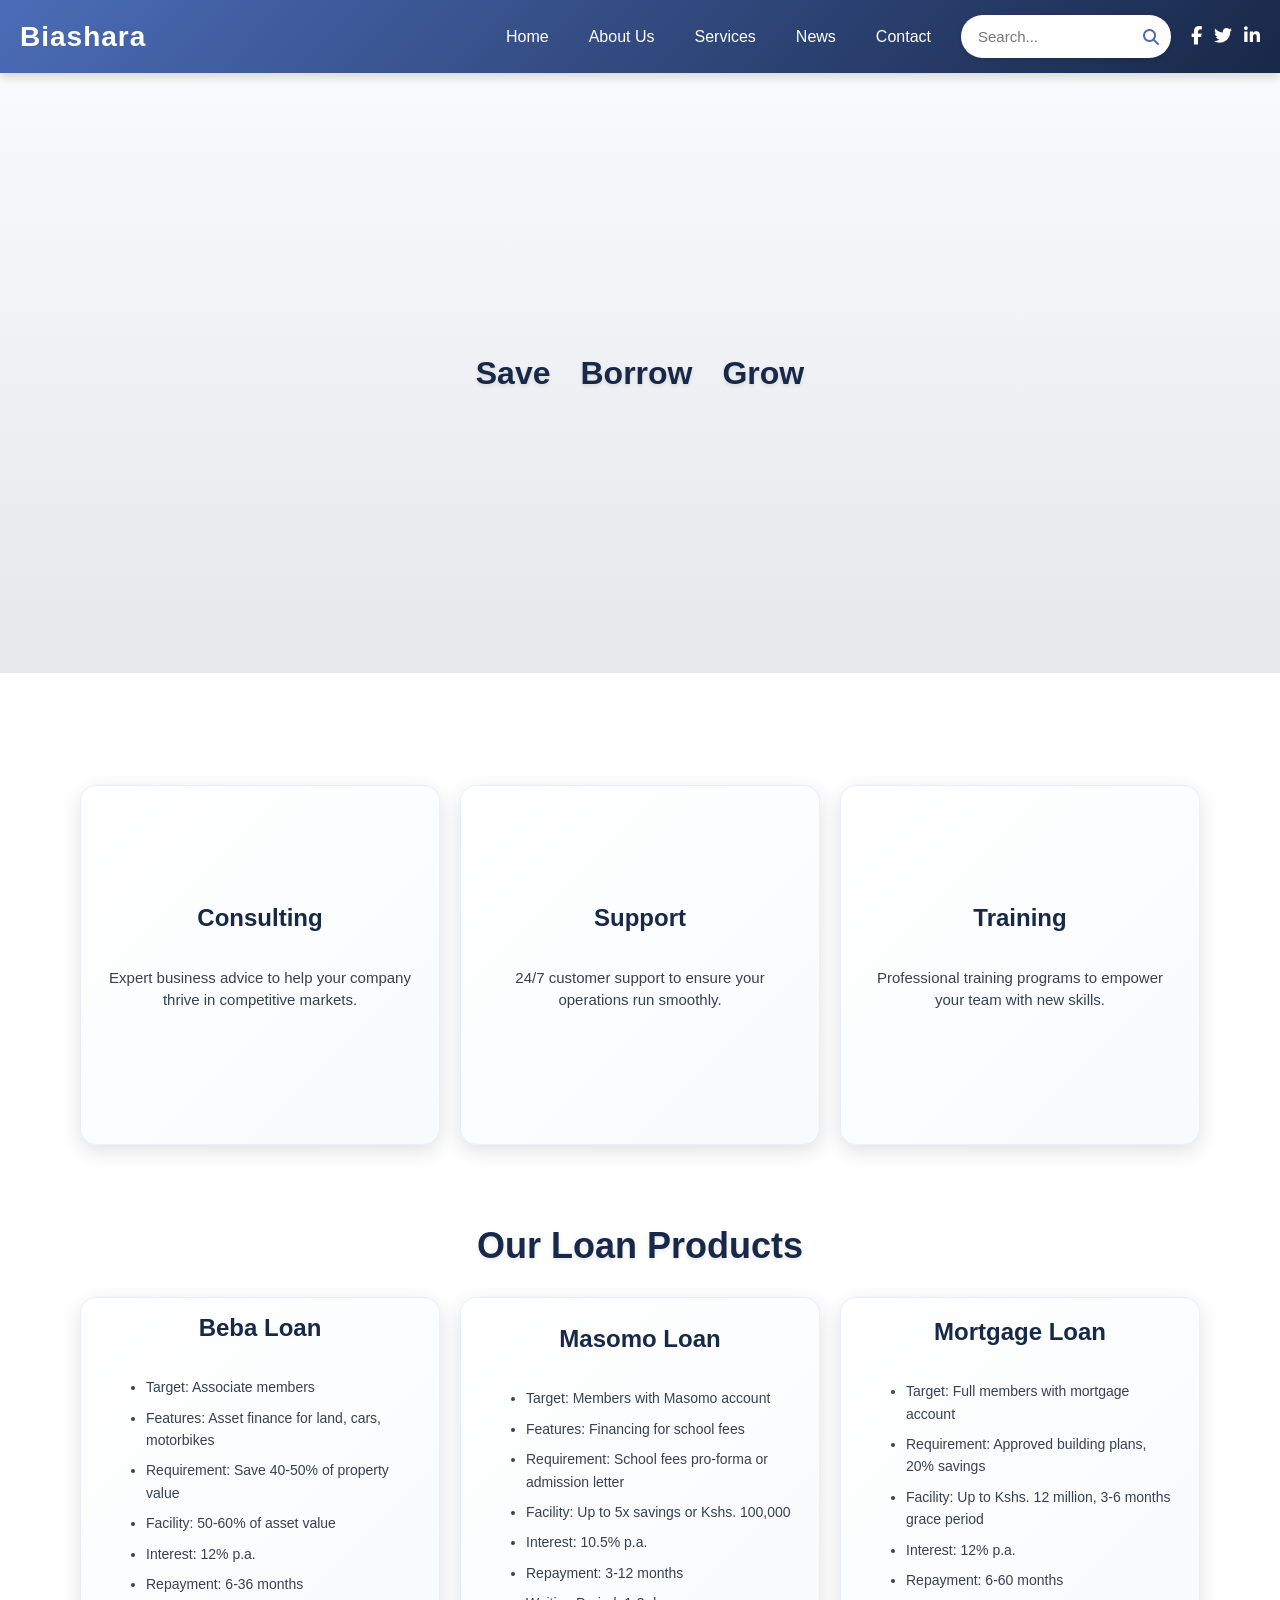
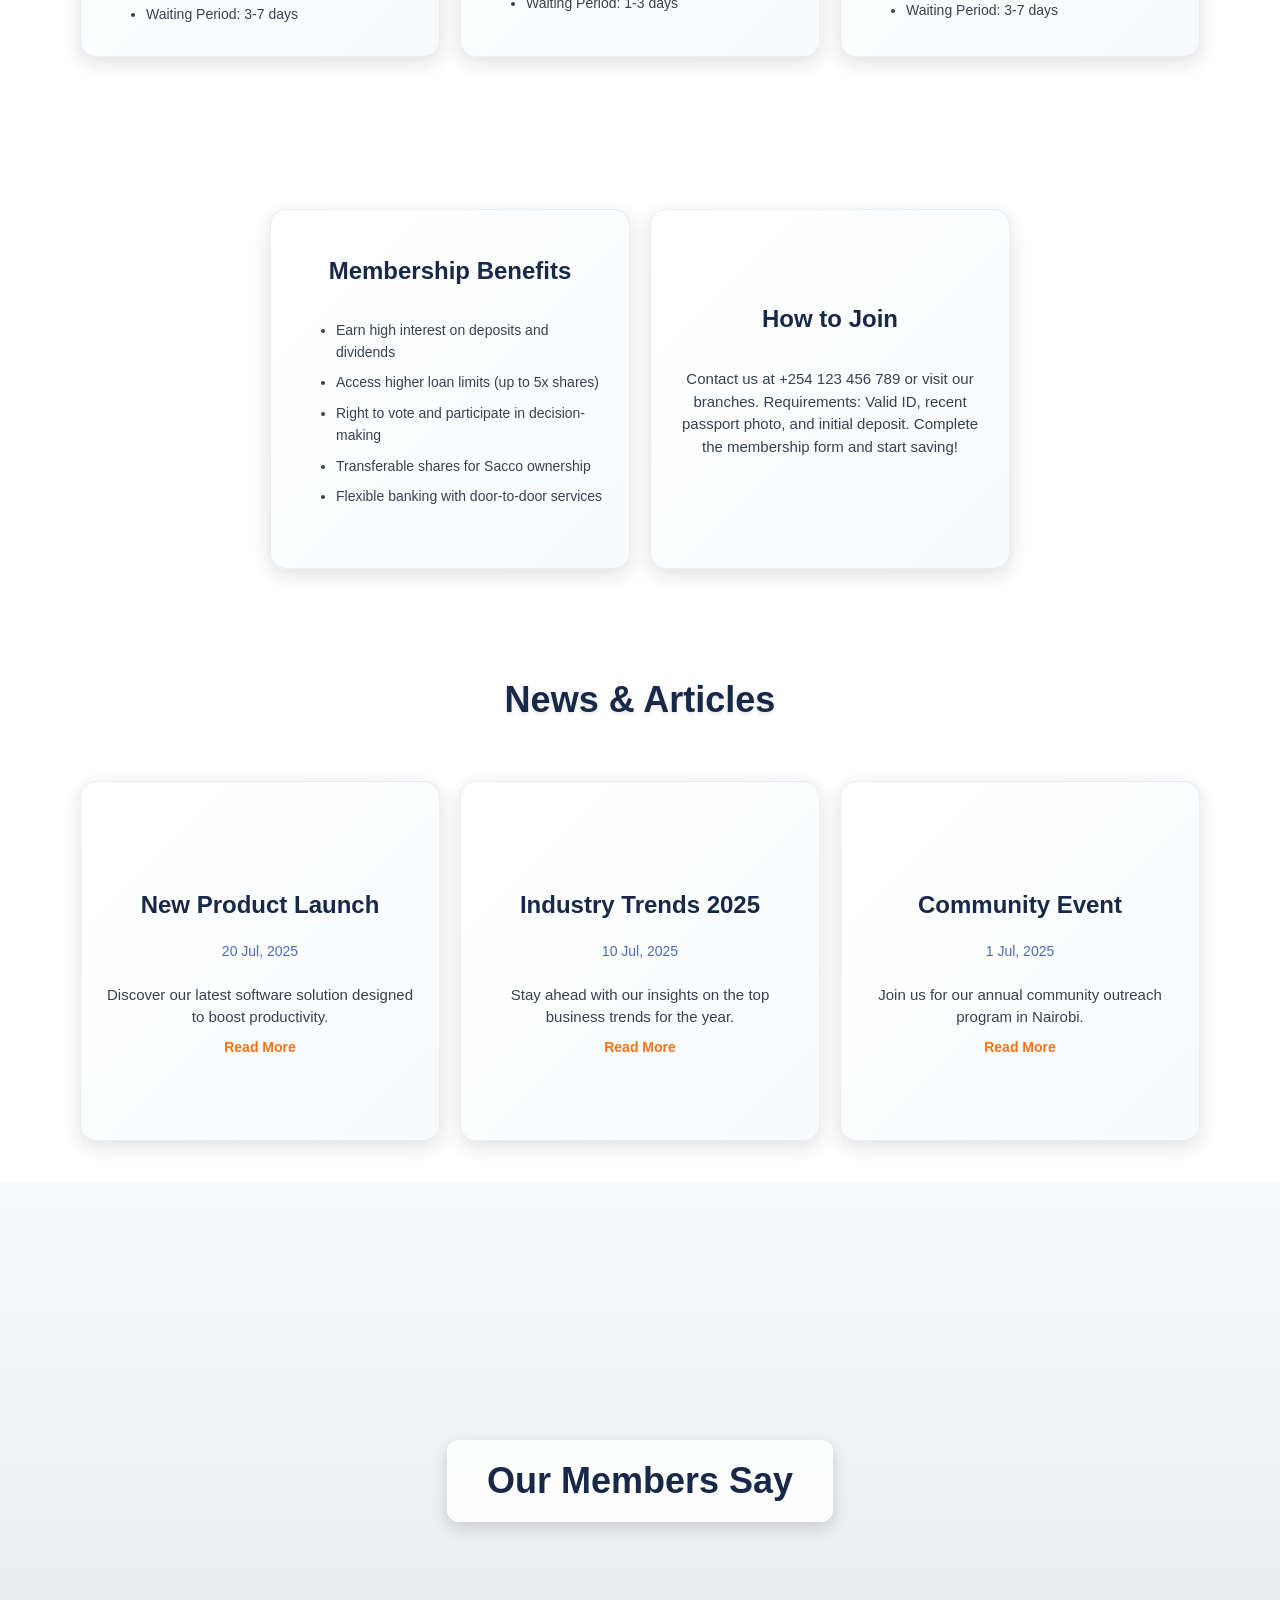
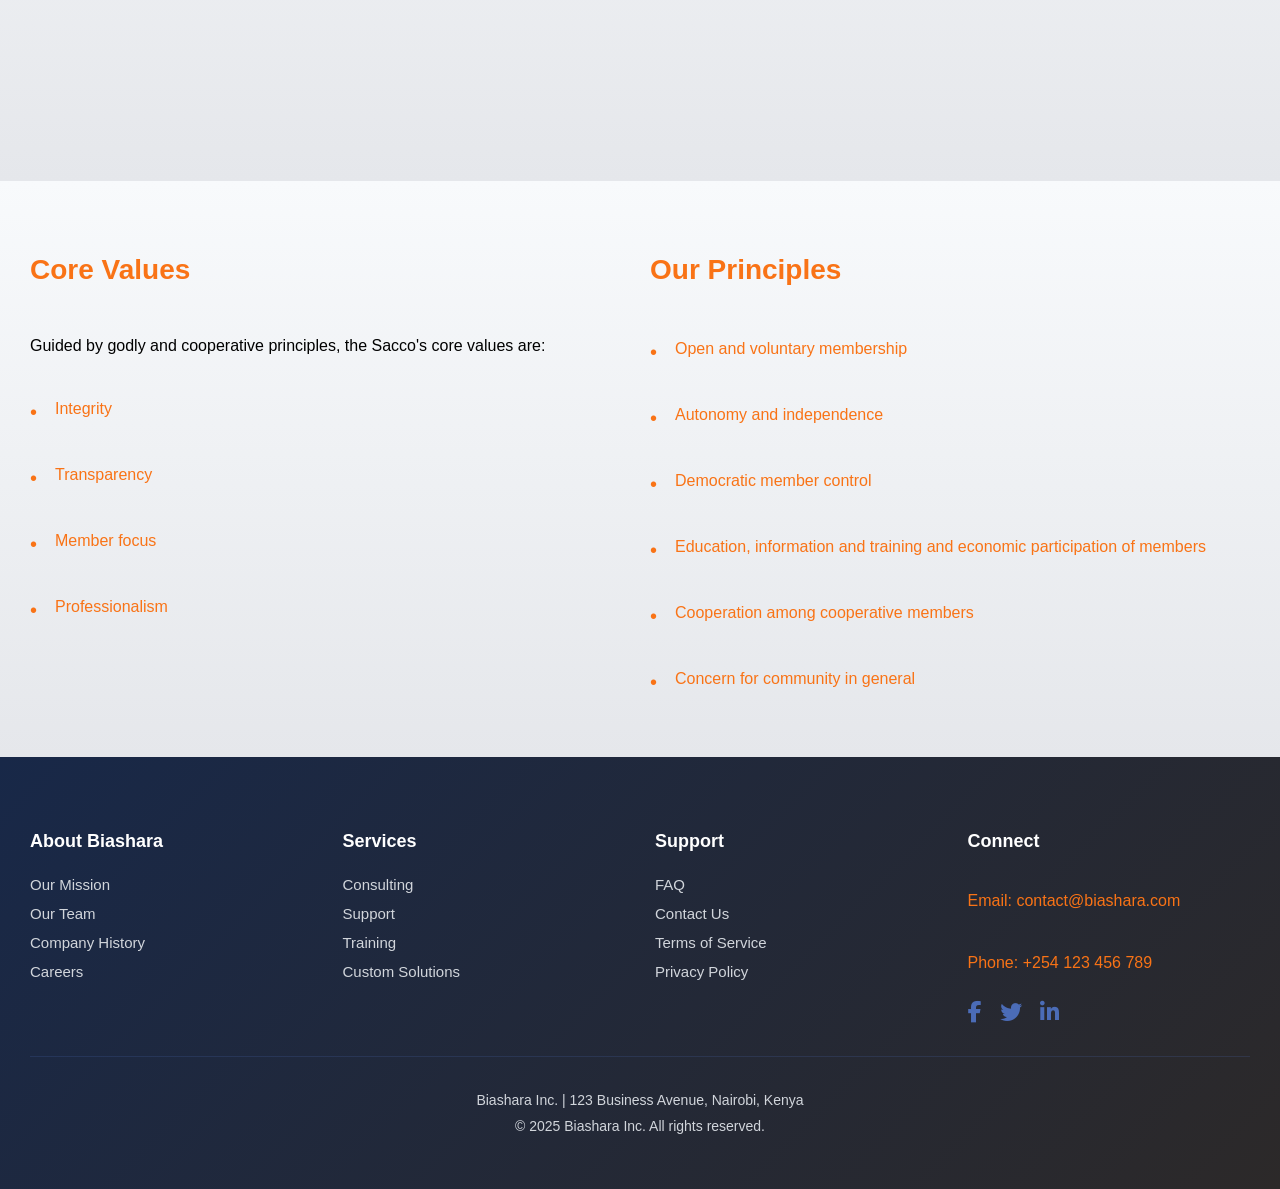
==== index.html @ d5c8452a "Update index.html" ====
<!DOCTYPE html>
<html lang="en">
<head>
    <meta charset="UTF-8">
    <meta name="viewport" content="width=device-width, initial-scale=1.0">
    <title>Biashara</title>
    <link rel="stylesheet" href="https://cdnjs.cloudflare.com/ajax/libs/font-awesome/6.4.0/css/all.min.css">
    <style>
        body {
            margin: 0;
            min-height: 100vh;
            background-color: #f9fafb;
            font-family: -apple-system, BlinkMacSystemFont, 'Segoe UI', Roboto, sans-serif;
            overflow-x: hidden;
        }

        .biashara {
            width: 100%;
            max-width: 100%;
            display: grid;
            grid-template-rows: min-content 600px min-content min-content min-content min-content 600px min-content min-content;
            box-sizing: border-box;
            overflow-x: hidden;
        }

        .biashara-nav {
            background: linear-gradient(135deg, #4b6cb7 0%, #182848 100%);
            display: flex;
            align-items: center;
            padding: 15px 20px;
            box-shadow: 0 4px 10px rgba(0, 0, 0, 0.15);
            position: sticky;
            top: 0;
            z-index: 1000;
            transition: transform 0.3s ease;
            width: 100%;
            box-sizing: border-box;
        }

        .biashara-nav.hidden {
            transform: translateY(-100%);
        }

        .head {
            font-size: 28px;
            font-weight: 800;
            color: #ffffff;
            margin-right: auto;
            letter-spacing: 1px;
        }

        .nav-content {
            display: flex;
            align-items: center;
            gap: 20px;
        }

        .links {
            display: flex;
            gap: 20px;
            align-items: center;
        }

        .links-child {
            color: #ffffff;
            font-size: 16px;
            text-decoration: none;
            padding: 10px;
            position: relative;
            transition: color 0.3s ease, transform 0.2s ease;
        }

        .links-child:hover {
            color: #f97316;
            transform: translateY(-2px);
        }

        .links-child:hover::after {
            content: '';
            position: absolute;
            width: 100%;
            height: 2px;
            background: #f97316;
            bottom: 0;
            left: 0;
        }

        .dropdown {
            position: relative;
        }

        .dropdown-toggle {
            cursor: pointer;
        }

        .dropdown-menu {
            display: none;
            position: absolute;
            top: 100%;
            left: 0;
            background: rgba(24, 40, 72, 0.95);
            min-width: 200px;
            box-shadow: 0 6px 15px rgba(0, 0, 0, 0.2);
            border-radius: 8px;
            z-index: 1000;
            padding: 10px 0;
            transform: scale(0.9);
            opacity: 0;
            transform-origin: top center;
            animation: jelly 0.4s ease forwards;
        }

        @keyframes jelly {
            0% { transform: scale(0.9, 0.9); opacity: 0; }
            50% { transform: scale(1.1, 0.9); opacity: 0.8; }
            100% { transform: scale(1, 1); opacity: 1; }
        }

        .dropdown-menu a {
            display: block;
            padding: 12px 20px;
            color: #ffffff;
            text-decoration: none;
            font-size: 15px;
            transition: background 0.2s ease, color 0.2s ease;
        }

        .dropdown-menu a:hover {
            background: #f97316;
            color: #ffffff;
        }

        .dropdown:hover .dropdown-menu {
            display: block;
        }

        .nav-toggle, .hamburger {
            display: none;
        }

        .search-bar {
            display: flex;
            align-items: center;
            background: #ffffff;
            border-radius: 25px;
            padding: 8px 12px;
            box-shadow: 0 2px 5px rgba(0, 0, 0, 0.1);
        }

        .search-bar input {
            border: none;
            outline: none;
            font-size: 15px;
            color: #182848;
            width: 160px;
            padding: 5px;
        }

        .search-bar i {
            color: #4b6cb7;
            cursor: pointer;
            transition: color 0.3s ease;
        }

        .search-bar i:hover {
            color: #f97316;
        }

        .search-results {
            display: none;
            position: absolute;
            top: 100%;
            right: 20px;
            background: #ffffff;
            min-width: 220px;
            box-shadow: 0 6px 15px rgba(0, 0, 0, 0.15);
            border-radius: 8px;
            z-index: 1000;
            padding: 12px;
            max-height: 320px;
            overflow-y: auto;
        }

        .search-results a {
            display: block;
            padding: 10px;
            color: #182848;
            text-decoration: none;
            font-size: 14px;
            transition: background 0.2s ease;
        }

        .search-results a:hover {
            background: #f97316;
            color: #ffffff;
            border-radius: 4px;
        }

        .social-nav-links {
            display: flex;
            gap: 12px;
        }

        .social-nav-links a {
            color: #ffffff;
            font-size: 18px;
            transition: color 0.3s ease, transform 0.2s ease;
        }

        .social-nav-links a:hover {
            color: #f97316;
            transform: translateY(-2px);
        }

        .biashara-intro {
            background: linear-gradient(180deg, #f8fafc 0%, #e5e7eb 100%);
            display: flex;
            justify-content: center;
            align-items: center;
            width: 100%;
            box-sizing: border-box;
        }

        .pop-words {
            display: flex;
            gap: 30px;
        }

        .word {
            font-size: 32px;
            font-weight: 800;
            color: #182848;
            opacity: 0;
            transform: scale(0.8);
            transition: opacity 0.6s ease, transform 0.6s ease;
            text-shadow: 0 2px 4px rgba(0, 0, 0, 0.1);
        }

        .word:nth-child(2) { transition-delay: 0.2s; }
        .word:nth-child(3) { transition-delay: 0.4s; }

        .biashara-intro.visible .word {
            opacity: 1;
            transform: scale(1);
        }

        .biashara-services, .biashara-loans, .biashara-membership {
            background-color: #ffffff;
            display: flex;
            flex-direction: column;
            gap: 30px;
            padding: 40px 20px;
            align-items: center;
            width: 100%;
            box-sizing: border-box;
        }

        .services-title, .loans-title, .membership-title {
            font-size: 36px;
            font-weight: 800;
            color: #182848;
            text-align: center;
            opacity: 0;
            transform: translateY(20px);
            transition: opacity 0.6s ease, transform 0.6s ease;
            text-shadow: 0 2px 4px rgba(0, 0, 0, 0.1);
            position: static;
            z-index: 10;
        }

        .biashara-services.visible .services-title,
        .biashara-loans.visible .loans-title,
        .biashara-membership.visible .membership-title {
            opacity: 1;
            transform: translateY(0);
            transition-delay: 0s;
        }

        .services-container, .loans-container, .membership-container {
            display: flex;
            flex-direction: row;
            flex-wrap: wrap;
            gap: 20px;
            justify-content: center;
            align-items: center;
            width: 100%;
            max-width: 1280px;
        }

        .services, .loan-item, .membership-item {
            width: 360px;
            height: 360px;
            background: linear-gradient(135deg, #ffffff 0%, #f8fafc 100%);
            border-radius: 16px;
            box-shadow: 0 6px 20px rgba(0, 0, 0, 0.12);
            opacity: 0;
            transform: scale(0.9);
            display: flex;
            flex-direction: column;
            align-items: center;
            justify-content: center;
            text-align: center;
            padding: 25px;
            transition: opacity 0.6s ease, transform 0.6s ease, box-shadow 0.3s ease;
            box-sizing: border-box;
            border: 1px solid rgba(75, 108, 183, 0.1);
        }

        .services:hover, .loan-item:hover, .membership-item:hover {
            transform: scale(1.02);
            box-shadow: 0 8px 25px rgba(0, 0, 0, 0.15);
        }

        .services.visible, .loan-item.visible, .membership-item.visible {
            opacity: 1;
            transform: scale(1);
        }

        .services:nth-child(1), .loan-item:nth-child(1), .membership-item:nth-child(1) { transition-delay: 0.3s; }
        .services:nth-child(2), .loan-item:nth-child(2), .membership-item:nth-child(2) { transition-delay: 0.5s; }
        .services:nth-child(3), .loan-item:nth-child(3), .membership-item:nth-child(3) { transition-delay: 0.7s; }

        .service-title, .loan-title, .membership-benefit-title {
            font-size: 24px;
            font-weight: 700;
            color: #182848;
            margin-bottom: 20px;
            opacity: 0;
            transform: translateY(20px);
            transition: opacity 0.6s ease, transform 0.6s ease;
        }

        .services.visible .service-title,
        .loan-item.visible .loan-title,
        .membership-item.visible .membership-benefit-title {
            opacity: 1;
            transform: translateY(0);
            transition-delay: 0.4s;
        }

        .service-description, .loan-description, .membership-description {
            font-size: 15px;
            color: #374151;
            opacity: 0;
            transform: translateY(20px);
            transition: opacity 0.6s ease, transform 0.6s ease;
            line-height: 1.5;
        }

        .services.visible .service-description,
        .loan-item.visible .loan-description,
        .membership-item.visible .membership-description {
            opacity: 1;
            transform: translateY(0);
            transition-delay: 0.5s;
        }

        .biashara-news {
            background-color: #ffffff;
            display: flex;
            flex-direction: column;
            gap: 30px;
            padding: 40px 20px;
            align-items: center;
            width: 100%;
            box-sizing: border-box;
        }

        .news-title {
            font-size: 36px;
            font-weight: 800;
            color: #182848;
            text-align: center;
            opacity: 0;
            transform: translateY(20px);
            transition: opacity 0.6s ease, transform 0.6s ease;
            text-shadow: 0 2px 4px rgba(0, 0, 0, 0.1);
            position: static;
            z-index: 10;
        }

        .biashara-news.visible .news-title {
            opacity: 1;
            transform: translateY(0);
            transition-delay: 0s;
        }

        .news-container {
            display: flex;
            flex-wrap: wrap;
            gap: 20px;
            justify-content: center;
            width: 100%;
            max-width: 1280px;
        }

        .news-item {
            width: 360px;
            height: 360px;
            background: linear-gradient(135deg, #ffffff 0%, #f8fafc 100%);
            border-radius: 16px;
            box-shadow: 0 6px 20px rgba(0, 0, 0, 0.12);
            opacity: 0;
            transform: scale(0.9);
            display: flex;
            flex-direction: column;
            align-items: center;
            justify-content: center;
            text-align: center;
            padding: 25px;
            transition: opacity 0.6s ease, transform 0.6s ease, box-shadow 0.3s ease;
            box-sizing: border-box;
            border: 1px solid rgba(75, 108, 183, 0.1);
        }

        .news-item:hover {
            transform: scale(1.02);
            box-shadow: 0 8px 25px rgba(0, 0, 0, 0.15);
        }

        .news-item.visible {
            opacity: 1;
            transform: scale(1);
        }

        .news-item:nth-child(1) { transition-delay: 0.3s; }
        .news-item:nth-child(2) { transition-delay: 0.5s; }
        .news-item:nth-child(3) { transition-delay: 0.7s; }

        .news-item-title {
            font-size: 24px;
            font-weight: 700;
            color: #182848;
            margin-bottom: 10px;
            opacity: 0;
            transform: translateY(20px);
            transition: opacity 0.6s ease, transform 0.6s ease;
        }

        .news-item.visible .news-item-title {
            opacity: 1;
            transform: translateY(0);
            transition-delay: 0.4s;
        }

        .news-date {
            font-size: 14px;
            color: #4b6cb7;
            margin-bottom: 10px;
            opacity: 0;
            transform: translateY(20px);
            transition: opacity 0.6s ease, transform 0.6s ease;
        }

        .news-item.visible .news-date {
            opacity: 1;
            transform: translateY(0);
            transition-delay: 0.5s;
        }

        .news-description {
            font-size: 15px;
            color: #374151;
            opacity: 0;
            transform: translateY(20px);
            transition: opacity 0.6s ease, transform 0.6s ease;
            line-height: 1.5;
            margin-bottom: 10px;
        }

        .news-item.visible .news-description {
            opacity: 1;
            transform: translateY(0);
            transition-delay: 0.6s;
        }

        .news-item a {
            color: #f97316;
            text-decoration: none;
            font-weight: 600;
            font-size: 14px;
            opacity: 0;
            transform: translateY(20px);
            transition: opacity 0.6s ease, transform 0.6s ease, color 0.3s ease;
        }

        .news-item.visible a {
            opacity: 1;
            transform: translateY(0);
            transition-delay: 0.7s;
        }

        .news-item a:hover {
            color: #e55e0d;
        }

        .biashara-comments {
            background: linear-gradient(180deg, #f8fafc 0%, #e5e7eb 100%);
            position: relative;
            padding: 40px;
            width: 100%;
            box-sizing: border-box;
            overflow: hidden;
            min-height: 600px;
            display: flex;
            justify-content: center;
            align-items: center;
        }

        .comments-title {
            font-size: 36px;
            font-weight: 800;
            color: #182848;
            text-align: center;
            background: rgba(255, 255, 255, 0.9);
            padding: 20px 40px;
            border-radius: 12px;
            box-shadow: 0 6px 15px rgba(0, 0, 0, 0.15);
            z-index: 10;
            opacity: 0;
            transform: scale(0.8);
            transition: opacity 0.6s ease, transform 0.6s ease;
            position: static;
        }

        .biashara-comments.visible .comments-title {
            opacity: 1;
            transform: scale(1);
            transition-delay: 0s;
        }

        .comment {
            position: absolute;
            background: #ffffff;
            padding: 15px;
            width: 260px;
            height: 90px;
            border-radius: 12px;
            box-shadow: 0 6px 15px rgba(0, 0, 0, 0.12);
            display: flex;
            align-items: flex-start;
            gap: 10px;
            opacity: 0;
            transition: opacity 0.6s ease, transform 0.3s ease, filter 0.3s ease;
            box-sizing: border-box;
            border: 1px solid rgba(75, 108, 183, 0.1);
        }

        .comment.under-title {
            filter: blur(2px);
        }

        .comment:hover {
            transform: translateY(-5px);
            filter: none;
        }

        .comment.visible {
            opacity: 1;
        }

        .comment:nth-child(2) { transition-delay: 0.3s; }
        .comment:nth-child(3) { transition-delay: 0.4s; }
        .comment:nth-child(4) { transition-delay: 0.5s; }
        .comment:nth-child(5) { transition-delay: 0.6s; }
        .comment:nth-child(6) { transition-delay: 0.7s; }
        .comment:nth-child(7) { transition-delay: 0.8s; }
        .comment:nth-child(8) { transition-delay: 0.9s; }
        .comment:nth-child(9) { transition-delay: 1.0s; }
        .comment:nth-child(10) { transition-delay: 1.1s; }
        .comment:nth-child(11) { transition-delay: 1.2s; }

        .comment-profile-pic {
            width: 40px;
            height: 40px;
            border-radius: 50%;
            background: linear-gradient(135deg, #4b6cb7 0%, #182848 100%);
            display: flex;
            align-items: center;
            justify-content: center;
            color: #ffffff;
            font-weight: bold;
            font-size: 16px;
        }

        .comment-content {
            flex: 1;
        }

        .comment-name {
            font-weight: 600;
            color: #182848;
            margin-bottom: 6px;
            font-size: 14px;
        }

        .comment-text {
            font-size: 12px;
            color: #374151;
            line-height: 1.3;
        }

        .biashara-career {
            background: linear-gradient(180deg, #f8fafc 0%, #e5e7eb 100%);
            width: 100%;
            box-sizing: border-box;
        }

        .biashara-principles {
            background: linear-gradient(180deg, #f8fafc 0%, #e5e7eb 100%);
            padding: 50px 30px;
            width: 100%;
            box-sizing: border-box;
            text-align: left;
            max-width: 1280px;
            margin: 0 auto;
        }

        .principles-content {
            display: flex;
            flex-direction: row;
            gap: 20px;
            width: 100%;
        }

        .principles-column {
            flex: 1;
            display: flex;
            flex-direction: column;
            gap: 15px;
            min-width: 0;
        }

        .principles-title {
            font-size: 28px;
            font-weight: 700;
            color: #f97316;
            margin-bottom: 20px;
        }

        .principles-list {
            display: flex;
            flex-direction: column;
            gap: 10px;
        }

        .principle-item {
            font-size: 16px;
            color: #f97316;
            line-height: 1.5;
            position: relative;
            padding-left: 25px;
        }

        .principle-item::before {
            content: '•';
            position: absolute;
            left: 0;
            color: #f97316;
            font-size: 20px;
            line-height: 1.5;
        }

        .biashara-footer {
            background: linear-gradient(135deg, #182848 0%, #2c2929 100%);
            padding: 50px 30px;
            color: #f97316;
            width: 100%;
            box-sizing: border-box;
        }

        .footer-content {
            max-width: 1280px;
            margin: 0 auto;
            display: grid;
            grid-template-columns: repeat(4, 1fr);
            gap: 30px;
            padding-bottom: 30px;
            box-sizing: border-box;
        }

        .footer-column {
            display: flex;
            flex-direction: column;
            gap: 12px;
        }

        .footer-column h4 {
            font-size: 18px;
            font-weight: 700;
            margin-bottom: 12px;
            color: #ffffff;
        }

        .footer-column a {
            color: #d1d5db;
            text-decoration: none;
            font-size: 15px;
            transition: color 0.3s ease;
        }

        .footer-column a:hover {
            color: #f97316;
        }

        .social-links {
            display: flex;
            gap: 18px;
        }

        .social-links a {
            font-size: 22px;
            color: #4b6cb7;
            transition: color 0.3s ease, transform 0.2s ease;
        }

        .social-links a:hover {
            color: #f97316;
            transform: translateY(-2px);
        }

        .footer-bottom {
            text-align: center;
            padding-top: 30px;
            border-top: 1px solid rgba(75, 108, 183, 0.2);
            display: flex;
            flex-direction: column;
            align-items: center;
            justify-content: center;
        }

        .footer-bottom p {
            font-size: 14px;
            color: #d1d5db;
            margin: 5px 0;
            width: 100%;
            text-align: center;
        }

        .loan-details, .membership-details {
            font-size: 14px;
            color: #374151;
            line-height: 1.6;
            text-align: left;
        }

        .loan-details li, .membership-details li {
            margin-bottom: 8px;
        }

        @media (max-width: 1024px) {
            .biashara {
                grid-template-rows: min-content 600px min-content min-content min-content min-content 600px min-content min-content;
            }

            .biashara-nav {
                padding: 12px 15px;
            }

            .head {
                font-size: 24px;
            }

            .nav-content {
                gap: 15px;
            }

            .links {
                gap: 15px;
            }

            .links-child {
                font-size: 15px;
                padding: 8px;
            }

            .search-bar input {
                width: 120px;
                font-size: 14px;
            }

            .biashara-services, .biashara-loans, .biashara-membership, .biashara-news {
                padding: 60px 15px 30px;
                min-height: 100px;
            }

            .services, .loan-item, .membership-item, .news-item {
                width: 320px;
                height: 320px;
            }

            .service-title, .loan-title, .membership-benefit-title, .news-item-title {
                font-size: 22px;
            }

            .service-description, .loan-description, .membership-description, .news-description {
                font-size: 14px;
            }

            .comment {
                width: 260px;
                height: 90px;
            }

            .comment-text {
                font-size: 12px;
            }

            .principles-content {
                flex-direction: column;
                gap: 20px;
            }

            .footer-content {
                grid-template-columns: repeat(2, 1fr);
            }
        }

        @media (max-width: 768px) {
            .hamburger {
                display: flex;
                flex-direction: column;
                justify-content: space-between;
                width: 28px;
                height: 20px;
                cursor: pointer;
                margin-left: 10px;
            }

            .hamburger span {
                background: #ffffff;
                height: 3px;
                border-radius: 2px;
                transition: all 0.3s ease;
            }

            .nav-toggle:checked + .hamburger span:nth-child(1) {
                transform: rotate(45deg) translate(5px, 5px);
            }

            .nav-toggle:checked + .hamburger span:nth-child(2) {
                opacity: 0;
            }

            .nav-toggle:checked + .hamburger span:nth-child(3) {
                transform: rotate(-45deg) translate(7px, -7px);
            }

            .nav-content {
                display: none;
                flex-direction: column;
                position: absolute;
                top: 80px;
                left: 0;
                width: 100%;
                background: #182848;
                padding: 15px;
                box-shadow: 0 4px 12px rgba(0, 0, 0, 0.15);
                align-items: flex-start;
                box-sizing: border-box;
            }

            .nav-toggle:checked ~ .nav-content {
                display: flex;
            }

            .links {
                flex-direction: column;
                width: 100%;
                align-items: flex-start;
                gap: 10px;
            }

            .links-child {
                padding: 12px;
                font-size: 15px;
                color: #ffffff;
            }

            .dropdown-menu {
                position: static;
                background: rgba(24, 40, 72, 0.95);
                box-shadow: none;
                transform: none;
                opacity: 1;
                display: none;
                border-radius: 0;
                animation: none;
            }

            .dropdown.active .dropdown-menu {
                display: block;
            }

            .search-bar {
                margin-left: 10px;
                padding: 6px 10px;
            }

            .search-bar input {
                width: 100px;
                font-size: 14px;
            }

            .social-nav-links {
                margin-top: 10px;
                gap: 10px;
            }

            .social-nav-links a {
                font-size: 16px;
            }

            .biashara-services, .biashara-loans, .biashara-membership, .biashara-news {
                padding: 60px 10px 20px;
                min-height: 100px;
            }

            .services, .loan-item, .membership-item, .news-item {
                width: 300px;
                height: 300px;
                margin: 0 auto;
            }

            .news-container, .loans-container, .membership-container {
                display: grid;
                grid-template-columns: 1fr;
                gap: 20px;
                justify-items: center;
            }

            .comment {
                width: 260px;
                height: 90px;
            }

            .comment-text {
                font-size: 12px;
            }

            .footer-content {
                grid-template-columns: repeat(2, 1fr);
                gap: 20px;
            }
        }

        @media (max-width: 500px) {
            .biashara {
                grid-template-rows: min-content 600px min-content min-content min-content min-content 600px min-content min-content;
            }

            .biashara-nav {
                padding: 10px 12px;
            }

            .head {
                font-size: 20px;
            }

            .hamburger {
                width: 24px;
                height: 18px;
            }

            .hamburger span {
                height: 2px;
            }

            .nav-content {
                top: 70px;
                padding: 12px;
            }

            .links-child {
                font-size: 14px;
                padding: 10px;
            }

            .search-bar {
                padding: 5px 8px;
            }

            .search-bar input {
                width: 80px;
                font-size: 13px;
            }

            .social-nav-links a {
                font-size: 14px;
            }

            .biashara-services, .biashara-loans, .biashara-membership, .biashara-news {
                padding: 60px 10px 20px;
                min-height: 100px;
            }

            .services, .loan-item, .membership-item, .news-item {
                width: 280px;
                height: 280px;
                margin: 0 auto;
            }

            .services-title, .loans-title, .membership-title, .news-title {
                font-size: 28px;
            }

            .service-title, .loan-title, .membership-benefit-title, .news-item-title {
                font-size: 20px;
            }

            .service-description, .loan-description, .membership-description, .news-description {
                font-size: 13px;
            }

            .comment {
                width: 220px;
                height: 80px;
            }

            .comment-profile-pic {
                width: 32px;
                height: 32px;
                font-size: 14px;
            }

            .comment-name {
                font-size: 13px;
            }

            .comment-text {
                font-size: 11px;
            }

            .footer-content {
                grid-template-columns: repeat(2, 1fr);
                gap: 15px;
            }

            .news-container, .loans-container, .membership-container {
                display: grid;
                grid-template-columns: 1fr;
                gap: 15px;
                justify-items: center;
            }
        }
    </style>
</head>
<body>
    <div class="biashara">
        <div class="biashara-nav">
            <div class="head">Biashara</div>
            <input type="checkbox" id="nav-toggle" class="nav-toggle">
            <label for="nav-toggle" class="hamburger">
                <span></span>
                <span></span>
                <span></span>
            </label>
            <div class="nav-content">
                <div class="links">
                    <a class="links-child" href="index.html" data-search="Home">Home</a>
                    <a class="links-child" href="about.html" data-search="Home">About Us</a>
                    <a class="links-child" href="services.html" data-search="Home">Services</a>
                    <a class="links-child" href="news.html" data-search="Contact">News</a>
                    <a class="links-child" href="#contact" data-search="Contact">Contact</a>
                </div>
                <div class="search-bar">
                    <input type="text" placeholder="Search..." id="search-input">
                    <i class="fas fa-search"></i>
                </div>
                <div class="search-results" id="search-results"></div>
                <div class="social-nav-links">
                    <a href="https://facebook.com/biashara" target="_blank"><i class="fab fa-facebook-f"></i></a>
                    <a href="https://twitter.com/biashara" target="_blank"><i class="fab fa-twitter"></i></a>
                    <a href="https://linkedin.com/company/biashara" target="_blank"><i class="fab fa-linkedin-in"></i></a>
                </div>
            </div>
        </div>
        <div class="biashara-intro">
            <div class="pop-words">
                <span class="word">Save</span>
                <span class="word">Borrow</span>
                <span class="word">Grow</span>
            </div>
        </div>
        <div class="biashara-services">
            <div class="services-title">Services We Offer</div>
            <div class="services-container">
                <div class="services" data-search="Consulting">
                    <div class="service-title">Consulting</div>
                    <p class="service-description">Expert business advice to help your company thrive in competitive markets.</p>
                </div>
                <div class="services" data-search="Support">
                    <div class="service-title">Support</div>
                    <p class="service-description">24/7 customer support to ensure your operations run smoothly.</p>
                </div>
                <div class="services" data-search="Training">
                    <div class="service-title">Training</div>
                    <p class="service-description">Professional training programs to empower your team with new skills.</p>
                </div>
            </div>
        </div>
        <div class="biashara-loans">
            <div class="loans-title">Our Loan Products</div>
            <div class="loans-container">
                <div class="loan-item">
                    <div class="loan-title">Beba Loan</div>
                    <div class="loan-description">
                        <ul class="loan-details">
                            <li>Target: Associate members</li>
                            <li>Features: Asset finance for land, cars, motorbikes</li>
                            <li>Requirement: Save 40-50% of property value</li>
                            <li>Facility: 50-60% of asset value</li>
                            <li>Interest: 12% p.a.</li>
                            <li>Repayment: 6-36 months</li>
                            <li>Waiting Period: 3-7 days</li>
                        </ul>
                    </div>
                </div>
                <div class="loan-item">
                    <div class="loan-title">Masomo Loan</div>
                    <div class="loan-description">
                        <ul class="loan-details">
                            <li>Target: Members with Masomo account</li>
                            <li>Features: Financing for school fees</li>
                            <li>Requirement: School fees pro-forma or admission letter</li>
                            <li>Facility: Up to 5x savings or Kshs. 100,000</li>
                            <li>Interest: 10.5% p.a.</li>
                            <li>Repayment: 3-12 months</li>
                            <li>Waiting Period: 1-3 days</li>
                        </ul>
                    </div>
                </div>
                <div class="loan-item">
                    <div class="loan-title">Mortgage Loan</div>
                    <div class="loan-description">
                        <ul class="loan-details">
                            <li>Target: Full members with mortgage account</li>
                            <li>Requirement: Approved building plans, 20% savings</li>
                            <li>Facility: Up to Kshs. 12 million, 3-6 months grace period</li>
                            <li>Interest: 12% p.a.</li>
                            <li>Repayment: 6-60 months</li>
                            <li>Waiting Period: 3-7 days</li>
                        </ul>
                    </div>
                </div>
            </div>
        </div>
        <div class="biashara-membership">
            <div class="membership-title">Become a Member</div>
            <div class="membership-container">
                <div class="membership-item">
                    <div class="membership-benefit-title">Membership Benefits</div>
                    <div class="membership-description">
                        <ul class="membership-details">
                            <li>Earn high interest on deposits and dividends</li>
                            <li>Access higher loan limits (up to 5x shares)</li>
                            <li>Right to vote and participate in decision-making</li>
                            <li>Transferable shares for Sacco ownership</li>
                            <li>Flexible banking with door-to-door services</li>
                        </ul>
                    </div>
                </div>
                <div class="membership-item">
                    <div class="membership-benefit-title">How to Join</div>
                    <div class="membership-description">
                        <p>Contact us at +254 123 456 789 or visit our branches. Requirements: Valid ID, recent passport photo, and initial deposit. Complete the membership form and start saving!</p>
                    </div>
                </div>
            </div>
        </div>
        <div class="biashara-news">
            <h2 class="news-title">News & Articles</h2>
            <div class="news-container">
                <div class="news-item">
                    <h3 class="news-item-title">New Product Launch</h3>
                    <p class="news-date">20 Jul, 2025</p>
                    <p class="news-description">Discover our latest software solution designed to boost productivity.</p>
                    <a href="#news-product">Read More</a>
                </div>
                <div class="news-item">
                    <h3 class="news-item-title">Industry Trends 2025</h3>
                    <p class="news-date">10 Jul, 2025</p>
                    <p class="news-description">Stay ahead with our insights on the top business trends for the year.</p>
                    <a href="#news-trends">Read More</a>
                </div>
                <div class="news-item">
                    <h3 class="news-item-title">Community Event</h3>
                    <p class="news-date">1 Jul, 2025</p>
                    <p class="news-description">Join us for our annual community outreach program in Nairobi.</p>
                    <a href="#news-event">Read More</a>
                </div>
            </div>
        </div>
        <div class="biashara-comments">
            <div class="comments-title">Our Members Say</div>
            <div class="comment">
                <div class="comment-profile-pic">JM</div>
                <div class="comment-content">
                    <div class="comment-name">Jane M.</div>
                    <div class="comment-text">Great service! Boosted my sales.</div>
                </div>
            </div>
            <div class="comment">
                <div class="comment-profile-pic">PK</div>
                <div class="comment-content">
                    <div class="comment-name">Peter K.</div>
                    <div class="comment-text">Amazing support team!</div>
                </div>
            </div>
            <div class="comment">
                <div class="comment-profile-pic">AN</div>
                <div class="comment-content">
                    <div class="comment-name">Aisha N.</div>
                    <div class="comment-text">Loved the training program.</div>
                </div>
            </div>
            <div class="comment">
                <div class="comment-profile-pic">DO</div>
                <div class="comment-content">
                    <div class="comment-name">David O.</div>
                    <div class="comment-text">Top-notch products!</div>
                </div>
            </div>
            <div class="comment">
                <div class="comment-profile-pic">MW</div>
                <div class="comment-content">
                    <div class="comment-name">Mary W.</div>
                    <div class="comment-text">Highly recommend!</div>
                </div>
            </div>
            <div class="comment">
                <div class="comment-profile-pic">JT</div>
                <div class="comment-content">
                    <div class="comment-name">John T.</div>
                    <div class="comment-text">Transformed my business.</div>
                </div>
            </div>
            <div class="comment">
                <div class="comment-profile-pic">SL</div>
                <div class="comment-content">
                    <div class="comment-name">Sarah L.</div>
                    <div class="comment-text">Excellent consulting!</div>
                </div>
            </div>
            <div class="comment">
                <div class="comment-profile-pic">MR</div>
                <div class="comment-content">
                    <div class="comment-name">Michael R.</div>
                    <div class="comment-text">Reliable solutions.</div>
                </div>
            </div>
            <div class="comment">
                <div class="comment-profile-pic">FS</div>
                <div class="comment-content">
                    <div class="comment-name">Fatima S.</div>
                    <div class="comment-text">Great experience!</div>
                </div>
            </div>
            <div class="comment">
                <div class="comment-profile-pic">JP</div>
                <div class="comment-content">
                    <div class="comment-name">James P.</div>
                    <div class="comment-text">Superb customer care!</div>
                </div>
            </div>
        </div>
        <div class="biashara-career"></div>
        <div class="biashara-principles">
            <div class="principles-content">
                <div class="principles-column">
                    <h2 class="principles-title">Core Values</h2>
                    <div class="principles-list">
                        <p>Guided by godly and cooperative principles, the Sacco's core values are:</p>
                        <p class="principle-item">Integrity</p>
                        <p class="principle-item">Transparency</p>
                        <p class="principle-item">Member focus</p>
                        <p class="principle-item">Professionalism</p>
                    </div>
                </div>
                <div class="principles-column">
                    <h2 class="principles-title">Our Principles</h2>
                    <div class="principles-list">
                        <p class="principle-item">Open and voluntary membership</p>
                        <p class="principle-item">Autonomy and independence</p>
                        <p class="principle-item">Democratic member control</p>
                        <p class="principle-item">Education, information and training and economic participation of members</p>
                        <p class="principle-item">Cooperation among cooperative members</p>
                        <p class="principle-item">Concern for community in general</p>
                    </div>
                </div>
            </div>
        </div>
        <div class="biashara-footer">
            <div class="footer-content">
                <div class="footer-column">
                    <h4>About Biashara</h4>
                    <a href="#about-mission" data-search="Mission">Our Mission</a>
                    <a href="#about-team" data-search="Our Team">Our Team</a>
                    <a href="#about-history" data-search="History">Company History</a>
                    <a href="#careers" data-search="Careers">Careers</a>
                </div>
                <div class="footer-column">
                    <h4>Services</h4>
                    <a href="#services-consulting" data-search="Consulting">Consulting</a>
                    <a href="#services-support" data-search="Support">Support</a>
                    <a href="#services-training" data-search="Training">Training</a>
                    <a href="#services-custom" data-search="Custom Solutions">Custom Solutions</a>
                </div>
                <div class="footer-column">
                    <h4>Support</h4>
                    <a href="#faq" data-search="FAQ">FAQ</a>
                    <a href="#contact" data-search="Contact">Contact Us</a>
                    <a href="#terms" data-search="Terms of Service">Terms of Service</a>
                    <a href="#privacy" data-search="Privacy Policy">Privacy Policy</a>
                </div>
                <div class="footer-column">
                    <h4>Connect</h4>
                    <p>Email: contact@biashara.com</p>
                    <p>Phone: +254 123 456 789</p>
                    <div class="social-links">
                        <a href="https://facebook.com/biashara" target="_blank"><i class="fab fa-facebook-f"></i></a>
                        <a href="https://twitter.com/biashara" target="_blank"><i class="fab fa-twitter"></i></a>
                        <a href="https://linkedin.com/company/biashara" target="_blank"><i class="fab fa-linkedin-in"></i></a>
                    </div>
                </div>
            </div>
            <div class="footer-bottom">
                <p>Biashara Inc. | 123 Business Avenue, Nairobi, Kenya</p>
                <p>© 2025 Biashara Inc. All rights reserved.</p>
            </div>
        </div>
    </div>
    <script>
        document.addEventListener('DOMContentLoaded', () => {
            const dropdownToggles = document.querySelectorAll('.dropdown-toggle');
            const nav = document.querySelector('.biashara-nav');
            const navToggle = document.getElementById('nav-toggle');
            const services = document.querySelectorAll('.services');
            const loans = document.querySelectorAll('.loan-item');
            const membershipItems = document.querySelectorAll('.membership-item');
            const comments = document.querySelectorAll('.comment');
            const newsItems = document.querySelectorAll('.news-item');
            const intro = document.querySelector('.biashara-intro');
            const servicesSection = document.querySelector('.biashara-services');
            const loansSection = document.querySelector('.biashara-loans');
            const membershipSection = document.querySelector('.biashara-membership');
            const newsSection = document.querySelector('.biashara-news');
            const commentsSection = document.querySelector('.biashara-comments');
            const servicesTitle = document.querySelector('.services-title');
            const loansTitle = document.querySelector('.loans-title');
            const membershipTitle = document.querySelector('.membership-title');
            const newsTitle = document.querySelector('.news-title');
            const commentsTitle = document.querySelector('.comments-title');
            const searchInput = document.getElementById('search-input');
            const searchResults = document.getElementById('search-results');
            let lastScroll = 0;

            const searchableItems = [
                { name: 'Home', href: '#home' },
                { name: 'Our Team', href: '#about-team' },
                { name: 'Mission', href: '#about-mission' },
                { name: 'History', href: '#about-history' },
                { name: 'Consulting', href: '#services-consulting' },
                { name: 'Support', href: '#services-support' },
                { name: 'Training', href: '#services-training' },
                { name: 'Software', href: '#products-software' },
                { name: 'Hardware', href: '#products-hardware' },
                { name: 'Solutions', href: '#products-solutions' },
                { name: 'Contact', href: '#contact' },
                { name: 'Careers', href: '#careers' },
                { name: 'Custom Solutions', href: '#services-custom' },
                { name: 'FAQ', href: '#faq' },
                { name: 'Terms of Service', href: '#terms' },
                { name: 'Privacy Policy', href: '#privacy' }
            ];

            dropdownToggles.forEach(toggle => {
                toggle.addEventListener('click', (e) => {
                    if (window.innerWidth <= 768) {
                        e.preventDefault();
                        const dropdown = toggle.closest('.dropdown');
                        dropdown.classList.toggle('active');
                    }
                });
            });

            window.addEventListener('scroll', () => {
                const currentScroll = window.pageYOffset;
                if (currentScroll > lastScroll) {
                    nav.classList.add('hidden');
                } else {
                    nav.classList.remove('hidden');
                }
                lastScroll = currentScroll <= 0 ? 0 : currentScroll;
            });

            document.addEventListener('click', (e) => {
                if (window.innerWidth <= 768 && navToggle.checked && !nav.contains(e.target)) {
                    navToggle.checked = false;
                }
                if (!searchInput.contains(e.target) && !searchResults.contains(e.target)) {
                    searchResults.style.display = 'none';
                }
            });

            const titleObserver = new IntersectionObserver((entries) => {
                entries.forEach(entry => {
                    if (entry.isIntersecting) {
                        entry.target.classList.add('visible');
                    } else {
                        entry.target.classList.remove('visible');
                    }
                });
            }, { threshold: 0.3 });

            const contentObserver = new IntersectionObserver((entries) => {
                entries.forEach(entry => {
                    if (entry.isIntersecting) {
                        entry.target.classList.add('visible');
                    } else {
                        entry.target.classList.remove('visible');
                    }
                });
            }, { threshold: 0.5 });

            titleObserver.observe(servicesTitle);
            titleObserver.observe(loansTitle);
            titleObserver.observe(membershipTitle);
            titleObserver.observe(newsTitle);
            titleObserver.observe(commentsTitle);
            contentObserver.observe(intro);
            contentObserver.observe(servicesSection);
            contentObserver.observe(loansSection);
            contentObserver.observe(membershipSection);
            contentObserver.observe(newsSection);
            contentObserver.observe(commentsSection);
            services.forEach(service => contentObserver.observe(service));
            loans.forEach(loan => contentObserver.observe(loan));
            membershipItems.forEach(item => contentObserver.observe(item));
            newsItems.forEach(item => contentObserver.observe(item));
            comments.forEach(comment => contentObserver.observe(comment));

            function shuffleArray(array) {
                for (let i = array.length - 1; i > 0; i--) {
                    const j = Math.floor(Math.random() * (i + 1));
                    [array[i], array[j]] = [array[j], array[i]];
                }
                return array;
            }

            function positionComments() {
                const commentsContainer = document.querySelector('.biashara-comments');
                const commentsTitle = document.querySelector('.comments-title');
                const containerWidth = commentsContainer.offsetWidth;
                const containerHeight = commentsContainer.offsetHeight;
                const commentWidth = window.innerWidth <= 500 ? 220 : 260;
                const commentHeight = window.innerWidth <= 500 ? 80 : 90;
                const titleWidth = commentsTitle.offsetWidth;
                const titleHeight = commentsTitle.offsetHeight;
                const padding = 20;
                const maxComments = window.innerWidth <= 500 ? 5 : window.innerWidth <= 768 ? 6 : 10;
                const positions = [];
                const commentArray = shuffleArray([...comments]);

                commentArray.forEach((comment, index) => {
                    if (index >= maxComments) {
                        comment.style.display = 'none';
                        return;
                    }
                    comment.style.display = 'flex';
                    comment.classList.remove('under-title');

                    let attempts = 0;
                    const maxAttempts = 100;
                    let validPosition = false;
                    let left, top;

                    while (!validPosition && attempts < maxAttempts) {
                        left = Math.random() * (containerWidth - commentWidth - padding * 2);
                        top = Math.random() * (containerHeight - commentHeight - padding * 2);

                        left = Math.max(padding, Math.min(left, containerWidth - commentWidth - padding));
                        top = Math.max(padding, Math.min(top, containerHeight - commentHeight - padding));

                        const commentRect = {
                            left: left,
                            top: top,
                            right: left + commentWidth,
                            bottom: top + commentHeight
                        };

                        const titleCenterX = containerWidth / 2 - titleWidth / 2;
                        const titleCenterY = containerHeight / 2 - titleHeight / 2;

                        const overlapsTitle = (
                            commentRect.right > titleCenterX &&
                            commentRect.left < titleCenterX + titleWidth &&
                            commentRect.bottom > titleCenterY &&
                            commentRect.top < titleCenterY + titleHeight
                        );

                        validPosition = !overlapsTitle && positions.every(pos => {
                            const leftOverlap = commentRect.right + padding > pos.left && commentRect.left < pos.right + padding;
                            const topOverlap = commentRect.bottom + padding > pos.top && commentRect.top < pos.bottom + padding;
                            return !(leftOverlap && topOverlap);
                        });

                        attempts++;
                    }

                    if (validPosition) {
                        comment.style.left = `${left}px`;
                        comment.style.top = `${top}px`;
                        positions.push({ left, top, right: left + commentWidth, bottom: top + commentHeight });

                        const commentCenterY = top + commentHeight / 2;
                        const titleCenterY = containerHeight / 2;
                        if (Math.abs(commentCenterY - titleCenterY) < titleHeight / 2 + commentHeight / 2) {
                            comment.classList.add('under-title');
                        }
                    } else {
                        comment.style.display = 'none';
                    }
                });
            }

            function handleSearch() {
                const query = searchInput.value.toLowerCase().trim();
                searchResults.innerHTML = '';
                if (query) {
                    const results = searchableItems.filter(item => item.name.toLowerCase().includes(query));
                    if (results.length) {
                        results.forEach(result => {
                            const link = document.createElement('a');
                            link.href = result.href;
                            link.textContent = result.name;
                            searchResults.appendChild(link);
                        });
                        searchResults.style.display = 'block';
                    } else {
                        searchResults.style.display = 'none';
                    }
                } else {
                    searchResults.style.display = 'none';
                }
            }

            searchInput.addEventListener('input', handleSearch);
            searchInput.addEventListener('focus', handleSearch);
            positionComments();
            window.addEventListener('resize', positionComments);
        });
    </script>
</body>
</html>
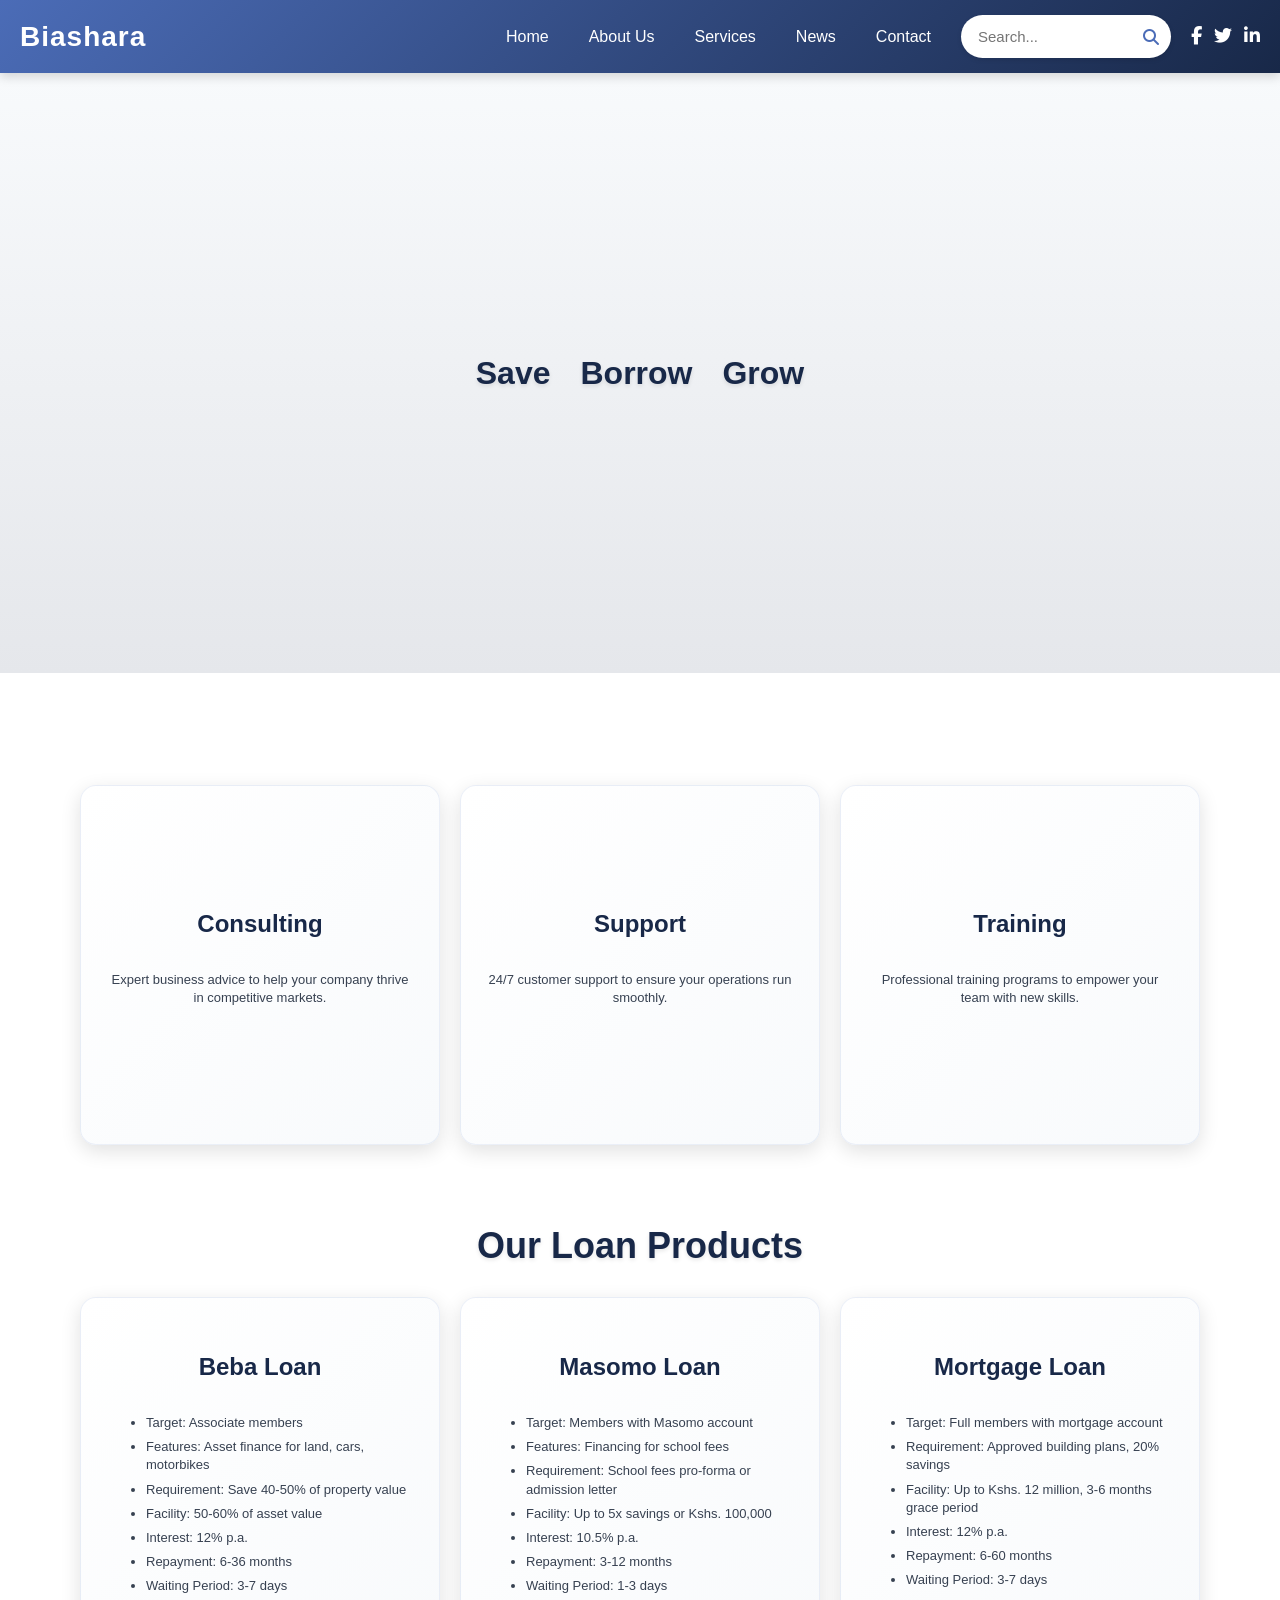
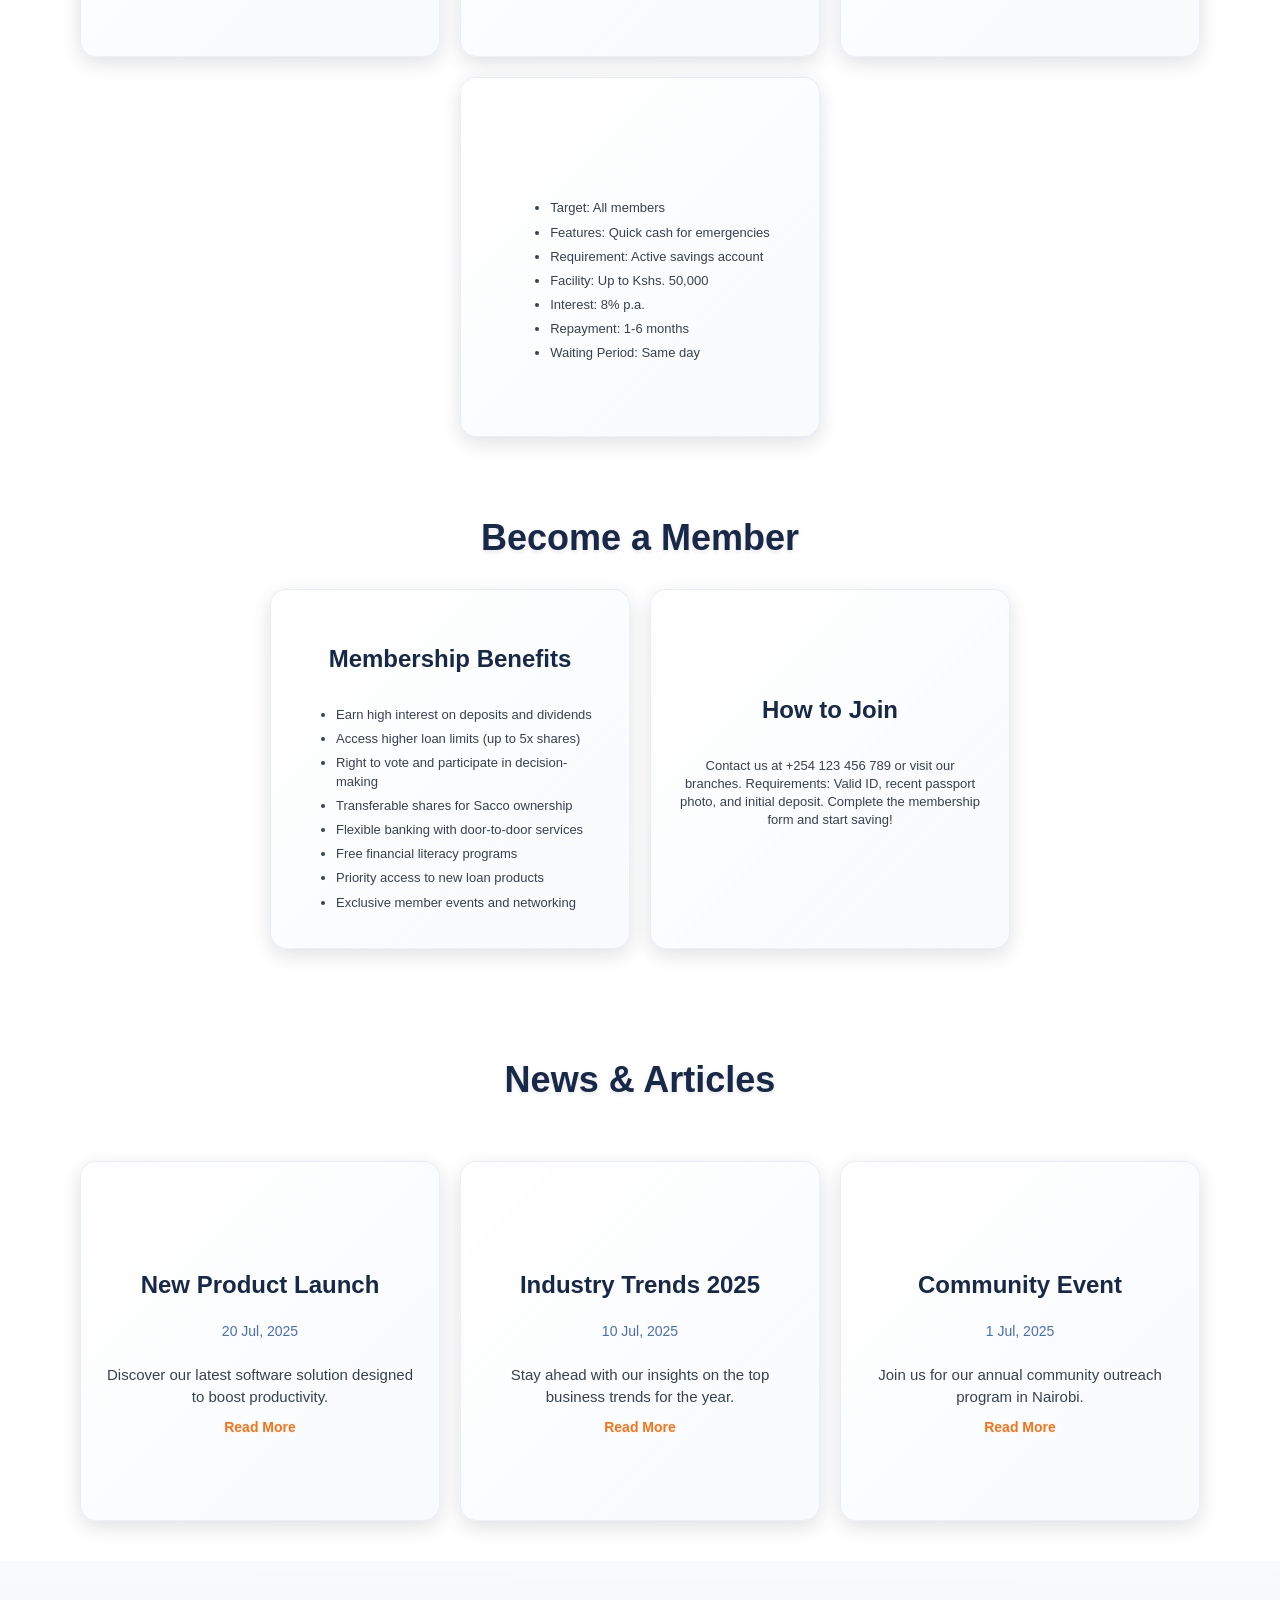
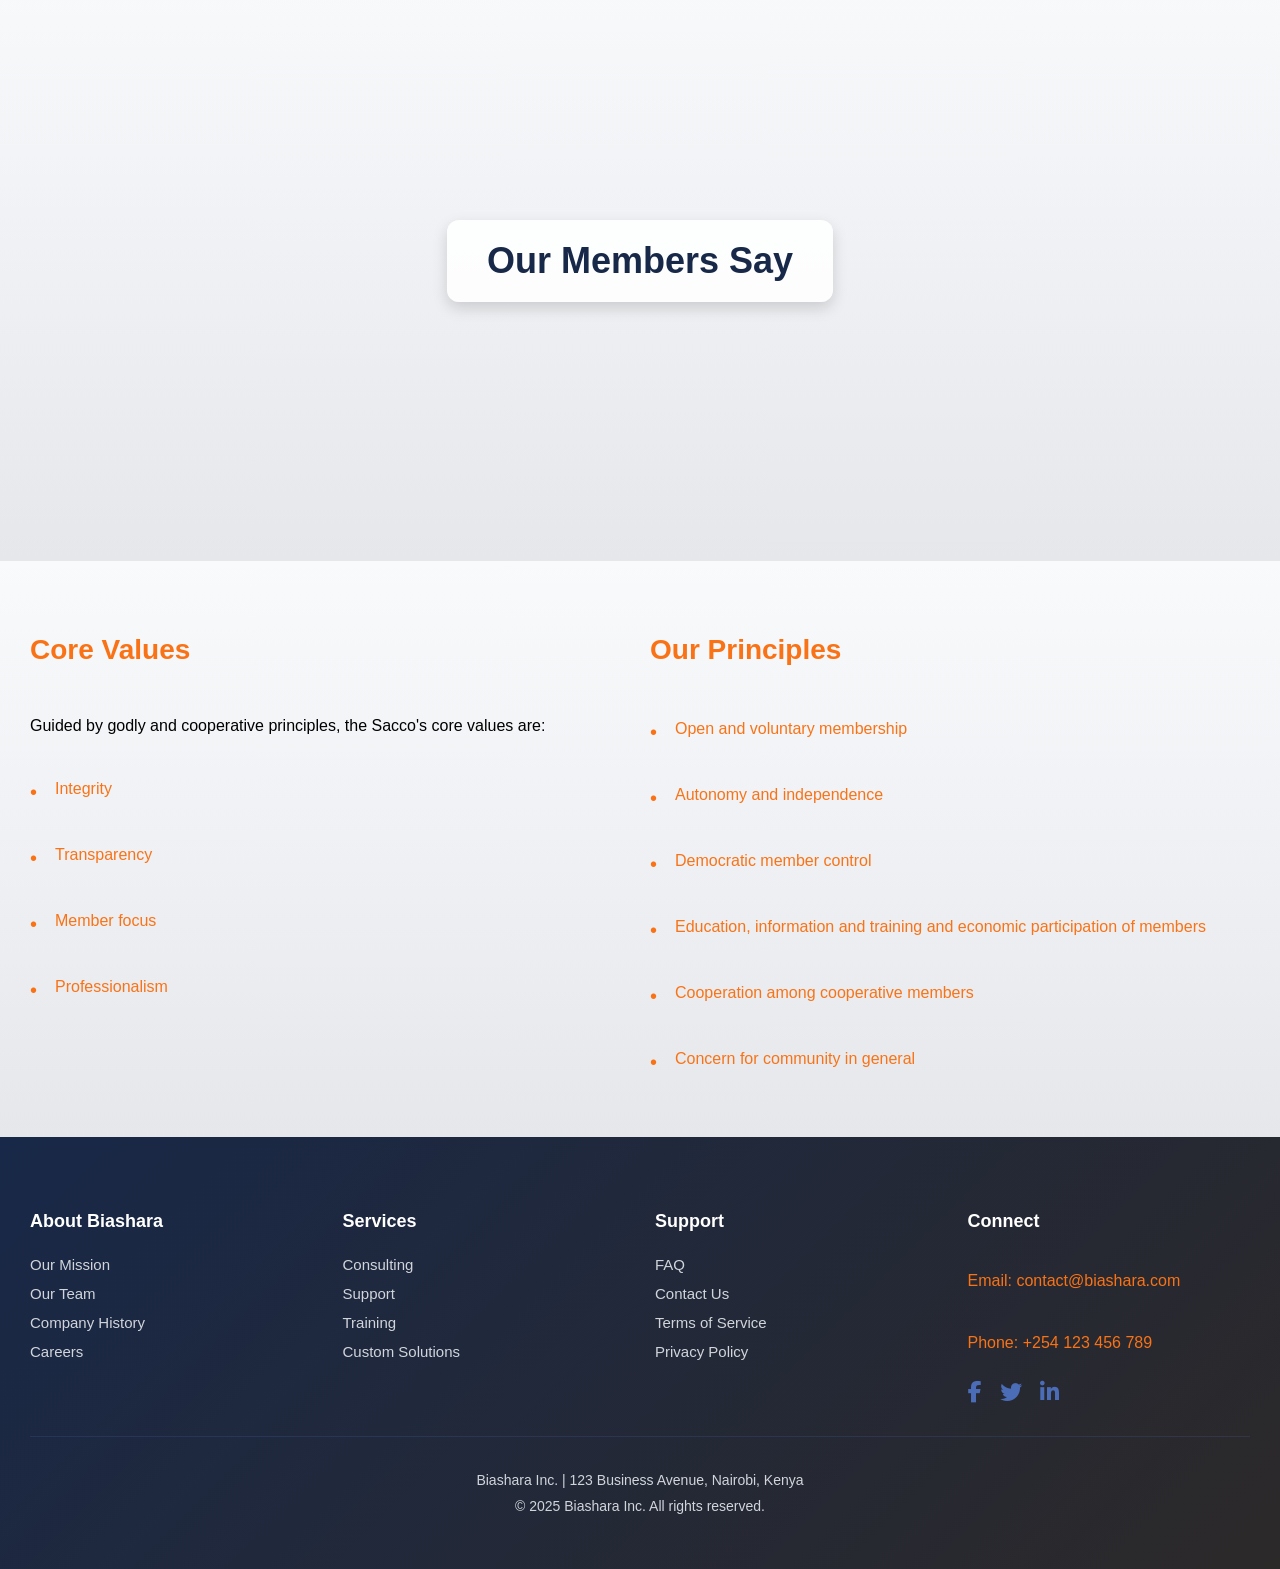
==== commit 5ca5c794: "Update index.html" ====
--- a/index.html
+++ b/index.html
@@ -306,6 +306,28 @@
             border: 1px solid rgba(75, 108, 183, 0.1);
         }
 
+        .membership-item {
+            overflow-y: auto;
+        }
+
+        .membership-item::-webkit-scrollbar {
+            width: 6px;
+        }
+
+        .membership-item::-webkit-scrollbar-track {
+            background: #f8fafc;
+            border-radius: 8px;
+        }
+
+        .membership-item::-webkit-scrollbar-thumb {
+            background: #4b6cb7;
+            border-radius: 8px;
+        }
+
+        .membership-item::-webkit-scrollbar-thumb:hover {
+            background: #f97316;
+        }
+
         .services:hover, .loan-item:hover, .membership-item:hover {
             transform: scale(1.02);
             box-shadow: 0 8px 25px rgba(0, 0, 0, 0.15);
@@ -318,7 +340,8 @@
 
         .services:nth-child(1), .loan-item:nth-child(1), .membership-item:nth-child(1) { transition-delay: 0.3s; }
         .services:nth-child(2), .loan-item:nth-child(2), .membership-item:nth-child(2) { transition-delay: 0.5s; }
-        .services:nth-child(3), .loan-item:nth-child(3), .membership-item:nth-child(3) { transition-delay: 0.7s; }
+        .services:nth-child(3), .loan-item:nth-child(3) { transition-delay: 0.7s; }
+        .loan-item:nth-child(4) { transition-delay: 0.9s; }
 
         .service-title, .loan-title, .membership-benefit-title {
             font-size: 24px;
@@ -339,12 +362,13 @@
         }
 
         .service-description, .loan-description, .membership-description {
-            font-size: 15px;
+            font-size: 13px;
             color: #374151;
             opacity: 0;
             transform: translateY(20px);
             transition: opacity 0.6s ease, transform 0.6s ease;
-            line-height: 1.5;
+            line-height: 1.4;
+            max-height: 200px;
         }
 
         .services.visible .service-description,
@@ -738,14 +762,14 @@
         }
 
         .loan-details, .membership-details {
-            font-size: 14px;
+            font-size: 13px;
             color: #374151;
-            line-height: 1.6;
+            line-height: 1.4;
             text-align: left;
         }
 
         .loan-details li, .membership-details li {
-            margin-bottom: 8px;
+            margin-bottom: 6px;
         }
 
         @media (max-width: 1024px) {
@@ -794,7 +818,8 @@
             }
 
             .service-description, .loan-description, .membership-description, .news-description {
-                font-size: 14px;
+                font-size: 12px;
+                max-height: 180px;
             }
 
             .comment {
@@ -1009,7 +1034,8 @@
             }
 
             .service-description, .loan-description, .membership-description, .news-description {
-                font-size: 13px;
+                font-size: 11px;
+                max-height: 160px;
             }
 
             .comment {
@@ -1143,6 +1169,20 @@
                         </ul>
                     </div>
                 </div>
+                <div class="loan-item">
+                    <div class="loan-title">InstantPesa Loan</div>
+                    <div class="loan-description">
+                        <ul class="loan-details">
+                            <li>Target: All members</li>
+                            <li>Features: Quick cash for emergencies</li>
+                            <li>Requirement: Active savings account</li>
+                            <li>Facility: Up to Kshs. 50,000</li>
+                            <li>Interest: 8% p.a.</li>
+                            <li>Repayment: 1-6 months</li>
+                            <li>Waiting Period: Same day</li>
+                        </ul>
+                    </div>
+                </div>
             </div>
         </div>
         <div class="biashara-membership">
@@ -1157,6 +1197,9 @@
                             <li>Right to vote and participate in decision-making</li>
                             <li>Transferable shares for Sacco ownership</li>
                             <li>Flexible banking with door-to-door services</li>
+                            <li>Free financial literacy programs</li>
+                            <li>Priority access to new loan products</li>
+                            <li>Exclusive member events and networking</li>
                         </ul>
                     </div>
                 </div>
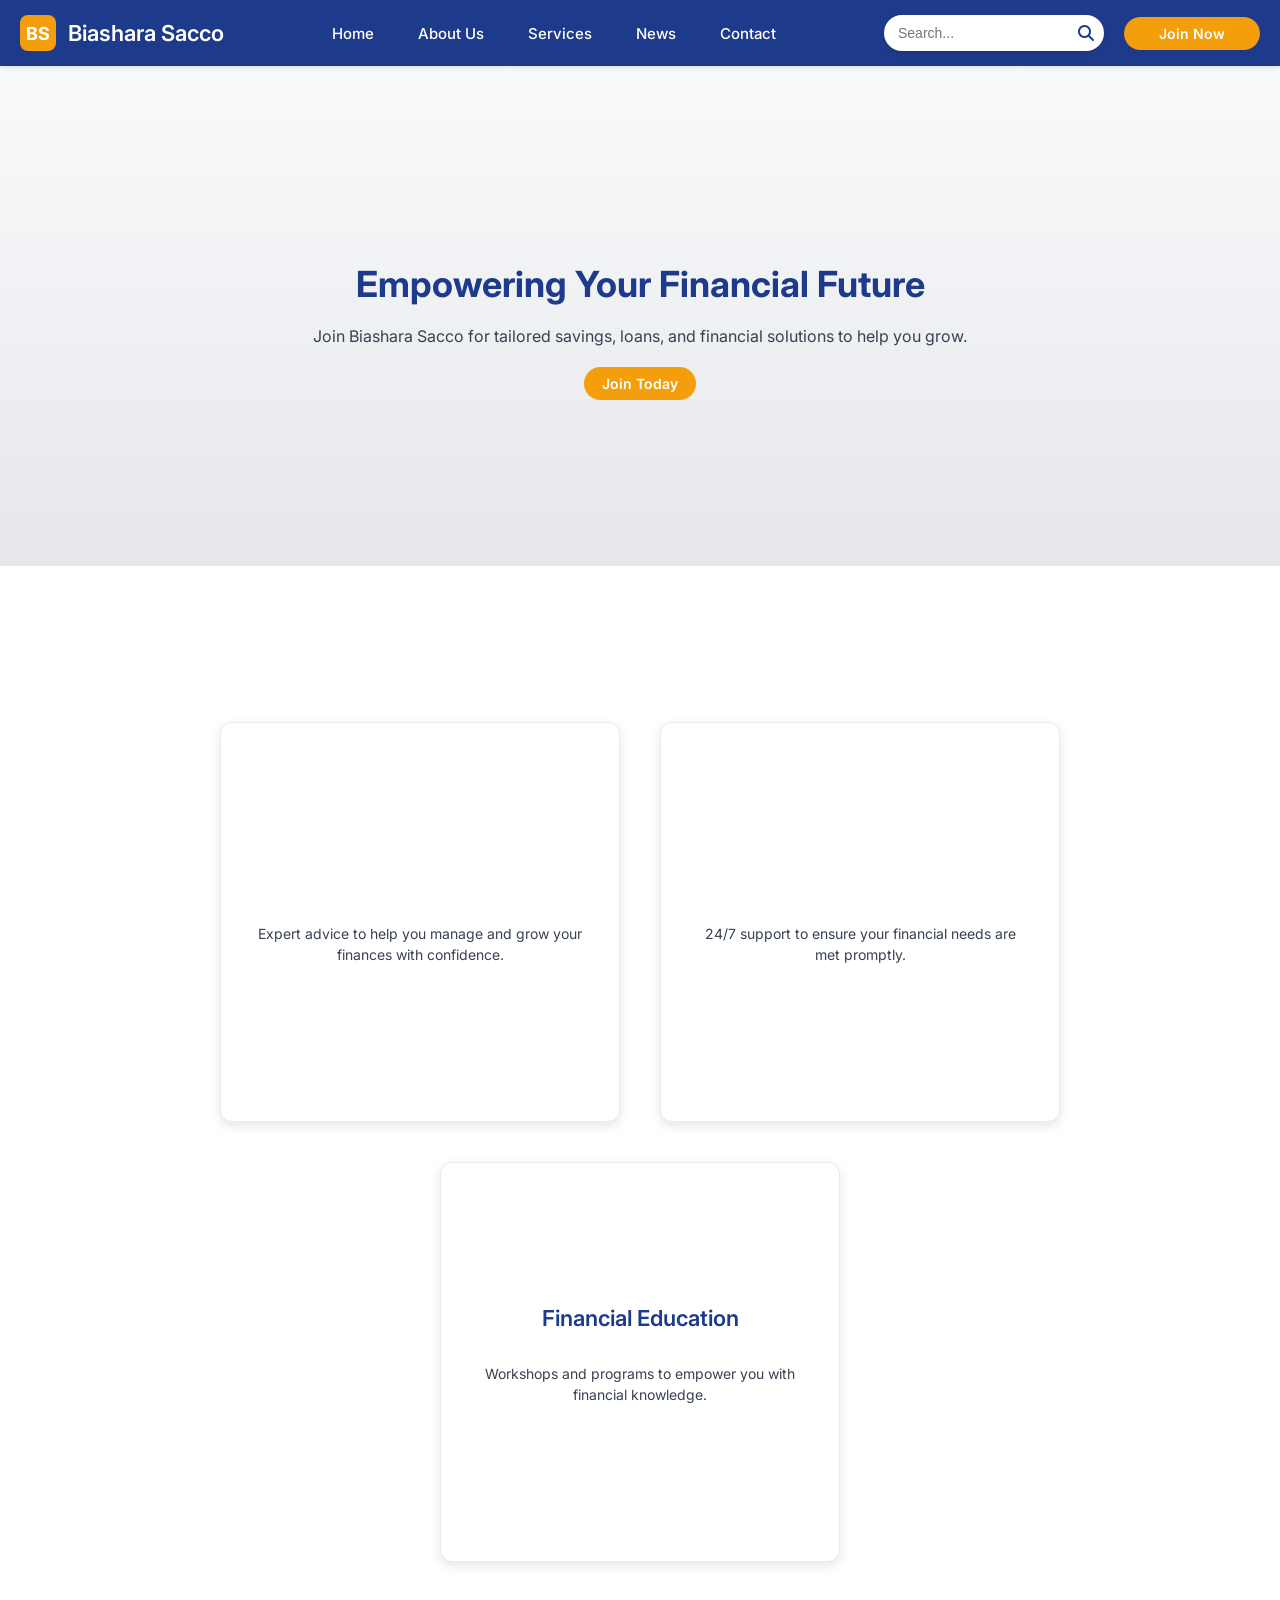
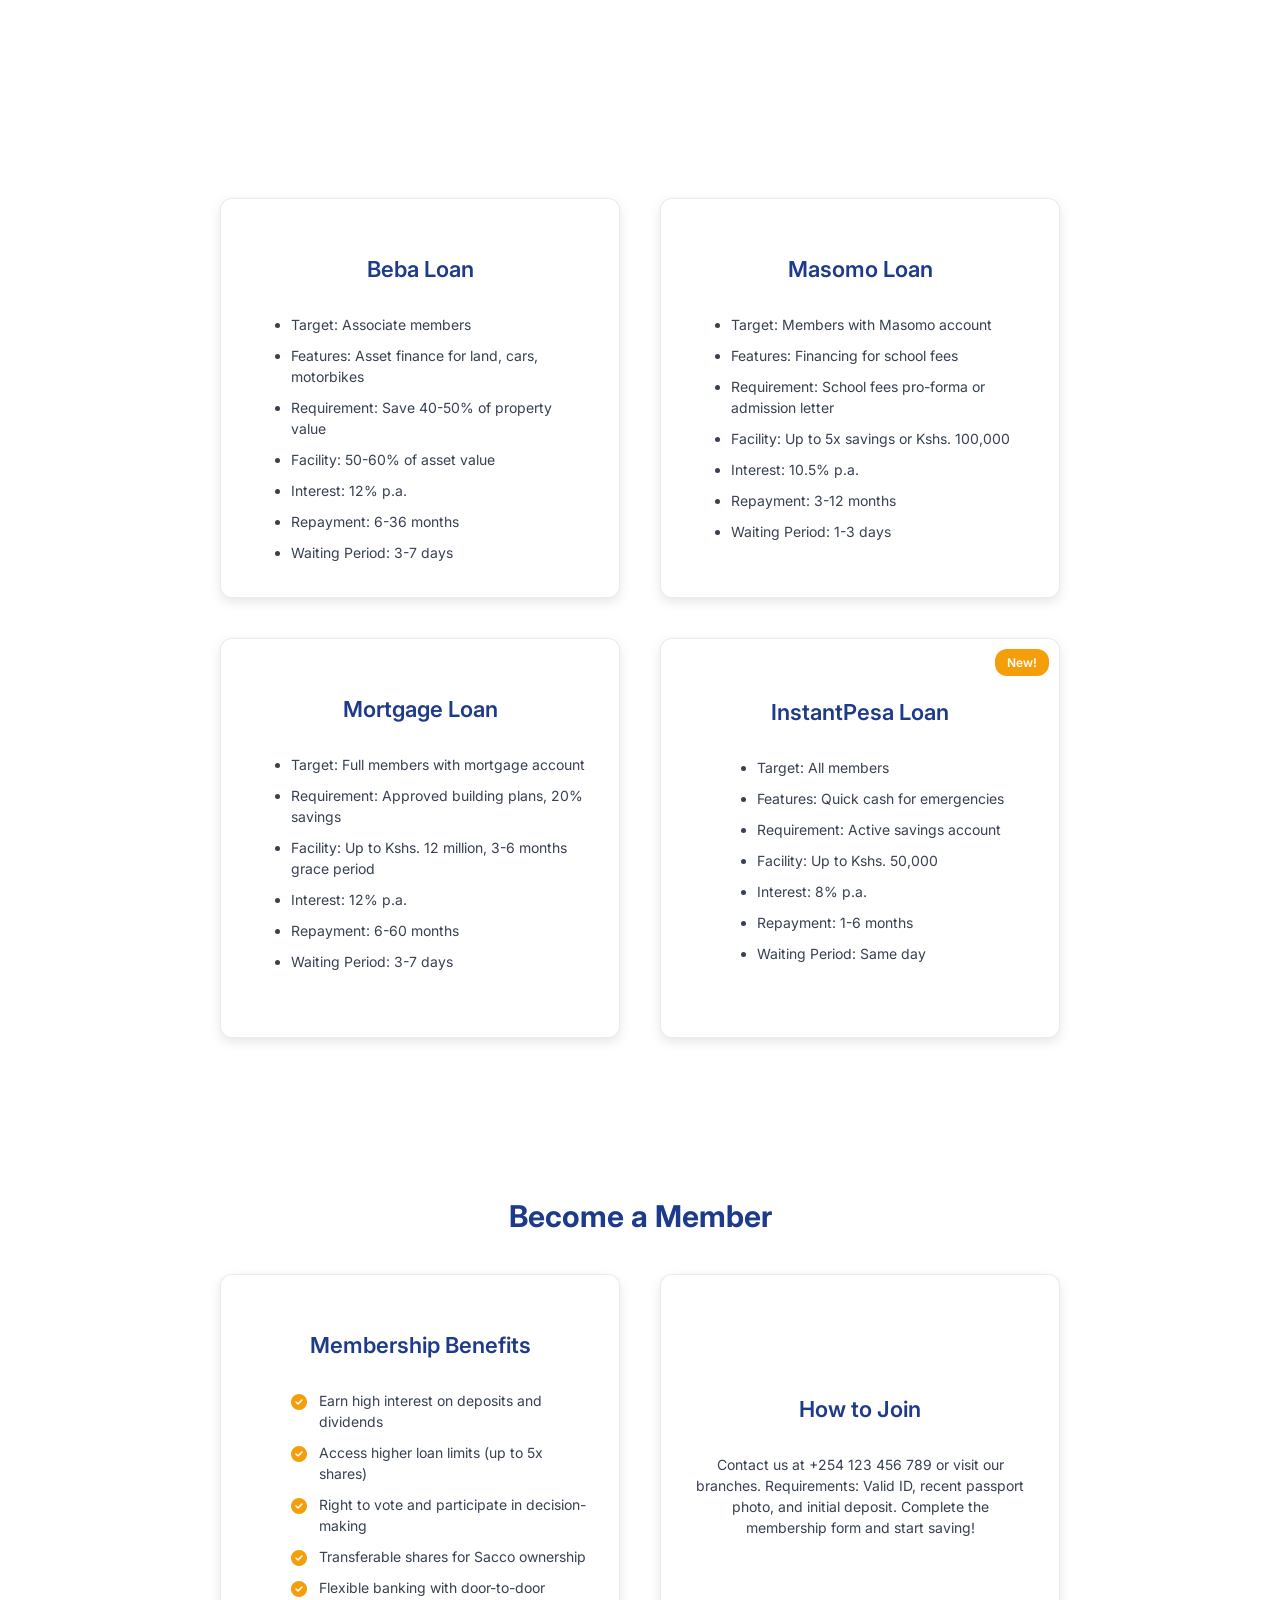
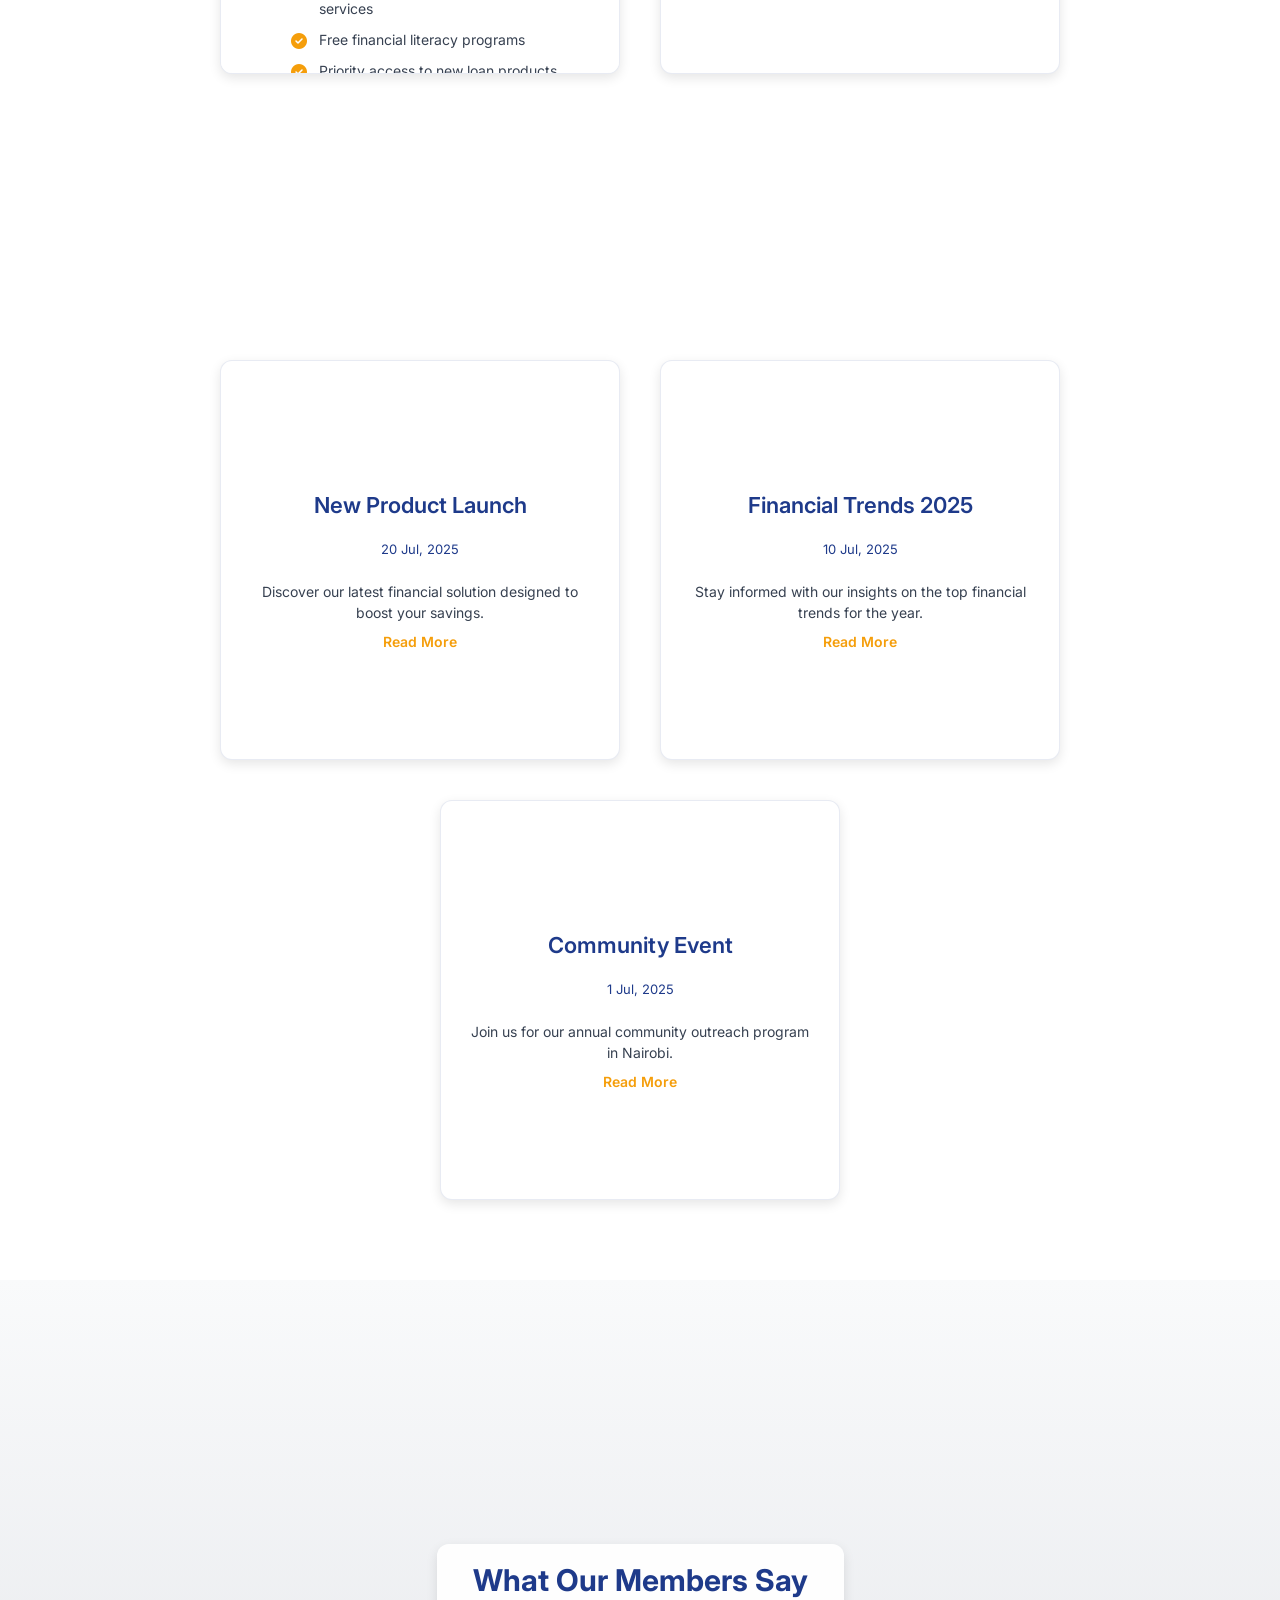
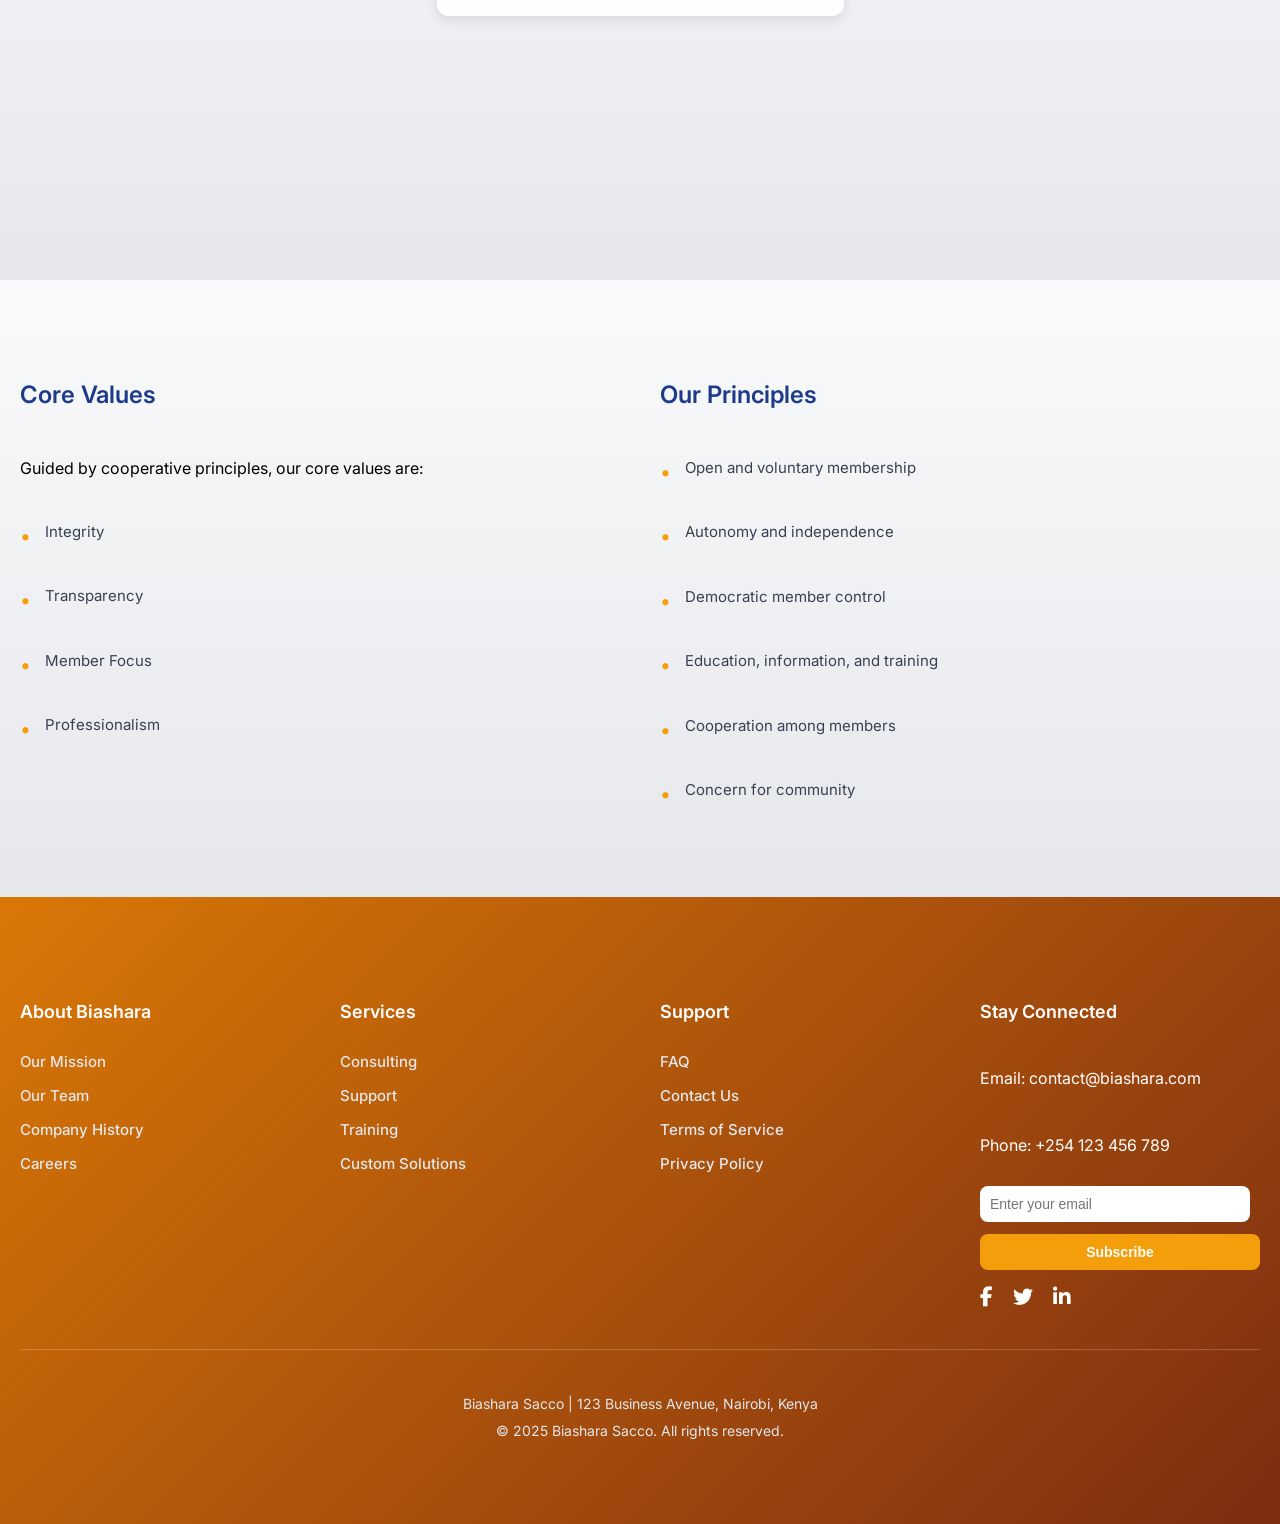
==== commit dc87d4d5: "Update index.html" ====
--- a/index.html
+++ b/index.html
@@ -3,14 +3,15 @@
 <head>
     <meta charset="UTF-8">
     <meta name="viewport" content="width=device-width, initial-scale=1.0">
-    <title>Biashara</title>
+    <title>Biashara Sacco</title>
     <link rel="stylesheet" href="https://cdnjs.cloudflare.com/ajax/libs/font-awesome/6.4.0/css/all.min.css">
+    <link href="https://fonts.googleapis.com/css2?family=Inter:wght@400;500;600;700&display=swap" rel="stylesheet">
     <style>
         body {
             margin: 0;
             min-height: 100vh;
-            background-color: #f9fafb;
-            font-family: -apple-system, BlinkMacSystemFont, 'Segoe UI', Roboto, sans-serif;
+            background-color: #F9FAFB;
+            font-family: 'Inter', -apple-system, BlinkMacSystemFont, 'Segoe UI', Roboto, sans-serif;
             overflow-x: hidden;
         }
 
@@ -18,17 +19,18 @@
             width: 100%;
             max-width: 100%;
             display: grid;
-            grid-template-rows: min-content 600px min-content min-content min-content min-content 600px min-content min-content;
+            grid-template-rows: min-content 500px min-content min-content min-content min-content 600px min-content min-content;
             box-sizing: border-box;
             overflow-x: hidden;
         }
 
         .biashara-nav {
-            background: linear-gradient(135deg, #4b6cb7 0%, #182848 100%);
+            background: #1E3A8A;
             display: flex;
             align-items: center;
+            justify-content: center;
             padding: 15px 20px;
-            box-shadow: 0 4px 10px rgba(0, 0, 0, 0.15);
+            box-shadow: 0 2px 6px rgba(0, 0, 0, 0.1);
             position: sticky;
             top: 0;
             z-index: 1000;
@@ -41,38 +43,70 @@
             transform: translateY(-100%);
         }
 
+        .nav-container {
+            display: flex;
+            align-items: center;
+            justify-content: space-between;
+            width: 100%;
+            max-width: 1280px;
+            gap: 20px;
+        }
+
         .head {
-            font-size: 28px;
-            font-weight: 800;
-            color: #ffffff;
-            margin-right: auto;
-            letter-spacing: 1px;
+            display: flex;
+            align-items: center;
+            gap: 12px;
+            min-width: 180px;
+        }
+
+        .logo {
+            width: 36px;
+            height: 36px;
+            background: #F59E0B;
+            border-radius: 8px;
+            display: flex;
+            align-items: center;
+            justify-content: center;
+            color: #FFFFFF;
+            font-size: 18px;
+            font-weight: 700;
+        }
+
+        .head span {
+            font-size: 22px;
+            font-weight: 600;
+            color: #FFFFFF;
         }
 
         .nav-content {
             display: flex;
             align-items: center;
             gap: 20px;
+            flex: 1;
+            justify-content: center;
+            width: 100%;
         }
 
         .links {
             display: flex;
             gap: 20px;
             align-items: center;
+            flex: 1;
+            justify-content: center;
         }
 
         .links-child {
-            color: #ffffff;
-            font-size: 16px;
+            color: #FFFFFF;
+            font-size: 15px;
+            font-weight: 500;
             text-decoration: none;
-            padding: 10px;
+            padding: 8px 12px;
             position: relative;
-            transition: color 0.3s ease, transform 0.2s ease;
+            transition: color 0.3s ease;
         }
 
         .links-child:hover {
-            color: #f97316;
-            transform: translateY(-2px);
+            color: #F59E0B;
         }
 
         .links-child:hover::after {
@@ -80,7 +114,7 @@
             position: absolute;
             width: 100%;
             height: 2px;
-            background: #f97316;
+            background: #F59E0B;
             bottom: 0;
             left: 0;
         }
@@ -98,12 +132,12 @@
             position: absolute;
             top: 100%;
             left: 0;
-            background: rgba(24, 40, 72, 0.95);
-            min-width: 200px;
+            background: #1E3A8A;
+            min-width: 180px;
             box-shadow: 0 6px 15px rgba(0, 0, 0, 0.2);
-            border-radius: 8px;
+            border-radius: 12px;
             z-index: 1000;
-            padding: 10px 0;
+            padding: 8px 0;
             transform: scale(0.9);
             opacity: 0;
             transform-origin: top center;
@@ -112,22 +146,23 @@
 
         @keyframes jelly {
             0% { transform: scale(0.9, 0.9); opacity: 0; }
-            50% { transform: scale(1.1, 0.9); opacity: 0.8; }
+            50% { transform: scale(1.05, 0.95); opacity: 0.8; }
             100% { transform: scale(1, 1); opacity: 1; }
         }
 
         .dropdown-menu a {
             display: block;
-            padding: 12px 20px;
-            color: #ffffff;
+            padding: 10px 18px;
+            color: #FFFFFF;
             text-decoration: none;
-            font-size: 15px;
+            font-size: 14px;
+            font-weight: 500;
             transition: background 0.2s ease, color 0.2s ease;
         }
 
         .dropdown-menu a:hover {
-            background: #f97316;
-            color: #ffffff;
+            background: #F59E0B;
+            color: #FFFFFF;
         }
 
         .dropdown:hover .dropdown-menu {
@@ -141,29 +176,31 @@
         .search-bar {
             display: flex;
             align-items: center;
-            background: #ffffff;
+            background: #FFFFFF;
             border-radius: 25px;
-            padding: 8px 12px;
-            box-shadow: 0 2px 5px rgba(0, 0, 0, 0.1);
+            padding: 6px 10px;
+            box-shadow: 0 2px 4px rgba(0, 0, 0, 0.1);
+            flex-grow: 1;
+            max-width: 200px;
         }
 
         .search-bar input {
             border: none;
             outline: none;
-            font-size: 15px;
-            color: #182848;
-            width: 160px;
-            padding: 5px;
+            font-size: 14px;
+            color: #1E3A8A;
+            width: 100%;
+            padding: 4px;
         }
 
         .search-bar i {
-            color: #4b6cb7;
+            color: #1E3A8A;
             cursor: pointer;
             transition: color 0.3s ease;
         }
 
         .search-bar i:hover {
-            color: #f97316;
+            color: #F59E0B;
         }
 
         .search-results {
@@ -171,101 +208,108 @@
             position: absolute;
             top: 100%;
             right: 20px;
-            background: #ffffff;
-            min-width: 220px;
+            background: #FFFFFF;
+            min-width: 200px;
             box-shadow: 0 6px 15px rgba(0, 0, 0, 0.15);
-            border-radius: 8px;
+            border-radius: 12px;
             z-index: 1000;
-            padding: 12px;
-            max-height: 320px;
+            padding: 10px;
+            max-height: 300px;
             overflow-y: auto;
         }
 
         .search-results a {
             display: block;
-            padding: 10px;
-            color: #182848;
+            padding: 8px;
+            color: #1E3A8A;
+            text-decoration: none;
+            font-size: 13px;
+            font-weight: 500;
+            transition: background 0.2s ease;
+        }
+
+        .search-results a:hover {
+            background: #F59E0B;
+            color: #FFFFFF;
+            border-radius: 8px;
+        }
+
+        .cta-button {
+            background: #F59E0B;
+            color: #FFFFFF;
+            padding: 8px 18px;
+            border-radius: 25px;
             text-decoration: none;
             font-size: 14px;
-            transition: background 0.2s ease;
-        }
-
-        .search-results a:hover {
-            background: #f97316;
-            color: #ffffff;
-            border-radius: 4px;
-        }
-
-        .social-nav-links {
-            display: flex;
-            gap: 12px;
-        }
-
-        .social-nav-links a {
-            color: #ffffff;
-            font-size: 18px;
-            transition: color 0.3s ease, transform 0.2s ease;
-        }
-
-        .social-nav-links a:hover {
-            color: #f97316;
+            font-weight: 600;
+            transition: background 0.3s ease, transform 0.2s ease;
+            min-width: 100px;
+            text-align: center;
+        }
+
+        .cta-button:hover {
+            background: #D97706;
             transform: translateY(-2px);
         }
 
-        .biashara-intro {
-            background: linear-gradient(180deg, #f8fafc 0%, #e5e7eb 100%);
-            display: flex;
+        .biashara-hero {
+            background: linear-gradient(180deg, #F9FAFB 0%, #E5E7EB 100%);
+            display: flex;
+            flex-direction: column;
             justify-content: center;
+            align-items: center;
+            text-align: center;
+            padding: 50px 20px;
+            width: 100%;
+            box-sizing: border-box;
+        }
+
+        .hero-content {
+            max-width: 700px;
+            opacity: 0;
+            transform: translateY(20px);
+            transition: opacity 0.6s ease, transform 0.6s ease;
+        }
+
+        .biashara-hero.visible .hero-content {
+            opacity: 1;
+            transform: translateY(0);
+        }
+
+        .hero-title {
+            font-size: 36px;
+            font-weight: 700;
+            color: #1E3A8A;
+            margin-bottom: 18px;
+            line-height: 1.2;
+        }
+
+        .hero-description {
+            font-size: 16px;
+            color: #374151;
+            margin-bottom: 25px;
+            line-height: 1.5;
+        }
+
+        .biashara-services, .biashara-loans, .biashara-membership {
+            background-color: #FFFFFF;
+            display: flex;
+            flex-direction: column;
+            gap: 40px;
+            padding: 80px 20px;
             align-items: center;
             width: 100%;
             box-sizing: border-box;
         }
 
-        .pop-words {
-            display: flex;
-            gap: 30px;
-        }
-
-        .word {
-            font-size: 32px;
-            font-weight: 800;
-            color: #182848;
-            opacity: 0;
-            transform: scale(0.8);
-            transition: opacity 0.6s ease, transform 0.6s ease;
-            text-shadow: 0 2px 4px rgba(0, 0, 0, 0.1);
-        }
-
-        .word:nth-child(2) { transition-delay: 0.2s; }
-        .word:nth-child(3) { transition-delay: 0.4s; }
-
-        .biashara-intro.visible .word {
-            opacity: 1;
-            transform: scale(1);
-        }
-
-        .biashara-services, .biashara-loans, .biashara-membership {
-            background-color: #ffffff;
-            display: flex;
-            flex-direction: column;
-            gap: 30px;
-            padding: 40px 20px;
-            align-items: center;
-            width: 100%;
-            box-sizing: border-box;
-        }
-
         .services-title, .loans-title, .membership-title {
-            font-size: 36px;
-            font-weight: 800;
-            color: #182848;
+            font-size: 30px;
+            font-weight: 700;
+            color: #1E3A8A;
             text-align: center;
             opacity: 0;
             transform: translateY(20px);
             transition: opacity 0.6s ease, transform 0.6s ease;
-            text-shadow: 0 2px 4px rgba(0, 0, 0, 0.1);
-            position: static;
-            z-index: 10;
         }
 
         .biashara-services.visible .services-title,
@@ -280,7 +324,7 @@
             display: flex;
             flex-direction: row;
             flex-wrap: wrap;
-            gap: 20px;
+            gap: 40px;
             justify-content: center;
             align-items: center;
             width: 100%;
@@ -288,22 +332,23 @@
         }
 
         .services, .loan-item, .membership-item {
-            width: 360px;
-            height: 360px;
-            background: linear-gradient(135deg, #ffffff 0%, #f8fafc 100%);
-            border-radius: 16px;
-            box-shadow: 0 6px 20px rgba(0, 0, 0, 0.12);
+            width: 400px;
+            height: 400px;
+            background: #FFFFFF;
+            border-radius: 12px;
+            box-shadow: 0 4px 12px rgba(0, 0, 0, 0.1);
             opacity: 0;
-            transform: scale(0.9);
+            transform: scale(0.95);
             display: flex;
             flex-direction: column;
             align-items: center;
             justify-content: center;
             text-align: center;
-            padding: 25px;
+            padding: 30px;
             transition: opacity 0.6s ease, transform 0.6s ease, box-shadow 0.3s ease;
             box-sizing: border-box;
-            border: 1px solid rgba(75, 108, 183, 0.1);
+            border: 1px solid rgba(30, 58, 138, 0.1);
+            position: relative;
         }
 
         .membership-item {
@@ -315,22 +360,22 @@
         }
 
         .membership-item::-webkit-scrollbar-track {
-            background: #f8fafc;
+            background: #F9FAFB;
             border-radius: 8px;
         }
 
         .membership-item::-webkit-scrollbar-thumb {
-            background: #4b6cb7;
+            background: #1E3A8A;
             border-radius: 8px;
         }
 
         .membership-item::-webkit-scrollbar-thumb:hover {
-            background: #f97316;
+            background: #F59E0B;
         }
 
         .services:hover, .loan-item:hover, .membership-item:hover {
-            transform: scale(1.02);
-            box-shadow: 0 8px 25px rgba(0, 0, 0, 0.15);
+            transform: scale(1.01);
+            box-shadow: 0 6px 16px rgba(0, 0, 0, 0.15);
         }
 
         .services.visible, .loan-item.visible, .membership-item.visible {
@@ -344,10 +389,10 @@
         .loan-item:nth-child(4) { transition-delay: 0.9s; }
 
         .service-title, .loan-title, .membership-benefit-title {
-            font-size: 24px;
-            font-weight: 700;
-            color: #182848;
-            margin-bottom: 20px;
+            font-size: 22px;
+            font-weight: 600;
+            color: #1E3A8A;
+            margin-bottom: 18px;
             opacity: 0;
             transform: translateY(20px);
             transition: opacity 0.6s ease, transform 0.6s ease;
@@ -362,13 +407,13 @@
         }
 
         .service-description, .loan-description, .membership-description {
-            font-size: 13px;
+            font-size: 14px;
             color: #374151;
             opacity: 0;
             transform: translateY(20px);
             transition: opacity 0.6s ease, transform 0.6s ease;
-            line-height: 1.4;
-            max-height: 200px;
+            line-height: 1.5;
+            max-height: 240px;
         }
 
         .services.visible .service-description,
@@ -379,28 +424,50 @@
             transition-delay: 0.5s;
         }
 
+        .loan-badge {
+            position: absolute;
+            top: 10px;
+            right: 10px;
+            background: #F59E0B;
+            color: #FFFFFF;
+            font-size: 12px;
+            font-weight: 600;
+            padding: 6px 12px;
+            border-radius: 12px;
+        }
+
+        .membership-details li {
+            display: flex;
+            align-items: flex-start;
+            gap: 12px;
+            margin-bottom: 10px;
+        }
+
+        .membership-details i {
+            color: #F59E0B;
+            font-size: 16px;
+            margin-top: 4px;
+        }
+
         .biashara-news {
-            background-color: #ffffff;
+            background-color: #FFFFFF;
             display: flex;
             flex-direction: column;
-            gap: 30px;
-            padding: 40px 20px;
+            gap: 40px;
+            padding: 80px 20px;
             align-items: center;
             width: 100%;
             box-sizing: border-box;
         }
 
         .news-title {
-            font-size: 36px;
-            font-weight: 800;
-            color: #182848;
+            font-size: 30px;
+            font-weight: 700;
+            color: #1E3A8A;
             text-align: center;
             opacity: 0;
             transform: translateY(20px);
             transition: opacity 0.6s ease, transform 0.6s ease;
-            text-shadow: 0 2px 4px rgba(0, 0, 0, 0.1);
-            position: static;
-            z-index: 10;
         }
 
         .biashara-news.visible .news-title {
@@ -412,34 +479,34 @@
         .news-container {
             display: flex;
             flex-wrap: wrap;
-            gap: 20px;
+            gap: 40px;
             justify-content: center;
             width: 100%;
             max-width: 1280px;
         }
 
         .news-item {
-            width: 360px;
-            height: 360px;
-            background: linear-gradient(135deg, #ffffff 0%, #f8fafc 100%);
-            border-radius: 16px;
-            box-shadow: 0 6px 20px rgba(0, 0, 0, 0.12);
+            width: 400px;
+            height: 400px;
+            background: #FFFFFF;
+            border-radius: 12px;
+            box-shadow: 0 4px 12px rgba(0, 0, 0, 0.1);
             opacity: 0;
-            transform: scale(0.9);
+            transform: scale(0.95);
             display: flex;
             flex-direction: column;
             align-items: center;
             justify-content: center;
             text-align: center;
-            padding: 25px;
+            padding: 30px;
             transition: opacity 0.6s ease, transform 0.6s ease, box-shadow 0.3s ease;
             box-sizing: border-box;
-            border: 1px solid rgba(75, 108, 183, 0.1);
+            border: 1px solid rgba(30, 58, 138, 0.1);
         }
 
         .news-item:hover {
-            transform: scale(1.02);
-            box-shadow: 0 8px 25px rgba(0, 0, 0, 0.15);
+            transform: scale(1.01);
+            box-shadow: 0 6px 16px rgba(0, 0, 0, 0.15);
         }
 
         .news-item.visible {
@@ -452,9 +519,9 @@
         .news-item:nth-child(3) { transition-delay: 0.7s; }
 
         .news-item-title {
-            font-size: 24px;
-            font-weight: 700;
-            color: #182848;
+            font-size: 22px;
+            font-weight: 600;
+            color: #1E3A8A;
             margin-bottom: 10px;
             opacity: 0;
             transform: translateY(20px);
@@ -468,8 +535,8 @@
         }
 
         .news-date {
-            font-size: 14px;
-            color: #4b6cb7;
+            font-size: 13px;
+            color: #1E3A8A;
             margin-bottom: 10px;
             opacity: 0;
             transform: translateY(20px);
@@ -483,7 +550,7 @@
         }
 
         .news-description {
-            font-size: 15px;
+            font-size: 14px;
             color: #374151;
             opacity: 0;
             transform: translateY(20px);
@@ -499,7 +566,7 @@
         }
 
         .news-item a {
-            color: #f97316;
+            color: #F59E0B;
             text-decoration: none;
             font-weight: 600;
             font-size: 14px;
@@ -515,16 +582,15 @@
         }
 
         .news-item a:hover {
-            color: #e55e0d;
+            color: #D97706;
         }
 
         .biashara-comments {
-            background: linear-gradient(180deg, #f8fafc 0%, #e5e7eb 100%);
+            background: linear-gradient(180deg, #F9FAFB 0%, #E5E7EB 100%);
             position: relative;
-            padding: 40px;
+            padding: 80px 20px;
             width: 100%;
             box-sizing: border-box;
-            overflow: hidden;
             min-height: 600px;
             display: flex;
             justify-content: center;
@@ -532,19 +598,18 @@
         }
 
         .comments-title {
-            font-size: 36px;
-            font-weight: 800;
-            color: #182848;
+            font-size: 30px;
+            font-weight: 700;
+            color: #1E3A8A;
             text-align: center;
-            background: rgba(255, 255, 255, 0.9);
-            padding: 20px 40px;
+            background: rgba(255, 255, 255, 0.95);
+            padding: 18px 36px;
             border-radius: 12px;
-            box-shadow: 0 6px 15px rgba(0, 0, 0, 0.15);
+            box-shadow: 0 4px 12px rgba(0, 0, 0, 0.1);
             z-index: 10;
             opacity: 0;
-            transform: scale(0.8);
+            transform: scale(0.95);
             transition: opacity 0.6s ease, transform 0.6s ease;
-            position: static;
         }
 
         .biashara-comments.visible .comments-title {
@@ -555,19 +620,19 @@
 
         .comment {
             position: absolute;
-            background: #ffffff;
-            padding: 15px;
-            width: 260px;
-            height: 90px;
+            background: #FFFFFF;
+            padding: 18px;
+            width: 300px;
+            height: 110px;
             border-radius: 12px;
-            box-shadow: 0 6px 15px rgba(0, 0, 0, 0.12);
+            box-shadow: 0 4px 12px rgba(0, 0, 0, 0.1);
             display: flex;
             align-items: flex-start;
-            gap: 10px;
+            gap: 12px;
             opacity: 0;
             transition: opacity 0.6s ease, transform 0.3s ease, filter 0.3s ease;
             box-sizing: border-box;
-            border: 1px solid rgba(75, 108, 183, 0.1);
+            border: 1px solid rgba(30, 58, 138, 0.1);
         }
 
         .comment.under-title {
@@ -592,18 +657,17 @@
         .comment:nth-child(8) { transition-delay: 0.9s; }
         .comment:nth-child(9) { transition-delay: 1.0s; }
         .comment:nth-child(10) { transition-delay: 1.1s; }
-        .comment:nth-child(11) { transition-delay: 1.2s; }
 
         .comment-profile-pic {
             width: 40px;
             height: 40px;
             border-radius: 50%;
-            background: linear-gradient(135deg, #4b6cb7 0%, #182848 100%);
+            background: #1E3A8A;
             display: flex;
             align-items: center;
             justify-content: center;
-            color: #ffffff;
-            font-weight: bold;
+            color: #FFFFFF;
+            font-weight: 600;
             font-size: 16px;
         }
 
@@ -613,26 +677,26 @@
 
         .comment-name {
             font-weight: 600;
-            color: #182848;
+            color: #1E3A8A;
             margin-bottom: 6px;
             font-size: 14px;
         }
 
         .comment-text {
-            font-size: 12px;
+            font-size: 13px;
             color: #374151;
-            line-height: 1.3;
+            line-height: 1.4;
         }
 
         .biashara-career {
-            background: linear-gradient(180deg, #f8fafc 0%, #e5e7eb 100%);
+            background: linear-gradient(180deg, #F9FAFB 0%, #E5E7EB 100%);
             width: 100%;
             box-sizing: border-box;
         }
 
         .biashara-principles {
-            background: linear-gradient(180deg, #f8fafc 0%, #e5e7eb 100%);
-            padding: 50px 30px;
+            background: linear-gradient(180deg, #F9FAFB 0%, #E5E7EB 100%);
+            padding: 80px 20px;
             width: 100%;
             box-sizing: border-box;
             text-align: left;
@@ -643,7 +707,7 @@
         .principles-content {
             display: flex;
             flex-direction: row;
-            gap: 20px;
+            gap: 40px;
             width: 100%;
         }
 
@@ -656,21 +720,21 @@
         }
 
         .principles-title {
-            font-size: 28px;
-            font-weight: 700;
-            color: #f97316;
-            margin-bottom: 20px;
+            font-size: 24px;
+            font-weight: 600;
+            color: #1E3A8A;
+            margin-bottom: 18px;
         }
 
         .principles-list {
             display: flex;
             flex-direction: column;
-            gap: 10px;
+            gap: 12px;
         }
 
         .principle-item {
-            font-size: 16px;
-            color: #f97316;
+            font-size: 15px;
+            color: #374151;
             line-height: 1.5;
             position: relative;
             padding-left: 25px;
@@ -680,15 +744,15 @@
             content: '•';
             position: absolute;
             left: 0;
-            color: #f97316;
+            color: #F59E0B;
             font-size: 20px;
             line-height: 1.5;
         }
 
         .biashara-footer {
-            background: linear-gradient(135deg, #182848 0%, #2c2929 100%);
-            padding: 50px 30px;
-            color: #f97316;
+            background: linear-gradient(135deg, #D97706 0%, #7C2D12 100%);
+            padding: 80px 20px;
+            color: #FFFFFF;
             width: 100%;
             box-sizing: border-box;
         }
@@ -698,55 +762,88 @@
             margin: 0 auto;
             display: grid;
             grid-template-columns: repeat(4, 1fr);
-            gap: 30px;
-            padding-bottom: 30px;
+            gap: 40px;
+            padding-bottom: 40px;
             box-sizing: border-box;
         }
 
         .footer-column {
+            display: flex;
+            flex-direction: column;
+            gap: 15px;
+        }
+
+        .footer-column h4 {
+            font-size: 18px;
+            font-weight: 600;
+            margin-bottom: 15px;
+            color: #FFFFFF;
+        }
+
+        .footer-column a {
+            color: #E5E7EB;
+            text-decoration: none;
+            font-size: 15px;
+            font-weight: 500;
+            transition: color 0.3s ease;
+        }
+
+        .footer-column a:hover {
+            color: #F59E0B;
+        }
+
+        .newsletter-form {
             display: flex;
             flex-direction: column;
             gap: 12px;
         }
 
-        .footer-column h4 {
-            font-size: 18px;
-            font-weight: 700;
-            margin-bottom: 12px;
-            color: #ffffff;
-        }
-
-        .footer-column a {
-            color: #d1d5db;
-            text-decoration: none;
-            font-size: 15px;
-            transition: color 0.3s ease;
-        }
-
-        .footer-column a:hover {
-            color: #f97316;
+        .newsletter-form input {
+            padding: 10px;
+            border: none;
+            border-radius: 8px;
+            font-size: 14px;
+            color: #374151;
+            width: 100%;
+            max-width: 250px;
+        }
+
+        .newsletter-form button {
+            background: #F59E0B;
+            color: #FFFFFF;
+            padding: 10px;
+            border: none;
+            border-radius: 8px;
+            font-size: 14px;
+            font-weight: 600;
+            cursor: pointer;
+            transition: background 0.3s ease;
+        }
+
+        .newsletter-form button:hover {
+            background: #D97706;
         }
 
         .social-links {
             display: flex;
-            gap: 18px;
+            gap: 20px;
         }
 
         .social-links a {
-            font-size: 22px;
-            color: #4b6cb7;
+            font-size: 20px;
+            color: #FFFFFF;
             transition: color 0.3s ease, transform 0.2s ease;
         }
 
         .social-links a:hover {
-            color: #f97316;
+            color: #F59E0B;
             transform: translateY(-2px);
         }
 
         .footer-bottom {
             text-align: center;
-            padding-top: 30px;
-            border-top: 1px solid rgba(75, 108, 183, 0.2);
+            padding-top: 40px;
+            border-top: 1px solid rgba(255, 255, 255, 0.2);
             display: flex;
             flex-direction: column;
             align-items: center;
@@ -755,38 +852,38 @@
 
         .footer-bottom p {
             font-size: 14px;
-            color: #d1d5db;
+            color: #E5E7EB;
             margin: 5px 0;
             width: 100%;
             text-align: center;
         }
 
         .loan-details, .membership-details {
-            font-size: 13px;
+            font-size: 14px;
             color: #374151;
-            line-height: 1.4;
+            line-height: 1.5;
             text-align: left;
         }
 
         .loan-details li, .membership-details li {
-            margin-bottom: 6px;
+            margin-bottom: 10px;
         }
 
         @media (max-width: 1024px) {
             .biashara {
-                grid-template-rows: min-content 600px min-content min-content min-content min-content 600px min-content min-content;
+                grid-template-rows: min-content 400px min-content min-content min-content min-content 600px min-content min-content;
             }
 
             .biashara-nav {
                 padding: 12px 15px;
             }
 
-            .head {
-                font-size: 24px;
-            }
-
-            .nav-content {
+            .nav-container {
                 gap: 15px;
+            }
+
+            .head span {
+                font-size: 20px;
             }
 
             .links {
@@ -794,50 +891,67 @@
             }
 
             .links-child {
+                font-size: 14px;
+                padding: 6px 10px;
+            }
+
+            .search-bar {
+                max-width: 160px;
+            }
+
+            .search-bar input {
+                font-size: 13px;
+            }
+
+            .cta-button {
+                padding: 6px 14px;
+                font-size: 13px;
+                min-width: 80px;
+            }
+
+            .biashara-hero {
+                padding: 40px 15px;
+            }
+
+            .hero-title {
+                font-size: 32px;
+            }
+
+            .hero-description {
                 font-size: 15px;
-                padding: 8px;
-            }
-
-            .search-bar input {
-                width: 120px;
-                font-size: 14px;
             }
 
             .biashara-services, .biashara-loans, .biashara-membership, .biashara-news {
-                padding: 60px 15px 30px;
-                min-height: 100px;
+                padding: 60px 15px;
             }
 
             .services, .loan-item, .membership-item, .news-item {
-                width: 320px;
-                height: 320px;
+                width: 360px;
+                height: 360px;
             }
 
             .service-title, .loan-title, .membership-benefit-title, .news-item-title {
-                font-size: 22px;
+                font-size: 20px;
             }
 
             .service-description, .loan-description, .membership-description, .news-description {
-                font-size: 12px;
-                max-height: 180px;
+                font-size: 13px;
+                max-height: 200px;
             }
 
             .comment {
-                width: 260px;
-                height: 90px;
-            }
-
-            .comment-text {
-                font-size: 12px;
+                width: 280px;
+                height: 100px;
             }
 
             .principles-content {
                 flex-direction: column;
-                gap: 20px;
+                gap: 30px;
             }
 
             .footer-content {
                 grid-template-columns: repeat(2, 1fr);
+                gap: 30px;
             }
         }
 
@@ -846,21 +960,21 @@
                 display: flex;
                 flex-direction: column;
                 justify-content: space-between;
-                width: 28px;
-                height: 20px;
+                width: 26px;
+                height: 18px;
                 cursor: pointer;
                 margin-left: 10px;
             }
 
             .hamburger span {
-                background: #ffffff;
-                height: 3px;
+                background: #FFFFFF;
+                height: 2px;
                 border-radius: 2px;
                 transition: all 0.3s ease;
             }
 
             .nav-toggle:checked + .hamburger span:nth-child(1) {
-                transform: rotate(45deg) translate(5px, 5px);
+                transform: rotate(45deg) translate(4px, 4px);
             }
 
             .nav-toggle:checked + .hamburger span:nth-child(2) {
@@ -868,18 +982,18 @@
             }
 
             .nav-toggle:checked + .hamburger span:nth-child(3) {
-                transform: rotate(-45deg) translate(7px, -7px);
+                transform: rotate(-45deg) translate(6px, -6px);
             }
 
             .nav-content {
                 display: none;
                 flex-direction: column;
                 position: absolute;
-                top: 80px;
+                top: 70px;
                 left: 0;
                 width: 100%;
-                background: #182848;
-                padding: 15px;
+                background: #1E3A8A;
+                padding: 12px;
                 box-shadow: 0 4px 12px rgba(0, 0, 0, 0.15);
                 align-items: flex-start;
                 box-sizing: border-box;
@@ -893,18 +1007,18 @@
                 flex-direction: column;
                 width: 100%;
                 align-items: flex-start;
-                gap: 10px;
+                gap: 8px;
             }
 
             .links-child {
-                padding: 12px;
-                font-size: 15px;
-                color: #ffffff;
+                padding: 10px;
+                font-size: 14px;
+                color: #FFFFFF;
             }
 
             .dropdown-menu {
                 position: static;
-                background: rgba(24, 40, 72, 0.95);
+                background: rgba(30, 58, 138, 0.95);
                 box-shadow: none;
                 transform: none;
                 opacity: 1;
@@ -919,32 +1033,174 @@
 
             .search-bar {
                 margin-left: 10px;
-                padding: 6px 10px;
+                padding: 5px 8px;
+                max-width: 140px;
             }
 
             .search-bar input {
-                width: 100px;
+                font-size: 13px;
+            }
+
+            .cta-button {
+                padding: 6px 12px;
+                font-size: 13px;
+                min-width: 80px;
+            }
+
+            .biashara-hero {
+                padding: 30px 10px;
+            }
+
+            .hero-title {
+                font-size: 28px;
+            }
+
+            .hero-description {
                 font-size: 14px;
             }
 
-            .social-nav-links {
-                margin-top: 10px;
+            .biashara-services, .biashara-loans, .biashara-membership, .biashara-news {
+                padding: 50px 10px;
+            }
+
+            .services, .loan-item, .membership-item, .news-item {
+                width: 340px;
+                height: 340px;
+                margin: 0 auto;
+            }
+
+            .news-container, .loans-container, .membership-container {
+                display: grid;
+                grid-template-columns: 1fr;
+                gap: 30px;
+                justify-items: center;
+            }
+
+            .comment {
+                width: 260px;
+                height: 90px;
+            }
+
+            .footer-content {
+                grid-template-columns: repeat(2, 1fr);
+                gap: 20px;
+            }
+        }
+
+        @media (max-width: 500px) {
+            .biashara {
+                grid-template-rows: min-content 350px min-content min-content min-content min-content 600px min-content min-content;
+            }
+
+            .biashara-nav {
+                padding: 10px 12px;
+            }
+
+            .nav-container {
                 gap: 10px;
             }
 
-            .social-nav-links a {
-                font-size: 16px;
+            .head span {
+                font-size: 18px;
+            }
+
+            .logo {
+                width: 30px;
+                height: 30px;
+                font-size: 14px;
+            }
+
+            .hamburger {
+                width: 22px;
+                height: 16px;
+            }
+
+            .hamburger span {
+                height: 2px;
+            }
+
+            .nav-content {
+                top: 60px;
+                padding: 10px;
+            }
+
+            .links-child {
+                font-size: 13px;
+                padding: 8px;
+            }
+
+            .search-bar {
+                padding: 4px 6px;
+                max-width: 120px;
+            }
+
+            .search-bar input {
+                font-size: 12px;
+            }
+
+            .cta-button {
+                padding: 5px 10px;
+                font-size: 12px;
+                min-width: 70px;
+            }
+
+            .biashara-hero {
+                padding: 20px 10px;
+            }
+
+            .hero-title {
+                font-size: 24px;
+            }
+
+            .hero-description {
+                font-size: 13px;
             }
 
             .biashara-services, .biashara-loans, .biashara-membership, .biashara-news {
-                padding: 60px 10px 20px;
-                min-height: 100px;
+                padding: 40px 10px;
             }
 
             .services, .loan-item, .membership-item, .news-item {
                 width: 300px;
                 height: 300px;
                 margin: 0 auto;
+            }
+
+            .services-title, .loans-title, .membership-title, .news-title {
+                font-size: 26px;
+            }
+
+            .service-title, .loan-title, .membership-benefit-title, .news-item-title {
+                font-size: 18px;
+            }
+
+            .service-description, .loan-description, .membership-description, .news-description {
+                font-size: 12px;
+                max-height: 180px;
+            }
+
+            .comment {
+                width: 220px;
+                height: 80px;
+            }
+
+            .comment-profile-pic {
+                width: 32px;
+                height: 32px;
+                font-size: 14px;
+            }
+
+            .comment-name {
+                font-size: 12px;
+            }
+
+            .comment-text {
+                font-size: 11px;
+            }
+
+            .footer-content {
+                grid-template-columns: repeat(2, 1fr);
+                gap: 15px;
             }
 
             .news-container, .loans-container, .membership-container {
@@ -954,119 +1210,8 @@
                 justify-items: center;
             }
 
-            .comment {
-                width: 260px;
-                height: 90px;
-            }
-
-            .comment-text {
-                font-size: 12px;
-            }
-
-            .footer-content {
-                grid-template-columns: repeat(2, 1fr);
-                gap: 20px;
-            }
-        }
-
-        @media (max-width: 500px) {
-            .biashara {
-                grid-template-rows: min-content 600px min-content min-content min-content min-content 600px min-content min-content;
-            }
-
-            .biashara-nav {
-                padding: 10px 12px;
-            }
-
-            .head {
-                font-size: 20px;
-            }
-
-            .hamburger {
-                width: 24px;
-                height: 18px;
-            }
-
-            .hamburger span {
-                height: 2px;
-            }
-
-            .nav-content {
-                top: 70px;
-                padding: 12px;
-            }
-
-            .links-child {
-                font-size: 14px;
-                padding: 10px;
-            }
-
-            .search-bar {
-                padding: 5px 8px;
-            }
-
-            .search-bar input {
-                width: 80px;
-                font-size: 13px;
-            }
-
-            .social-nav-links a {
-                font-size: 14px;
-            }
-
-            .biashara-services, .biashara-loans, .biashara-membership, .biashara-news {
-                padding: 60px 10px 20px;
-                min-height: 100px;
-            }
-
-            .services, .loan-item, .membership-item, .news-item {
-                width: 280px;
-                height: 280px;
-                margin: 0 auto;
-            }
-
-            .services-title, .loans-title, .membership-title, .news-title {
-                font-size: 28px;
-            }
-
-            .service-title, .loan-title, .membership-benefit-title, .news-item-title {
-                font-size: 20px;
-            }
-
-            .service-description, .loan-description, .membership-description, .news-description {
-                font-size: 11px;
-                max-height: 160px;
-            }
-
-            .comment {
-                width: 220px;
-                height: 80px;
-            }
-
-            .comment-profile-pic {
-                width: 32px;
-                height: 32px;
-                font-size: 14px;
-            }
-
-            .comment-name {
-                font-size: 13px;
-            }
-
-            .comment-text {
-                font-size: 11px;
-            }
-
-            .footer-content {
-                grid-template-columns: repeat(2, 1fr);
-                gap: 15px;
-            }
-
-            .news-container, .loans-container, .membership-container {
-                display: grid;
-                grid-template-columns: 1fr;
-                gap: 15px;
-                justify-items: center;
+            .newsletter-form input {
+                max-width: 200px;
             }
         }
     </style>
@@ -1074,54 +1219,55 @@
 <body>
     <div class="biashara">
         <div class="biashara-nav">
-            <div class="head">Biashara</div>
-            <input type="checkbox" id="nav-toggle" class="nav-toggle">
-            <label for="nav-toggle" class="hamburger">
-                <span></span>
-                <span></span>
-                <span></span>
-            </label>
-            <div class="nav-content">
-                <div class="links">
-                    <a class="links-child" href="index.html" data-search="Home">Home</a>
-                    <a class="links-child" href="about.html" data-search="Home">About Us</a>
-                    <a class="links-child" href="services.html" data-search="Home">Services</a>
-                    <a class="links-child" href="news.html" data-search="Contact">News</a>
-                    <a class="links-child" href="#contact" data-search="Contact">Contact</a>
-                </div>
-                <div class="search-bar">
-                    <input type="text" placeholder="Search..." id="search-input">
-                    <i class="fas fa-search"></i>
-                </div>
-                <div class="search-results" id="search-results"></div>
-                <div class="social-nav-links">
-                    <a href="https://facebook.com/biashara" target="_blank"><i class="fab fa-facebook-f"></i></a>
-                    <a href="https://twitter.com/biashara" target="_blank"><i class="fab fa-twitter"></i></a>
-                    <a href="https://linkedin.com/company/biashara" target="_blank"><i class="fab fa-linkedin-in"></i></a>
+            <div class="nav-container">
+                <div class="head">
+                    <div class="logo">BS</div>
+                    <span>Biashara Sacco</span>
+                </div>
+                <input type="checkbox" id="nav-toggle" class="nav-toggle">
+                <label for="nav-toggle" class="hamburger">
+                    <span></span>
+                    <span></span>
+                    <span></span>
+                </label>
+                <div class="nav-content">
+                    <div class="links">
+                        <a class="links-child" href="index.html" data-search="Home">Home</a>
+                        <a class="links-child" href="about.html" data-search="About">About Us</a>
+                        <a class="links-child" href="services.html" data-search="Services">Services</a>
+                        <a class="links-child" href="news.html" data-search="News">News</a>
+                        <a class="links-child" href="#contact" data-search="Contact">Contact</a>
+                    </div>
+                    <div class="search-bar">
+                        <input type="text" placeholder="Search..." id="search-input">
+                        <i class="fas fa-search"></i>
+                    </div>
+                    <div class="search-results" id="search-results"></div>
+                    <a href="#join" class="cta-button">Join Now</a>
                 </div>
             </div>
         </div>
-        <div class="biashara-intro">
-            <div class="pop-words">
-                <span class="word">Save</span>
-                <span class="word">Borrow</span>
-                <span class="word">Grow</span>
+        <div class="biashara-hero">
+            <div class="hero-content">
+                <h1 class="hero-title">Empowering Your Financial Future</h1>
+                <p class="hero-description">Join Biashara Sacco for tailored savings, loans, and financial solutions to help you grow.</p>
+                <a href="#join" class="cta-button">Join Today</a>
             </div>
         </div>
         <div class="biashara-services">
-            <div class="services-title">Services We Offer</div>
+            <div class="services-title">Our Services</div>
             <div class="services-container">
                 <div class="services" data-search="Consulting">
-                    <div class="service-title">Consulting</div>
-                    <p class="service-description">Expert business advice to help your company thrive in competitive markets.</p>
+                    <div class="service-title">Financial Consulting</div>
+                    <p class="service-description">Expert advice to help you manage and grow your finances with confidence.</p>
                 </div>
                 <div class="services" data-search="Support">
-                    <div class="service-title">Support</div>
-                    <p class="service-description">24/7 customer support to ensure your operations run smoothly.</p>
+                    <div class="service-title">Member Support</div>
+                    <p class="service-description">24/7 support to ensure your financial needs are met promptly.</p>
                 </div>
                 <div class="services" data-search="Training">
-                    <div class="service-title">Training</div>
-                    <p class="service-description">Professional training programs to empower your team with new skills.</p>
+                    <div class="service-title">Financial Education</div>
+                    <p class="service-description">Workshops and programs to empower you with financial knowledge.</p>
                 </div>
             </div>
         </div>
@@ -1171,6 +1317,7 @@
                 </div>
                 <div class="loan-item">
                     <div class="loan-title">InstantPesa Loan</div>
+                    <div class="loan-badge">New!</div>
                     <div class="loan-description">
                         <ul class="loan-details">
                             <li>Target: All members</li>
@@ -1192,14 +1339,14 @@
                     <div class="membership-benefit-title">Membership Benefits</div>
                     <div class="membership-description">
                         <ul class="membership-details">
-                            <li>Earn high interest on deposits and dividends</li>
-                            <li>Access higher loan limits (up to 5x shares)</li>
-                            <li>Right to vote and participate in decision-making</li>
-                            <li>Transferable shares for Sacco ownership</li>
-                            <li>Flexible banking with door-to-door services</li>
-                            <li>Free financial literacy programs</li>
-                            <li>Priority access to new loan products</li>
-                            <li>Exclusive member events and networking</li>
+                            <li><i class="fas fa-check-circle"></i>Earn high interest on deposits and dividends</li>
+                            <li><i class="fas fa-check-circle"></i>Access higher loan limits (up to 5x shares)</li>
+                            <li><i class="fas fa-check-circle"></i>Right to vote and participate in decision-making</li>
+                            <li><i class="fas fa-check-circle"></i>Transferable shares for Sacco ownership</li>
+                            <li><i class="fas fa-check-circle"></i>Flexible banking with door-to-door services</li>
+                            <li><i class="fas fa-check-circle"></i>Free financial literacy programs</li>
+                            <li><i class="fas fa-check-circle"></i>Priority access to new loan products</li>
+                            <li><i class="fas fa-check-circle"></i>Exclusive member events and networking</li>
                         </ul>
                     </div>
                 </div>
@@ -1212,18 +1359,18 @@
             </div>
         </div>
         <div class="biashara-news">
-            <h2 class="news-title">News & Articles</h2>
+            <h2 class="news-title">News & Updates</h2>
             <div class="news-container">
                 <div class="news-item">
                     <h3 class="news-item-title">New Product Launch</h3>
                     <p class="news-date">20 Jul, 2025</p>
-                    <p class="news-description">Discover our latest software solution designed to boost productivity.</p>
+                    <p class="news-description">Discover our latest financial solution designed to boost your savings.</p>
                     <a href="#news-product">Read More</a>
                 </div>
                 <div class="news-item">
-                    <h3 class="news-item-title">Industry Trends 2025</h3>
+                    <h3 class="news-item-title">Financial Trends 2025</h3>
                     <p class="news-date">10 Jul, 2025</p>
-                    <p class="news-description">Stay ahead with our insights on the top business trends for the year.</p>
+                    <p class="news-description">Stay informed with our insights on the top financial trends for the year.</p>
                     <a href="#news-trends">Read More</a>
                 </div>
                 <div class="news-item">
@@ -1235,75 +1382,75 @@
             </div>
         </div>
         <div class="biashara-comments">
-            <div class="comments-title">Our Members Say</div>
+            <div class="comments-title">What Our Members Say</div>
             <div class="comment">
                 <div class="comment-profile-pic">JM</div>
                 <div class="comment-content">
                     <div class="comment-name">Jane M.</div>
-                    <div class="comment-text">Great service! Boosted my sales.</div>
+                    <div class="comment-text">Biashara Sacco helped me secure my dream home!</div>
                 </div>
             </div>
             <div class="comment">
                 <div class="comment-profile-pic">PK</div>
                 <div class="comment-content">
                     <div class="comment-name">Peter K.</div>
-                    <div class="comment-text">Amazing support team!</div>
+                    <div class="comment-text">Quick loan approvals and great support!</div>
                 </div>
             </div>
             <div class="comment">
                 <div class="comment-profile-pic">AN</div>
                 <div class="comment-content">
                     <div class="comment-name">Aisha N.</div>
-                    <div class="comment-text">Loved the training program.</div>
+                    <div class="comment-text">The financial workshops are a game-changer.</div>
                 </div>
             </div>
             <div class="comment">
                 <div class="comment-profile-pic">DO</div>
                 <div class="comment-content">
                     <div class="comment-name">David O.</div>
-                    <div class="comment-text">Top-notch products!</div>
+                    <div class="comment-text">Trusted partner for my business growth.</div>
                 </div>
             </div>
             <div class="comment">
                 <div class="comment-profile-pic">MW</div>
                 <div class="comment-content">
                     <div class="comment-name">Mary W.</div>
-                    <div class="comment-text">Highly recommend!</div>
+                    <div class="comment-text">Highly recommend their loan products!</div>
                 </div>
             </div>
             <div class="comment">
                 <div class="comment-profile-pic">JT</div>
                 <div class="comment-content">
                     <div class="comment-name">John T.</div>
-                    <div class="comment-text">Transformed my business.</div>
+                    <div class="comment-text">Transformed my savings strategy.</div>
                 </div>
             </div>
             <div class="comment">
                 <div class="comment-profile-pic">SL</div>
                 <div class="comment-content">
                     <div class="comment-name">Sarah L.</div>
-                    <div class="comment-text">Excellent consulting!</div>
+                    <div class="comment-text">Excellent service and community focus!</div>
                 </div>
             </div>
             <div class="comment">
                 <div class="comment-profile-pic">MR</div>
                 <div class="comment-content">
                     <div class="comment-name">Michael R.</div>
-                    <div class="comment-text">Reliable solutions.</div>
+                    <div class="comment-text">Reliable financial solutions.</div>
                 </div>
             </div>
             <div class="comment">
                 <div class="comment-profile-pic">FS</div>
                 <div class="comment-content">
                     <div class="comment-name">Fatima S.</div>
-                    <div class="comment-text">Great experience!</div>
+                    <div class="comment-text">A great experience with Biashara!</div>
                 </div>
             </div>
             <div class="comment">
                 <div class="comment-profile-pic">JP</div>
                 <div class="comment-content">
                     <div class="comment-name">James P.</div>
-                    <div class="comment-text">Superb customer care!</div>
+                    <div class="comment-text">Superb member care!</div>
                 </div>
             </div>
         </div>
@@ -1313,10 +1460,10 @@
                 <div class="principles-column">
                     <h2 class="principles-title">Core Values</h2>
                     <div class="principles-list">
-                        <p>Guided by godly and cooperative principles, the Sacco's core values are:</p>
+                        <p>Guided by cooperative principles, our core values are:</p>
                         <p class="principle-item">Integrity</p>
                         <p class="principle-item">Transparency</p>
-                        <p class="principle-item">Member focus</p>
+                        <p class="principle-item">Member Focus</p>
                         <p class="principle-item">Professionalism</p>
                     </div>
                 </div>
@@ -1326,9 +1473,9 @@
                         <p class="principle-item">Open and voluntary membership</p>
                         <p class="principle-item">Autonomy and independence</p>
                         <p class="principle-item">Democratic member control</p>
-                        <p class="principle-item">Education, information and training and economic participation of members</p>
-                        <p class="principle-item">Cooperation among cooperative members</p>
-                        <p class="principle-item">Concern for community in general</p>
+                        <p class="principle-item">Education, information, and training</p>
+                        <p class="principle-item">Cooperation among members</p>
+                        <p class="principle-item">Concern for community</p>
                     </div>
                 </div>
             </div>
@@ -1357,9 +1504,13 @@
                     <a href="#privacy" data-search="Privacy Policy">Privacy Policy</a>
                 </div>
                 <div class="footer-column">
-                    <h4>Connect</h4>
+                    <h4>Stay Connected</h4>
                     <p>Email: contact@biashara.com</p>
                     <p>Phone: +254 123 456 789</p>
+                    <div class="newsletter-form">
+                        <input type="email" placeholder="Enter your email" id="newsletter-input">
+                        <button type="button" id="newsletter-submit">Subscribe</button>
+                    </div>
                     <div class="social-links">
                         <a href="https://facebook.com/biashara" target="_blank"><i class="fab fa-facebook-f"></i></a>
                         <a href="https://twitter.com/biashara" target="_blank"><i class="fab fa-twitter"></i></a>
@@ -1368,8 +1519,8 @@
                 </div>
             </div>
             <div class="footer-bottom">
-                <p>Biashara Inc. | 123 Business Avenue, Nairobi, Kenya</p>
-                <p>© 2025 Biashara Inc. All rights reserved.</p>
+                <p>Biashara Sacco | 123 Business Avenue, Nairobi, Kenya</p>
+                <p>© 2025 Biashara Sacco. All rights reserved.</p>
             </div>
         </div>
     </div>
@@ -1383,7 +1534,7 @@
             const membershipItems = document.querySelectorAll('.membership-item');
             const comments = document.querySelectorAll('.comment');
             const newsItems = document.querySelectorAll('.news-item');
-            const intro = document.querySelector('.biashara-intro');
+            const hero = document.querySelector('.biashara-hero');
             const servicesSection = document.querySelector('.biashara-services');
             const loansSection = document.querySelector('.biashara-loans');
             const membershipSection = document.querySelector('.biashara-membership');
@@ -1396,22 +1547,23 @@
             const commentsTitle = document.querySelector('.comments-title');
             const searchInput = document.getElementById('search-input');
             const searchResults = document.getElementById('search-results');
+            const newsletterSubmit = document.getElementById('newsletter-submit');
+            const newsletterInput = document.getElementById('newsletter-input');
             let lastScroll = 0;
 
             const searchableItems = [
                 { name: 'Home', href: '#home' },
+                { name: 'About', href: '#about' },
+                { name: 'Services', href: '#services' },
+                { name: 'News', href: '#news' },
+                { name: 'Contact', href: '#contact' },
                 { name: 'Our Team', href: '#about-team' },
                 { name: 'Mission', href: '#about-mission' },
                 { name: 'History', href: '#about-history' },
                 { name: 'Consulting', href: '#services-consulting' },
                 { name: 'Support', href: '#services-support' },
                 { name: 'Training', href: '#services-training' },
-                { name: 'Software', href: '#products-software' },
-                { name: 'Hardware', href: '#products-hardware' },
-                { name: 'Solutions', href: '#products-solutions' },
-                { name: 'Contact', href: '#contact' },
                 { name: 'Careers', href: '#careers' },
-                { name: 'Custom Solutions', href: '#services-custom' },
                 { name: 'FAQ', href: '#faq' },
                 { name: 'Terms of Service', href: '#terms' },
                 { name: 'Privacy Policy', href: '#privacy' }
@@ -1471,7 +1623,7 @@
             titleObserver.observe(membershipTitle);
             titleObserver.observe(newsTitle);
             titleObserver.observe(commentsTitle);
-            contentObserver.observe(intro);
+            contentObserver.observe(hero);
             contentObserver.observe(servicesSection);
             contentObserver.observe(loansSection);
             contentObserver.observe(membershipSection);
@@ -1491,17 +1643,29 @@
                 return array;
             }
 
+            let resizeTimeout;
+            function debounce(func, wait) {
+                return function executedFunction(...args) {
+                    const later = () => {
+                        clearTimeout(resizeTimeout);
+                        func(...args);
+                    };
+                    clearTimeout(resizeTimeout);
+                    resizeTimeout = setTimeout(later, wait);
+                };
+            }
+
             function positionComments() {
                 const commentsContainer = document.querySelector('.biashara-comments');
                 const commentsTitle = document.querySelector('.comments-title');
                 const containerWidth = commentsContainer.offsetWidth;
                 const containerHeight = commentsContainer.offsetHeight;
-                const commentWidth = window.innerWidth <= 500 ? 220 : 260;
-                const commentHeight = window.innerWidth <= 500 ? 80 : 90;
+                const commentWidth = window.innerWidth <= 500 ? 220 : window.innerWidth <= 768 ? 260 : 300;
+                const commentHeight = window.innerWidth <= 500 ? 80 : window.innerWidth <= 768 ? 90 : 110;
                 const titleWidth = commentsTitle.offsetWidth;
                 const titleHeight = commentsTitle.offsetHeight;
-                const padding = 20;
-                const maxComments = window.innerWidth <= 500 ? 5 : window.innerWidth <= 768 ? 6 : 10;
+                const padding = 30;
+                const maxComments = window.innerWidth <= 500 ? 4 : window.innerWidth <= 768 ? 6 : 8;
                 const positions = [];
                 const commentArray = shuffleArray([...comments]);
 
@@ -1588,10 +1752,19 @@
                 }
             }
 
+            newsletterSubmit.addEventListener('click', () => {
+                const email = newsletterInput.value.trim();
+                if (email) {
+                    console.log(`Newsletter subscription: ${email}`);
+                    newsletterInput.value = '';
+                    alert('Thank you for subscribing!');
+                }
+            });
+
             searchInput.addEventListener('input', handleSearch);
             searchInput.addEventListener('focus', handleSearch);
             positionComments();
-            window.addEventListener('resize', positionComments);
+            window.addEventListener('resize', debounce(positionComments, 200));
         });
     </script>
 </body>
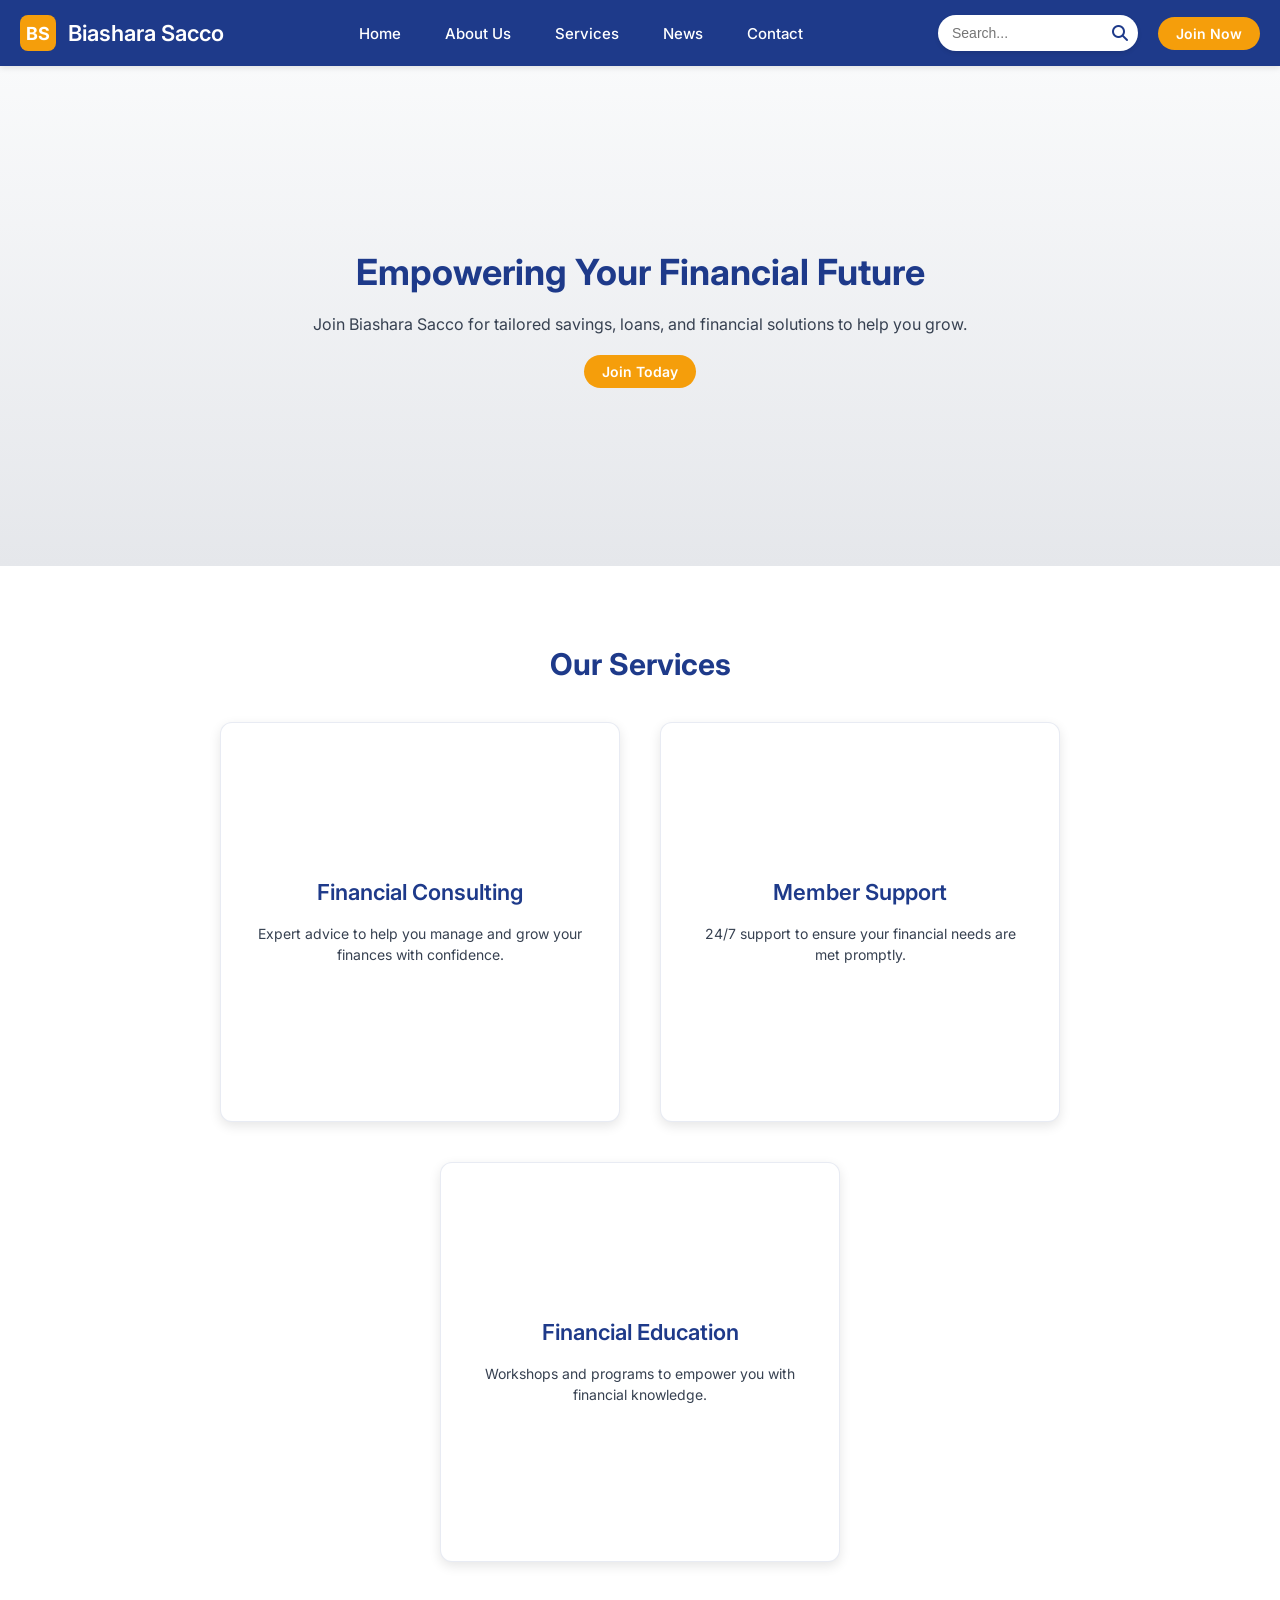
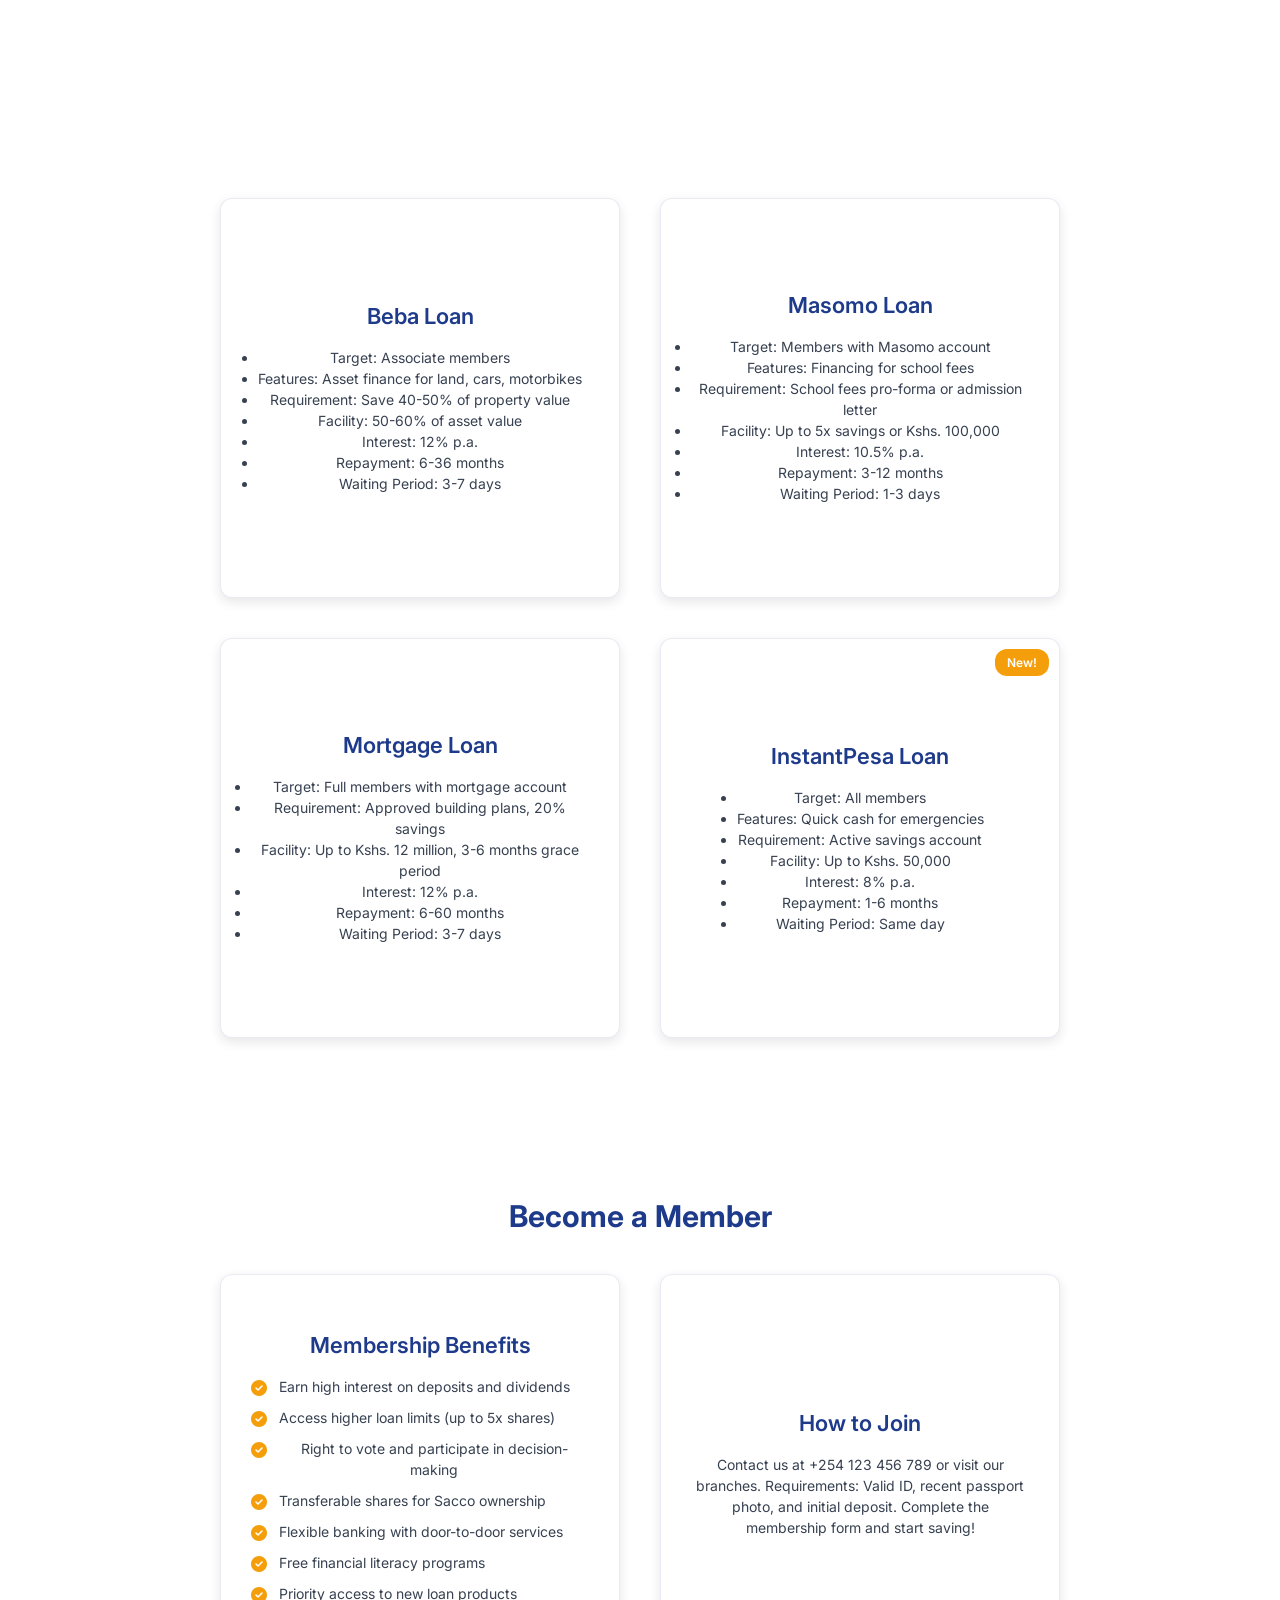
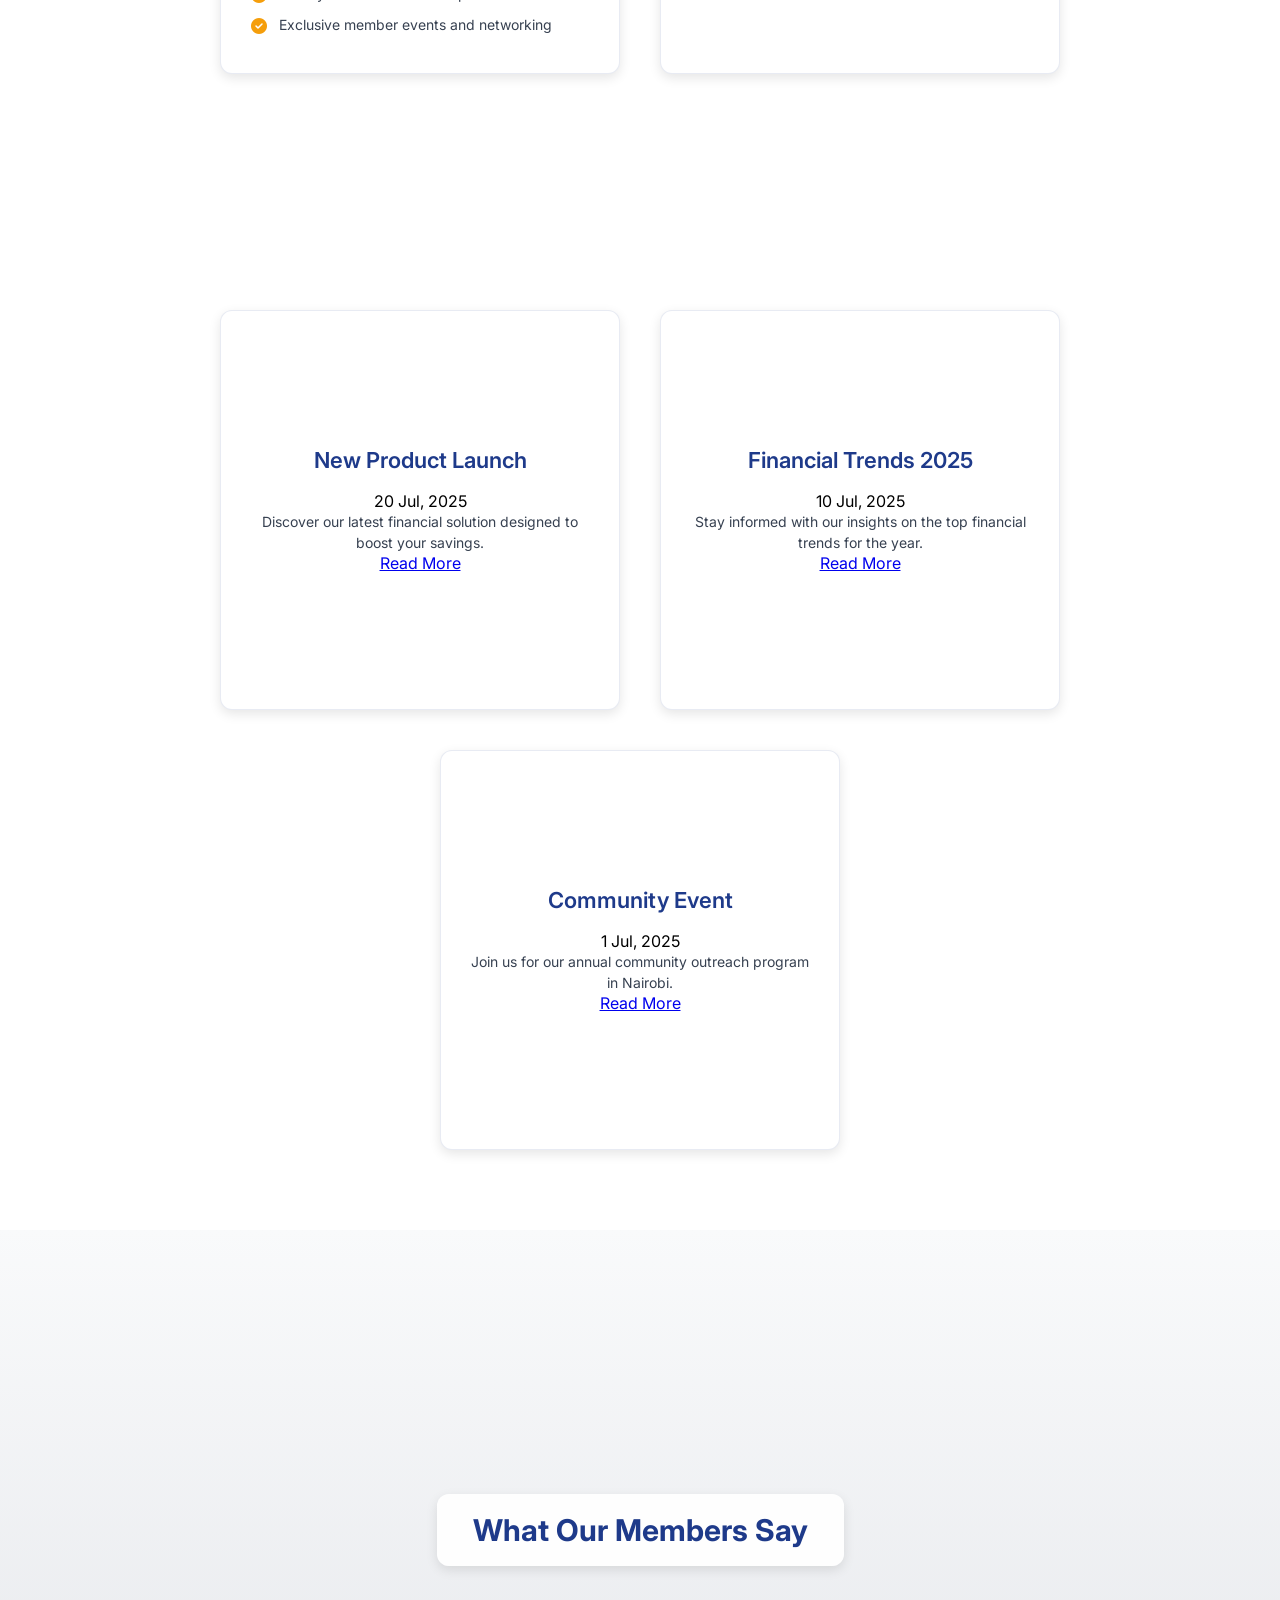
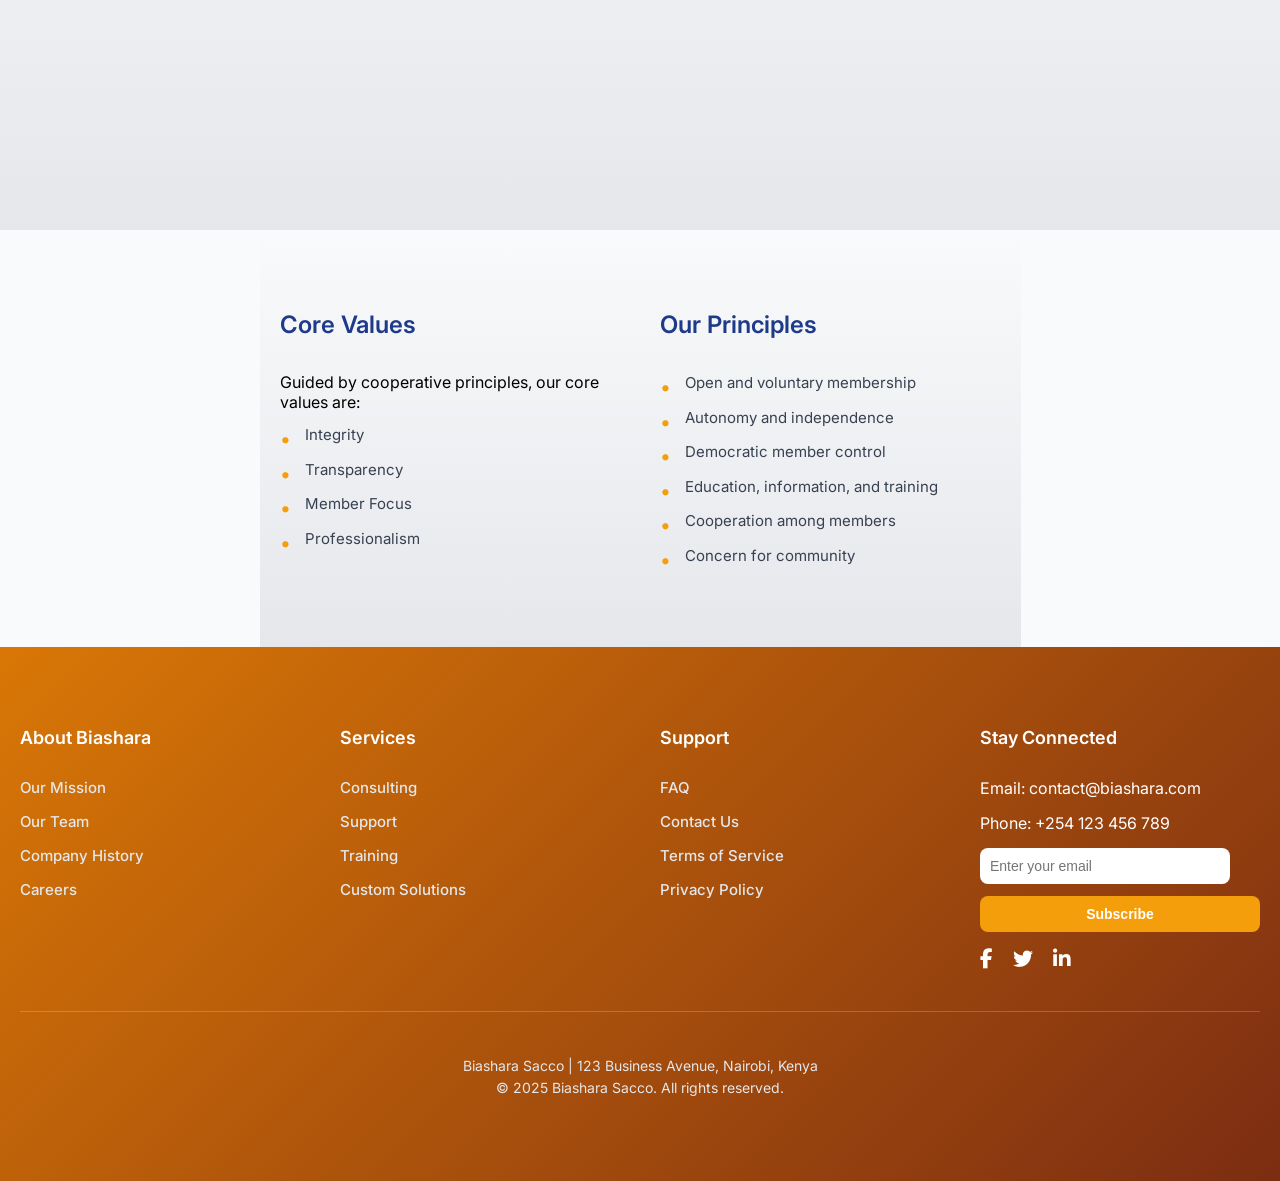
==== commit 84c52225: "Update index.html" ====
--- a/index.html
+++ b/index.html
@@ -4,39 +4,45 @@
     <meta charset="UTF-8">
     <meta name="viewport" content="width=device-width, initial-scale=1.0">
     <title>Biashara Sacco</title>
-    <link rel="stylesheet" href="https://cdnjs.cloudflare.com/ajax/libs/font-awesome/6.4.0/css/all.min.css">
+    <link rel="stylesheet" href="https://cdnjs.cloudflare.com/ajax/libs/font-awesome/6.4.0/css/all.min.css" integrity="sha512-iecdLmaskl7CVkqkXNQ/ZH/XLlvWZOJyj7Yy7tcenmpD1ypASozpmT/E0iPtmFIB46ZmdtAc9eNBvH0H/ZpiBw==" crossorigin="anonymous" referrerpolicy="no-referrer" />
     <link href="https://fonts.googleapis.com/css2?family=Inter:wght@400;500;600;700&display=swap" rel="stylesheet">
     <style>
+        :root {
+            --primary-blue: #1E3A8A;
+            --primary-orange: #F59E0B;
+            --primary-white: #FFFFFF;
+            --secondary-gray: #374151;
+            --light-gray: #F9FAFB;
+            --border-blue: rgba(30, 58, 138, 0.1);
+        }
+
+        * {
+            box-sizing: border-box;
+            margin: 0;
+            padding: 0;
+        }
+
         body {
-            margin: 0;
             min-height: 100vh;
-            background-color: #F9FAFB;
-            font-family: 'Inter', -apple-system, BlinkMacSystemFont, 'Segoe UI', Roboto, sans-serif;
+            background: var(--light-gray);
+            font-family: 'Inter', sans-serif;
             overflow-x: hidden;
         }
 
         .biashara {
+            display: grid;
+            grid-template-rows: min-content 500px repeat(7, min-content);
             width: 100%;
-            max-width: 100%;
-            display: grid;
-            grid-template-rows: min-content 500px min-content min-content min-content min-content 600px min-content min-content;
-            box-sizing: border-box;
-            overflow-x: hidden;
         }
 
         .biashara-nav {
-            background: #1E3A8A;
-            display: flex;
-            align-items: center;
-            justify-content: center;
+            background: var(--primary-blue);
             padding: 15px 20px;
-            box-shadow: 0 2px 6px rgba(0, 0, 0, 0.1);
             position: sticky;
             top: 0;
             z-index: 1000;
+            box-shadow: 0 2px 6px rgba(0, 0, 0, 0.1);
             transition: transform 0.3s ease;
-            width: 100%;
-            box-sizing: border-box;
         }
 
         .biashara-nav.hidden {
@@ -47,8 +53,8 @@
             display: flex;
             align-items: center;
             justify-content: space-between;
-            width: 100%;
             max-width: 1280px;
+            margin: 0 auto;
             gap: 20px;
         }
 
@@ -62,12 +68,12 @@
         .logo {
             width: 36px;
             height: 36px;
-            background: #F59E0B;
+            background: var(--primary-orange);
             border-radius: 8px;
             display: flex;
             align-items: center;
             justify-content: center;
-            color: #FFFFFF;
+            color: var(--primary-white);
             font-size: 18px;
             font-weight: 700;
         }
@@ -75,7 +81,7 @@
         .head span {
             font-size: 22px;
             font-weight: 600;
-            color: #FFFFFF;
+            color: var(--primary-white);
         }
 
         .nav-content {
@@ -84,19 +90,18 @@
             gap: 20px;
             flex: 1;
             justify-content: center;
-            width: 100%;
         }
 
         .links {
             display: flex;
             gap: 20px;
             align-items: center;
+            justify-content: center;
             flex: 1;
-            justify-content: center;
         }
 
         .links-child {
-            color: #FFFFFF;
+            color: var(--primary-white);
             font-size: 15px;
             font-weight: 500;
             text-decoration: none;
@@ -106,7 +111,7 @@
         }
 
         .links-child:hover {
-            color: #F59E0B;
+            color: var(--primary-orange);
         }
 
         .links-child:hover::after {
@@ -114,17 +119,13 @@
             position: absolute;
             width: 100%;
             height: 2px;
-            background: #F59E0B;
+            background: var(--primary-orange);
             bottom: 0;
             left: 0;
         }
 
         .dropdown {
             position: relative;
-        }
-
-        .dropdown-toggle {
-            cursor: pointer;
         }
 
         .dropdown-menu {
@@ -132,28 +133,27 @@
             position: absolute;
             top: 100%;
             left: 0;
-            background: #1E3A8A;
+            background: var(--primary-blue);
             min-width: 180px;
             box-shadow: 0 6px 15px rgba(0, 0, 0, 0.2);
             border-radius: 12px;
             z-index: 1000;
             padding: 8px 0;
-            transform: scale(0.9);
             opacity: 0;
-            transform-origin: top center;
-            animation: jelly 0.4s ease forwards;
-        }
-
-        @keyframes jelly {
-            0% { transform: scale(0.9, 0.9); opacity: 0; }
-            50% { transform: scale(1.05, 0.95); opacity: 0.8; }
-            100% { transform: scale(1, 1); opacity: 1; }
+            transform: translateY(10px);
+            transition: opacity 0.3s ease, transform 0.3s ease;
+        }
+
+        .dropdown:hover .dropdown-menu {
+            display: block;
+            opacity: 1;
+            transform: translateY(0);
         }
 
         .dropdown-menu a {
             display: block;
             padding: 10px 18px;
-            color: #FFFFFF;
+            color: var(--primary-white);
             text-decoration: none;
             font-size: 14px;
             font-weight: 500;
@@ -161,12 +161,8 @@
         }
 
         .dropdown-menu a:hover {
-            background: #F59E0B;
-            color: #FFFFFF;
-        }
-
-        .dropdown:hover .dropdown-menu {
-            display: block;
+            background: var(--primary-orange);
+            color: var(--primary-white);
         }
 
         .nav-toggle, .hamburger {
@@ -176,31 +172,31 @@
         .search-bar {
             display: flex;
             align-items: center;
-            background: #FFFFFF;
+            background: var(--primary-white);
             border-radius: 25px;
             padding: 6px 10px;
             box-shadow: 0 2px 4px rgba(0, 0, 0, 0.1);
+            max-width: 200px;
             flex-grow: 1;
-            max-width: 200px;
         }
 
         .search-bar input {
             border: none;
             outline: none;
             font-size: 14px;
-            color: #1E3A8A;
+            color: var(--primary-blue);
             width: 100%;
             padding: 4px;
         }
 
         .search-bar i {
-            color: #1E3A8A;
+            color: var(--primary-blue);
             cursor: pointer;
             transition: color 0.3s ease;
         }
 
         .search-bar i:hover {
-            color: #F59E0B;
+            color: var(--primary-orange);
         }
 
         .search-results {
@@ -208,7 +204,7 @@
             position: absolute;
             top: 100%;
             right: 20px;
-            background: #FFFFFF;
+            background: var(--primary-white);
             min-width: 200px;
             box-shadow: 0 6px 15px rgba(0, 0, 0, 0.15);
             border-radius: 12px;
@@ -221,7 +217,7 @@
         .search-results a {
             display: block;
             padding: 8px;
-            color: #1E3A8A;
+            color: var(--primary-blue);
             text-decoration: none;
             font-size: 13px;
             font-weight: 500;
@@ -229,14 +225,14 @@
         }
 
         .search-results a:hover {
-            background: #F59E0B;
-            color: #FFFFFF;
+            background: var(--primary-orange);
+            color: var(--primary-white);
             border-radius: 8px;
         }
 
         .cta-button {
-            background: #F59E0B;
-            color: #FFFFFF;
+            background: var(--primary-orange);
+            color: var(--primary-white);
             padding: 8px 18px;
             border-radius: 25px;
             text-decoration: none;
@@ -253,15 +249,13 @@
         }
 
         .biashara-hero {
-            background: linear-gradient(180deg, #F9FAFB 0%, #E5E7EB 100%);
+            background: linear-gradient(180deg, var(--light-gray) 0%, #E5E7EB 100%);
             display: flex;
             flex-direction: column;
             justify-content: center;
             align-items: center;
             text-align: center;
             padding: 50px 20px;
-            width: 100%;
-            box-sizing: border-box;
         }
 
         .hero-content {
@@ -279,33 +273,31 @@
         .hero-title {
             font-size: 36px;
             font-weight: 700;
-            color: #1E3A8A;
+            color: var(--primary-blue);
             margin-bottom: 18px;
             line-height: 1.2;
         }
 
         .hero-description {
             font-size: 16px;
-            color: #374151;
+            color: var(--secondary-gray);
             margin-bottom: 25px;
             line-height: 1.5;
         }
 
-        .biashara-services, .biashara-loans, .biashara-membership {
-            background-color: #FFFFFF;
+        .biashara-services, .biashara-loans, .biashara-membership, .biashara-news {
+            background: var(--primary-white);
             display: flex;
             flex-direction: column;
             gap: 40px;
             padding: 80px 20px;
             align-items: center;
-            width: 100%;
-            box-sizing: border-box;
-        }
-
-        .services-title, .loans-title, .membership-title {
+        }
+
+        .services-title, .loans-title, .membership-title, .news-title {
             font-size: 30px;
             font-weight: 700;
-            color: #1E3A8A;
+            color: var(--primary-blue);
             text-align: center;
             opacity: 0;
             transform: translateY(20px);
@@ -314,41 +306,47 @@
 
         .biashara-services.visible .services-title,
         .biashara-loans.visible .loans-title,
-        .biashara-membership.visible .membership-title {
+        .biashara-membership.visible .membership-title,
+        .biashara-news.visible .news-title {
             opacity: 1;
             transform: translateY(0);
-            transition-delay: 0s;
-        }
-
-        .services-container, .loans-container, .membership-container {
-            display: flex;
-            flex-direction: row;
+        }
+
+        .services-container, .loans-container, .membership-container, .news-container {
+            display: flex;
             flex-wrap: wrap;
             gap: 40px;
             justify-content: center;
-            align-items: center;
+            max-width: 1280px;
             width: 100%;
-            max-width: 1280px;
-        }
-
-        .services, .loan-item, .membership-item {
+        }
+
+        .services, .loan-item, .membership-item, .news-item {
             width: 400px;
             height: 400px;
-            background: #FFFFFF;
+            background: var(--primary-white);
             border-radius: 12px;
             box-shadow: 0 4px 12px rgba(0, 0, 0, 0.1);
-            opacity: 0;
-            transform: scale(0.95);
             display: flex;
             flex-direction: column;
             align-items: center;
             justify-content: center;
             text-align: center;
             padding: 30px;
-            transition: opacity 0.6s ease, transform 0.6s ease, box-shadow 0.3s ease;
-            box-sizing: border-box;
-            border: 1px solid rgba(30, 58, 138, 0.1);
-            position: relative;
+            transition: transform 0.3s ease, box-shadow 0.3s ease;
+            border: 1px solid var(--border-blue);
+            opacity: 0;
+            transform: scale(0.95);
+        }
+
+        .services.visible, .loan-item.visible, .membership-item.visible, .news-item.visible {
+            opacity: 1;
+            transform: scale(1);
+        }
+
+        .services:hover, .loan-item:hover, .membership-item:hover, .news-item:hover {
+            transform: scale(1.02);
+            box-shadow: 0 8px 20px rgba(0, 0, 0, 0.15);
         }
 
         .membership-item {
@@ -360,76 +358,39 @@
         }
 
         .membership-item::-webkit-scrollbar-track {
-            background: #F9FAFB;
+            background: var(--light-gray);
             border-radius: 8px;
         }
 
         .membership-item::-webkit-scrollbar-thumb {
-            background: #1E3A8A;
+            background: var(--primary-blue);
             border-radius: 8px;
         }
 
         .membership-item::-webkit-scrollbar-thumb:hover {
-            background: #F59E0B;
-        }
-
-        .services:hover, .loan-item:hover, .membership-item:hover {
-            transform: scale(1.01);
-            box-shadow: 0 6px 16px rgba(0, 0, 0, 0.15);
-        }
-
-        .services.visible, .loan-item.visible, .membership-item.visible {
-            opacity: 1;
-            transform: scale(1);
-        }
-
-        .services:nth-child(1), .loan-item:nth-child(1), .membership-item:nth-child(1) { transition-delay: 0.3s; }
-        .services:nth-child(2), .loan-item:nth-child(2), .membership-item:nth-child(2) { transition-delay: 0.5s; }
-        .services:nth-child(3), .loan-item:nth-child(3) { transition-delay: 0.7s; }
-        .loan-item:nth-child(4) { transition-delay: 0.9s; }
-
-        .service-title, .loan-title, .membership-benefit-title {
+            background: var(--primary-orange);
+        }
+
+        .service-title, .loan-title, .membership-benefit-title, .news-item-title {
             font-size: 22px;
             font-weight: 600;
-            color: #1E3A8A;
+            color: var(--primary-blue);
             margin-bottom: 18px;
-            opacity: 0;
-            transform: translateY(20px);
-            transition: opacity 0.6s ease, transform 0.6s ease;
-        }
-
-        .services.visible .service-title,
-        .loan-item.visible .loan-title,
-        .membership-item.visible .membership-benefit-title {
-            opacity: 1;
-            transform: translateY(0);
-            transition-delay: 0.4s;
-        }
-
-        .service-description, .loan-description, .membership-description {
+        }
+
+        .service-description, .loan-description, .membership-description, .news-description {
             font-size: 14px;
-            color: #374151;
-            opacity: 0;
-            transform: translateY(20px);
-            transition: opacity 0.6s ease, transform 0.6s ease;
+            color: var(--secondary-gray);
             line-height: 1.5;
             max-height: 240px;
-        }
-
-        .services.visible .service-description,
-        .loan-item.visible .loan-description,
-        .membership-item.visible .membership-description {
-            opacity: 1;
-            transform: translateY(0);
-            transition-delay: 0.5s;
         }
 
         .loan-badge {
             position: absolute;
             top: 10px;
             right: 10px;
-            background: #F59E0B;
-            color: #FFFFFF;
+            background: var(--primary-orange);
+            color: var(--primary-white);
             font-size: 12px;
             font-weight: 600;
             padding: 6px 12px;
@@ -444,163 +405,25 @@
         }
 
         .membership-details i {
-            color: #F59E0B;
+            color: var(--primary-orange);
             font-size: 16px;
             margin-top: 4px;
         }
 
-        .biashara-news {
-            background-color: #FFFFFF;
-            display: flex;
-            flex-direction: column;
-            gap: 40px;
+        .biashara-comments {
+            background: linear-gradient(180deg, var(--light-gray) 0%, #E5E7EB 100%);
             padding: 80px 20px;
-            align-items: center;
-            width: 100%;
-            box-sizing: border-box;
-        }
-
-        .news-title {
-            font-size: 30px;
-            font-weight: 700;
-            color: #1E3A8A;
-            text-align: center;
-            opacity: 0;
-            transform: translateY(20px);
-            transition: opacity 0.6s ease, transform 0.6s ease;
-        }
-
-        .biashara-news.visible .news-title {
-            opacity: 1;
-            transform: translateY(0);
-            transition-delay: 0s;
-        }
-
-        .news-container {
-            display: flex;
-            flex-wrap: wrap;
-            gap: 40px;
-            justify-content: center;
-            width: 100%;
-            max-width: 1280px;
-        }
-
-        .news-item {
-            width: 400px;
-            height: 400px;
-            background: #FFFFFF;
-            border-radius: 12px;
-            box-shadow: 0 4px 12px rgba(0, 0, 0, 0.1);
-            opacity: 0;
-            transform: scale(0.95);
-            display: flex;
-            flex-direction: column;
-            align-items: center;
-            justify-content: center;
-            text-align: center;
-            padding: 30px;
-            transition: opacity 0.6s ease, transform 0.6s ease, box-shadow 0.3s ease;
-            box-sizing: border-box;
-            border: 1px solid rgba(30, 58, 138, 0.1);
-        }
-
-        .news-item:hover {
-            transform: scale(1.01);
-            box-shadow: 0 6px 16px rgba(0, 0, 0, 0.15);
-        }
-
-        .news-item.visible {
-            opacity: 1;
-            transform: scale(1);
-        }
-
-        .news-item:nth-child(1) { transition-delay: 0.3s; }
-        .news-item:nth-child(2) { transition-delay: 0.5s; }
-        .news-item:nth-child(3) { transition-delay: 0.7s; }
-
-        .news-item-title {
-            font-size: 22px;
-            font-weight: 600;
-            color: #1E3A8A;
-            margin-bottom: 10px;
-            opacity: 0;
-            transform: translateY(20px);
-            transition: opacity 0.6s ease, transform 0.6s ease;
-        }
-
-        .news-item.visible .news-item-title {
-            opacity: 1;
-            transform: translateY(0);
-            transition-delay: 0.4s;
-        }
-
-        .news-date {
-            font-size: 13px;
-            color: #1E3A8A;
-            margin-bottom: 10px;
-            opacity: 0;
-            transform: translateY(20px);
-            transition: opacity 0.6s ease, transform 0.6s ease;
-        }
-
-        .news-item.visible .news-date {
-            opacity: 1;
-            transform: translateY(0);
-            transition-delay: 0.5s;
-        }
-
-        .news-description {
-            font-size: 14px;
-            color: #374151;
-            opacity: 0;
-            transform: translateY(20px);
-            transition: opacity 0.6s ease, transform 0.6s ease;
-            line-height: 1.5;
-            margin-bottom: 10px;
-        }
-
-        .news-item.visible .news-description {
-            opacity: 1;
-            transform: translateY(0);
-            transition-delay: 0.6s;
-        }
-
-        .news-item a {
-            color: #F59E0B;
-            text-decoration: none;
-            font-weight: 600;
-            font-size: 14px;
-            opacity: 0;
-            transform: translateY(20px);
-            transition: opacity 0.6s ease, transform 0.6s ease, color 0.3s ease;
-        }
-
-        .news-item.visible a {
-            opacity: 1;
-            transform: translateY(0);
-            transition-delay: 0.7s;
-        }
-
-        .news-item a:hover {
-            color: #D97706;
-        }
-
-        .biashara-comments {
-            background: linear-gradient(180deg, #F9FAFB 0%, #E5E7EB 100%);
-            position: relative;
-            padding: 80px 20px;
-            width: 100%;
-            box-sizing: border-box;
             min-height: 600px;
             display: flex;
             justify-content: center;
             align-items: center;
+            position: relative;
         }
 
         .comments-title {
             font-size: 30px;
             font-weight: 700;
-            color: #1E3A8A;
+            color: var(--primary-blue);
             text-align: center;
             background: rgba(255, 255, 255, 0.95);
             padding: 18px 36px;
@@ -615,12 +438,11 @@
         .biashara-comments.visible .comments-title {
             opacity: 1;
             transform: scale(1);
-            transition-delay: 0s;
         }
 
         .comment {
             position: absolute;
-            background: #FFFFFF;
+            background: var(--primary-white);
             padding: 18px;
             width: 300px;
             height: 110px;
@@ -631,8 +453,7 @@
             gap: 12px;
             opacity: 0;
             transition: opacity 0.6s ease, transform 0.3s ease, filter 0.3s ease;
-            box-sizing: border-box;
-            border: 1px solid rgba(30, 58, 138, 0.1);
+            border: 1px solid var(--border-blue);
         }
 
         .comment.under-title {
@@ -656,17 +477,16 @@
         .comment:nth-child(7) { transition-delay: 0.8s; }
         .comment:nth-child(8) { transition-delay: 0.9s; }
         .comment:nth-child(9) { transition-delay: 1.0s; }
-        .comment:nth-child(10) { transition-delay: 1.1s; }
 
         .comment-profile-pic {
             width: 40px;
             height: 40px;
             border-radius: 50%;
-            background: #1E3A8A;
+            background: var(--primary-blue);
             display: flex;
             align-items: center;
             justify-content: center;
-            color: #FFFFFF;
+            color: var(--primary-white);
             font-weight: 600;
             font-size: 16px;
         }
@@ -677,29 +497,20 @@
 
         .comment-name {
             font-weight: 600;
-            color: #1E3A8A;
+            color: var(--primary-blue);
             margin-bottom: 6px;
             font-size: 14px;
         }
 
         .comment-text {
             font-size: 13px;
-            color: #374151;
+            color: var(--secondary-gray);
             line-height: 1.4;
         }
 
-        .biashara-career {
-            background: linear-gradient(180deg, #F9FAFB 0%, #E5E7EB 100%);
-            width: 100%;
-            box-sizing: border-box;
-        }
-
         .biashara-principles {
-            background: linear-gradient(180deg, #F9FAFB 0%, #E5E7EB 100%);
+            background: linear-gradient(180deg, var(--light-gray) 0%, #E5E7EB 100%);
             padding: 80px 20px;
-            width: 100%;
-            box-sizing: border-box;
-            text-align: left;
             max-width: 1280px;
             margin: 0 auto;
         }
@@ -708,7 +519,6 @@
             display: flex;
             flex-direction: row;
             gap: 40px;
-            width: 100%;
         }
 
         .principles-column {
@@ -716,13 +526,12 @@
             display: flex;
             flex-direction: column;
             gap: 15px;
-            min-width: 0;
         }
 
         .principles-title {
             font-size: 24px;
             font-weight: 600;
-            color: #1E3A8A;
+            color: var(--primary-blue);
             margin-bottom: 18px;
         }
 
@@ -734,7 +543,7 @@
 
         .principle-item {
             font-size: 15px;
-            color: #374151;
+            color: var(--secondary-gray);
             line-height: 1.5;
             position: relative;
             padding-left: 25px;
@@ -744,17 +553,14 @@
             content: '•';
             position: absolute;
             left: 0;
-            color: #F59E0B;
+            color: var(--primary-orange);
             font-size: 20px;
-            line-height: 1.5;
         }
 
         .biashara-footer {
             background: linear-gradient(135deg, #D97706 0%, #7C2D12 100%);
             padding: 80px 20px;
-            color: #FFFFFF;
-            width: 100%;
-            box-sizing: border-box;
+            color: var(--primary-white);
         }
 
         .footer-content {
@@ -764,7 +570,6 @@
             grid-template-columns: repeat(4, 1fr);
             gap: 40px;
             padding-bottom: 40px;
-            box-sizing: border-box;
         }
 
         .footer-column {
@@ -777,7 +582,6 @@
             font-size: 18px;
             font-weight: 600;
             margin-bottom: 15px;
-            color: #FFFFFF;
         }
 
         .footer-column a {
@@ -789,7 +593,7 @@
         }
 
         .footer-column a:hover {
-            color: #F59E0B;
+            color: var(--primary-orange);
         }
 
         .newsletter-form {
@@ -803,14 +607,14 @@
             border: none;
             border-radius: 8px;
             font-size: 14px;
-            color: #374151;
+            color: var(--secondary-gray);
             width: 100%;
             max-width: 250px;
         }
 
         .newsletter-form button {
-            background: #F59E0B;
-            color: #FFFFFF;
+            background: var(--primary-orange);
+            color: var(--primary-white);
             padding: 10px;
             border: none;
             border-radius: 8px;
@@ -831,12 +635,12 @@
 
         .social-links a {
             font-size: 20px;
-            color: #FFFFFF;
+            color: var(--primary-white);
             transition: color 0.3s ease, transform 0.2s ease;
         }
 
         .social-links a:hover {
-            color: #F59E0B;
+            color: var(--primary-orange);
             transform: translateY(-2px);
         }
 
@@ -844,85 +648,17 @@
             text-align: center;
             padding-top: 40px;
             border-top: 1px solid rgba(255, 255, 255, 0.2);
-            display: flex;
-            flex-direction: column;
-            align-items: center;
-            justify-content: center;
         }
 
         .footer-bottom p {
             font-size: 14px;
             color: #E5E7EB;
             margin: 5px 0;
-            width: 100%;
-            text-align: center;
-        }
-
-        .loan-details, .membership-details {
-            font-size: 14px;
-            color: #374151;
-            line-height: 1.5;
-            text-align: left;
-        }
-
-        .loan-details li, .membership-details li {
-            margin-bottom: 10px;
         }
 
         @media (max-width: 1024px) {
             .biashara {
-                grid-template-rows: min-content 400px min-content min-content min-content min-content 600px min-content min-content;
-            }
-
-            .biashara-nav {
-                padding: 12px 15px;
-            }
-
-            .nav-container {
-                gap: 15px;
-            }
-
-            .head span {
-                font-size: 20px;
-            }
-
-            .links {
-                gap: 15px;
-            }
-
-            .links-child {
-                font-size: 14px;
-                padding: 6px 10px;
-            }
-
-            .search-bar {
-                max-width: 160px;
-            }
-
-            .search-bar input {
-                font-size: 13px;
-            }
-
-            .cta-button {
-                padding: 6px 14px;
-                font-size: 13px;
-                min-width: 80px;
-            }
-
-            .biashara-hero {
-                padding: 40px 15px;
-            }
-
-            .hero-title {
-                font-size: 32px;
-            }
-
-            .hero-description {
-                font-size: 15px;
-            }
-
-            .biashara-services, .biashara-loans, .biashara-membership, .biashara-news {
-                padding: 60px 15px;
+                grid-template-rows: min-content 400px repeat(7, min-content);
             }
 
             .services, .loan-item, .membership-item, .news-item {
@@ -930,28 +666,8 @@
                 height: 360px;
             }
 
-            .service-title, .loan-title, .membership-benefit-title, .news-item-title {
-                font-size: 20px;
-            }
-
-            .service-description, .loan-description, .membership-description, .news-description {
-                font-size: 13px;
-                max-height: 200px;
-            }
-
-            .comment {
-                width: 280px;
-                height: 100px;
-            }
-
-            .principles-content {
-                flex-direction: column;
-                gap: 30px;
-            }
-
             .footer-content {
                 grid-template-columns: repeat(2, 1fr);
-                gap: 30px;
             }
         }
 
@@ -963,11 +679,10 @@
                 width: 26px;
                 height: 18px;
                 cursor: pointer;
-                margin-left: 10px;
             }
 
             .hamburger span {
-                background: #FFFFFF;
+                background: var(--primary-white);
                 height: 2px;
                 border-radius: 2px;
                 transition: all 0.3s ease;
@@ -992,11 +707,9 @@
                 top: 70px;
                 left: 0;
                 width: 100%;
-                background: #1E3A8A;
+                background: var(--primary-blue);
                 padding: 12px;
                 box-shadow: 0 4px 12px rgba(0, 0, 0, 0.15);
-                align-items: flex-start;
-                box-sizing: border-box;
             }
 
             .nav-toggle:checked ~ .nav-content {
@@ -1005,15 +718,8 @@
 
             .links {
                 flex-direction: column;
-                width: 100%;
                 align-items: flex-start;
                 gap: 8px;
-            }
-
-            .links-child {
-                padding: 10px;
-                font-size: 14px;
-                color: #FFFFFF;
             }
 
             .dropdown-menu {
@@ -1024,208 +730,54 @@
                 opacity: 1;
                 display: none;
                 border-radius: 0;
-                animation: none;
             }
 
             .dropdown.active .dropdown-menu {
                 display: block;
-            }
-
-            .search-bar {
-                margin-left: 10px;
-                padding: 5px 8px;
-                max-width: 140px;
-            }
-
-            .search-bar input {
-                font-size: 13px;
-            }
-
-            .cta-button {
-                padding: 6px 12px;
-                font-size: 13px;
-                min-width: 80px;
-            }
-
-            .biashara-hero {
-                padding: 30px 10px;
-            }
-
-            .hero-title {
-                font-size: 28px;
-            }
-
-            .hero-description {
-                font-size: 14px;
-            }
-
-            .biashara-services, .biashara-loans, .biashara-membership, .biashara-news {
-                padding: 50px 10px;
             }
 
             .services, .loan-item, .membership-item, .news-item {
                 width: 340px;
                 height: 340px;
-                margin: 0 auto;
             }
 
             .news-container, .loans-container, .membership-container {
                 display: grid;
                 grid-template-columns: 1fr;
                 gap: 30px;
-                justify-items: center;
-            }
-
-            .comment {
-                width: 260px;
-                height: 90px;
-            }
-
-            .footer-content {
-                grid-template-columns: repeat(2, 1fr);
-                gap: 20px;
             }
         }
 
         @media (max-width: 500px) {
             .biashara {
-                grid-template-rows: min-content 350px min-content min-content min-content min-content 600px min-content min-content;
-            }
-
-            .biashara-nav {
-                padding: 10px 12px;
-            }
-
-            .nav-container {
-                gap: 10px;
-            }
-
-            .head span {
-                font-size: 18px;
-            }
-
-            .logo {
-                width: 30px;
-                height: 30px;
-                font-size: 14px;
-            }
-
-            .hamburger {
-                width: 22px;
-                height: 16px;
-            }
-
-            .hamburger span {
-                height: 2px;
-            }
-
-            .nav-content {
-                top: 60px;
-                padding: 10px;
-            }
-
-            .links-child {
-                font-size: 13px;
-                padding: 8px;
-            }
-
-            .search-bar {
-                padding: 4px 6px;
-                max-width: 120px;
-            }
-
-            .search-bar input {
-                font-size: 12px;
-            }
-
-            .cta-button {
-                padding: 5px 10px;
-                font-size: 12px;
-                min-width: 70px;
-            }
-
-            .biashara-hero {
-                padding: 20px 10px;
-            }
-
-            .hero-title {
-                font-size: 24px;
-            }
-
-            .hero-description {
-                font-size: 13px;
-            }
-
-            .biashara-services, .biashara-loans, .biashara-membership, .biashara-news {
-                padding: 40px 10px;
+                grid-template-rows: min-content 350px repeat(7, min-content);
             }
 
             .services, .loan-item, .membership-item, .news-item {
                 width: 300px;
                 height: 300px;
-                margin: 0 auto;
-            }
-
-            .services-title, .loans-title, .membership-title, .news-title {
-                font-size: 26px;
-            }
-
-            .service-title, .loan-title, .membership-benefit-title, .news-item-title {
-                font-size: 18px;
-            }
-
-            .service-description, .loan-description, .membership-description, .news-description {
-                font-size: 12px;
-                max-height: 180px;
-            }
-
-            .comment {
-                width: 220px;
-                height: 80px;
-            }
-
-            .comment-profile-pic {
-                width: 32px;
-                height: 32px;
-                font-size: 14px;
-            }
-
-            .comment-name {
-                font-size: 12px;
-            }
-
-            .comment-text {
-                font-size: 11px;
-            }
-
-            .footer-content {
-                grid-template-columns: repeat(2, 1fr);
-                gap: 15px;
-            }
-
-            .news-container, .loans-container, .membership-container {
-                display: grid;
-                grid-template-columns: 1fr;
-                gap: 20px;
-                justify-items: center;
-            }
-
-            .newsletter-form input {
-                max-width: 200px;
+            }
+
+            .hero-title {
+                font-size: 24px;
+            }
+
+            .hero-description {
+                font-size: 13px;
             }
         }
     </style>
 </head>
 <body>
     <div class="biashara">
-        <div class="biashara-nav">
+        <nav class="biashara-nav" aria-label="Main navigation">
             <div class="nav-container">
                 <div class="head">
                     <div class="logo">BS</div>
                     <span>Biashara Sacco</span>
                 </div>
-                <input type="checkbox" id="nav-toggle" class="nav-toggle">
-                <label for="nav-toggle" class="hamburger">
+                <input type="checkbox" id="nav-toggle" class="nav-toggle" aria-hidden="true">
+                <label for="nav-toggle" class="hamburger" aria-label="Toggle navigation">
                     <span></span>
                     <span></span>
                     <span></span>
@@ -1234,48 +786,55 @@
                     <div class="links">
                         <a class="links-child" href="index.html" data-search="Home">Home</a>
                         <a class="links-child" href="about.html" data-search="About">About Us</a>
-                        <a class="links-child" href="services.html" data-search="Services">Services</a>
+                        <div class="dropdown">
+                            <a class="links-child dropdown-toggle" href="services.html" data-search="Services">Services</a>
+                            <div class="dropdown-menu">
+                                <a href="#services-consulting">Consulting</a>
+                                <a href="#services-support">Support</a>
+                                <a href="#services-training">Training</a>
+                            </div>
+                        </div>
                         <a class="links-child" href="news.html" data-search="News">News</a>
                         <a class="links-child" href="#contact" data-search="Contact">Contact</a>
                     </div>
-                    <div class="search-bar">
-                        <input type="text" placeholder="Search..." id="search-input">
-                        <i class="fas fa-search"></i>
+                    <div class="search-bar" role="search">
+                        <input type="text" placeholder="Search..." id="search-input" aria-label="Search">
+                        <i class="fas fa-search" aria-hidden="true"></i>
                     </div>
                     <div class="search-results" id="search-results"></div>
                     <a href="#join" class="cta-button">Join Now</a>
                 </div>
             </div>
-        </div>
-        <div class="biashara-hero">
+        </nav>
+        <section class="biashara-hero" aria-label="Hero section">
             <div class="hero-content">
                 <h1 class="hero-title">Empowering Your Financial Future</h1>
                 <p class="hero-description">Join Biashara Sacco for tailored savings, loans, and financial solutions to help you grow.</p>
                 <a href="#join" class="cta-button">Join Today</a>
             </div>
-        </div>
-        <div class="biashara-services">
-            <div class="services-title">Our Services</div>
+        </section>
+        <section class="biashara-services" aria-label="Services section">
+            <h2 class="services-title">Our Services</h2>
             <div class="services-container">
                 <div class="services" data-search="Consulting">
-                    <div class="service-title">Financial Consulting</div>
+                    <h3 class="service-title">Financial Consulting</h3>
                     <p class="service-description">Expert advice to help you manage and grow your finances with confidence.</p>
                 </div>
                 <div class="services" data-search="Support">
-                    <div class="service-title">Member Support</div>
+                    <h3 class="service-title">Member Support</h3>
                     <p class="service-description">24/7 support to ensure your financial needs are met promptly.</p>
                 </div>
                 <div class="services" data-search="Training">
-                    <div class="service-title">Financial Education</div>
+                    <h3 class="service-title">Financial Education</h3>
                     <p class="service-description">Workshops and programs to empower you with financial knowledge.</p>
                 </div>
             </div>
-        </div>
-        <div class="biashara-loans">
-            <div class="loans-title">Our Loan Products</div>
+        </section>
+        <section class="biashara-loans" aria-label="Loans section">
+            <h2 class="loans-title">Our Loan Products</h2>
             <div class="loans-container">
                 <div class="loan-item">
-                    <div class="loan-title">Beba Loan</div>
+                    <h3 class="loan-title">Beba Loan</h3>
                     <div class="loan-description">
                         <ul class="loan-details">
                             <li>Target: Associate members</li>
@@ -1289,7 +848,7 @@
                     </div>
                 </div>
                 <div class="loan-item">
-                    <div class="loan-title">Masomo Loan</div>
+                    <h3 class="loan-title">Masomo Loan</h3>
                     <div class="loan-description">
                         <ul class="loan-details">
                             <li>Target: Members with Masomo account</li>
@@ -1303,7 +862,7 @@
                     </div>
                 </div>
                 <div class="loan-item">
-                    <div class="loan-title">Mortgage Loan</div>
+                    <h3 class="loan-title">Mortgage Loan</h3>
                     <div class="loan-description">
                         <ul class="loan-details">
                             <li>Target: Full members with mortgage account</li>
@@ -1316,8 +875,8 @@
                     </div>
                 </div>
                 <div class="loan-item">
-                    <div class="loan-title">InstantPesa Loan</div>
-                    <div class="loan-badge">New!</div>
+                    <h3 class="loan-title">InstantPesa Loan</h3>
+                    <span class="loan-badge">New!</span>
                     <div class="loan-description">
                         <ul class="loan-details">
                             <li>Target: All members</li>
@@ -1331,12 +890,12 @@
                     </div>
                 </div>
             </div>
-        </div>
-        <div class="biashara-membership">
-            <div class="membership-title">Become a Member</div>
+        </section>
+        <section class="biashara-membership" aria-label="Membership section">
+            <h2 class="membership-title">Become a Member</h2>
             <div class="membership-container">
                 <div class="membership-item">
-                    <div class="membership-benefit-title">Membership Benefits</div>
+                    <h3 class="membership-benefit-title">Membership Benefits</h3>
                     <div class="membership-description">
                         <ul class="membership-details">
                             <li><i class="fas fa-check-circle"></i>Earn high interest on deposits and dividends</li>
@@ -1351,14 +910,14 @@
                     </div>
                 </div>
                 <div class="membership-item">
-                    <div class="membership-benefit-title">How to Join</div>
+                    <h3 class="membership-benefit-title">How to Join</h3>
                     <div class="membership-description">
                         <p>Contact us at +254 123 456 789 or visit our branches. Requirements: Valid ID, recent passport photo, and initial deposit. Complete the membership form and start saving!</p>
                     </div>
                 </div>
             </div>
-        </div>
-        <div class="biashara-news">
+        </section>
+        <section class="biashara-news" aria-label="News section">
             <h2 class="news-title">News & Updates</h2>
             <div class="news-container">
                 <div class="news-item">
@@ -1380,9 +939,9 @@
                     <a href="#news-event">Read More</a>
                 </div>
             </div>
-        </div>
-        <div class="biashara-comments">
-            <div class="comments-title">What Our Members Say</div>
+        </section>
+        <section class="biashara-comments" aria-label="Testimonials section">
+            <h2 class="comments-title">What Our Members Say</h2>
             <div class="comment">
                 <div class="comment-profile-pic">JM</div>
                 <div class="comment-content">
@@ -1446,16 +1005,8 @@
                     <div class="comment-text">A great experience with Biashara!</div>
                 </div>
             </div>
-            <div class="comment">
-                <div class="comment-profile-pic">JP</div>
-                <div class="comment-content">
-                    <div class="comment-name">James P.</div>
-                    <div class="comment-text">Superb member care!</div>
-                </div>
-            </div>
-        </div>
-        <div class="biashara-career"></div>
-        <div class="biashara-principles">
+        </section>
+        <section class="biashara-principles" aria-label="Principles section">
             <div class="principles-content">
                 <div class="principles-column">
                     <h2 class="principles-title">Core Values</h2>
@@ -1479,8 +1030,8 @@
                     </div>
                 </div>
             </div>
-        </div>
-        <div class="biashara-footer">
+        </section>
+        <footer class="biashara-footer" aria-label="Footer">
             <div class="footer-content">
                 <div class="footer-column">
                     <h4>About Biashara</h4>
@@ -1508,13 +1059,13 @@
                     <p>Email: contact@biashara.com</p>
                     <p>Phone: +254 123 456 789</p>
                     <div class="newsletter-form">
-                        <input type="email" placeholder="Enter your email" id="newsletter-input">
+                        <input type="email" placeholder="Enter your email" id="newsletter-input" aria-label="Newsletter email">
                         <button type="button" id="newsletter-submit">Subscribe</button>
                     </div>
                     <div class="social-links">
-                        <a href="https://facebook.com/biashara" target="_blank"><i class="fab fa-facebook-f"></i></a>
-                        <a href="https://twitter.com/biashara" target="_blank"><i class="fab fa-twitter"></i></a>
-                        <a href="https://linkedin.com/company/biashara" target="_blank"><i class="fab fa-linkedin-in"></i></a>
+                        <a href="https://facebook.com/biashara" target="_blank" aria-label="Facebook"><i class="fab fa-facebook-f"></i></a>
+                        <a href="https://twitter.com/biashara" target="_blank" aria-label="Twitter"><i class="fab fa-twitter"></i></a>
+                        <a href="https://linkedin.com/company/biashara" target="_blank" aria-label="LinkedIn"><i class="fab fa-linkedin-in"></i></a>
                     </div>
                 </div>
             </div>
@@ -1522,33 +1073,19 @@
                 <p>Biashara Sacco | 123 Business Avenue, Nairobi, Kenya</p>
                 <p>© 2025 Biashara Sacco. All rights reserved.</p>
             </div>
-        </div>
+        </footer>
     </div>
     <script>
         document.addEventListener('DOMContentLoaded', () => {
-            const dropdownToggles = document.querySelectorAll('.dropdown-toggle');
             const nav = document.querySelector('.biashara-nav');
             const navToggle = document.getElementById('nav-toggle');
-            const services = document.querySelectorAll('.services');
-            const loans = document.querySelectorAll('.loan-item');
-            const membershipItems = document.querySelectorAll('.membership-item');
-            const comments = document.querySelectorAll('.comment');
-            const newsItems = document.querySelectorAll('.news-item');
-            const hero = document.querySelector('.biashara-hero');
-            const servicesSection = document.querySelector('.biashara-services');
-            const loansSection = document.querySelector('.biashara-loans');
-            const membershipSection = document.querySelector('.biashara-membership');
-            const newsSection = document.querySelector('.biashara-news');
-            const commentsSection = document.querySelector('.biashara-comments');
-            const servicesTitle = document.querySelector('.services-title');
-            const loansTitle = document.querySelector('.loans-title');
-            const membershipTitle = document.querySelector('.membership-title');
-            const newsTitle = document.querySelector('.news-title');
-            const commentsTitle = document.querySelector('.comments-title');
             const searchInput = document.getElementById('search-input');
             const searchResults = document.getElementById('search-results');
             const newsletterSubmit = document.getElementById('newsletter-submit');
             const newsletterInput = document.getElementById('newsletter-input');
+            const dropdownToggles = document.querySelectorAll('.dropdown-toggle');
+            const sections = document.querySelectorAll('.biashara-hero, .biashara-services, .biashara-loans, .biashara-membership, .biashara-news, .biashara-comments');
+            const items = document.querySelectorAll('.services, .loan-item, .membership-item, .news-item, .comment');
             let lastScroll = 0;
 
             const searchableItems = [
@@ -1569,71 +1106,40 @@
                 { name: 'Privacy Policy', href: '#privacy' }
             ];
 
-            dropdownToggles.forEach(toggle => {
-                toggle.addEventListener('click', (e) => {
-                    if (window.innerWidth <= 768) {
-                        e.preventDefault();
-                        const dropdown = toggle.closest('.dropdown');
-                        dropdown.classList.toggle('active');
-                    }
+            const observer = new IntersectionObserver((entries) => {
+                entries.forEach(entry => {
+                    entry.target.classList.toggle('visible', entry.isIntersecting);
                 });
+            }, { threshold: 0.3 });
+
+            sections.forEach(section => observer.observe(section));
+            items.forEach((item, index) => {
+                observer.observe(item);
+                item.style.transitionDelay = `${0.3 + index * 0.2}s`;
             });
 
-            window.addEventListener('scroll', () => {
+            const handleScroll = () => {
                 const currentScroll = window.pageYOffset;
-                if (currentScroll > lastScroll) {
-                    nav.classList.add('hidden');
+                nav.classList.toggle('hidden', currentScroll > lastScroll && currentScroll > 0);
+                lastScroll = currentScroll <= 0 ? 0 : currentScroll;
+            };
+
+            const handleSearch = () => {
+                const query = searchInput.value.toLowerCase().trim();
+                searchResults.innerHTML = '';
+                if (query) {
+                    const results = searchableItems.filter(item => item.name.toLowerCase().includes(query));
+                    results.forEach(result => {
+                        const link = document.createElement('a');
+                        link.href = result.href;
+                        link.textContent = result.name;
+                        searchResults.appendChild(link);
+                    });
+                    searchResults.style.display = results.length ? 'block' : 'none';
                 } else {
-                    nav.classList.remove('hidden');
-                }
-                lastScroll = currentScroll <= 0 ? 0 : currentScroll;
-            });
-
-            document.addEventListener('click', (e) => {
-                if (window.innerWidth <= 768 && navToggle.checked && !nav.contains(e.target)) {
-                    navToggle.checked = false;
-                }
-                if (!searchInput.contains(e.target) && !searchResults.contains(e.target)) {
                     searchResults.style.display = 'none';
                 }
-            });
-
-            const titleObserver = new IntersectionObserver((entries) => {
-                entries.forEach(entry => {
-                    if (entry.isIntersecting) {
-                        entry.target.classList.add('visible');
-                    } else {
-                        entry.target.classList.remove('visible');
-                    }
-                });
-            }, { threshold: 0.3 });
-
-            const contentObserver = new IntersectionObserver((entries) => {
-                entries.forEach(entry => {
-                    if (entry.isIntersecting) {
-                        entry.target.classList.add('visible');
-                    } else {
-                        entry.target.classList.remove('visible');
-                    }
-                });
-            }, { threshold: 0.5 });
-
-            titleObserver.observe(servicesTitle);
-            titleObserver.observe(loansTitle);
-            titleObserver.observe(membershipTitle);
-            titleObserver.observe(newsTitle);
-            titleObserver.observe(commentsTitle);
-            contentObserver.observe(hero);
-            contentObserver.observe(servicesSection);
-            contentObserver.observe(loansSection);
-            contentObserver.observe(membershipSection);
-            contentObserver.observe(newsSection);
-            contentObserver.observe(commentsSection);
-            services.forEach(service => contentObserver.observe(service));
-            loans.forEach(loan => contentObserver.observe(loan));
-            membershipItems.forEach(item => contentObserver.observe(item));
-            newsItems.forEach(item => contentObserver.observe(item));
-            comments.forEach(comment => contentObserver.observe(comment));
+            };
 
             function shuffleArray(array) {
                 for (let i = array.length - 1; i > 0; i--) {
@@ -1643,21 +1149,10 @@
                 return array;
             }
 
-            let resizeTimeout;
-            function debounce(func, wait) {
-                return function executedFunction(...args) {
-                    const later = () => {
-                        clearTimeout(resizeTimeout);
-                        func(...args);
-                    };
-                    clearTimeout(resizeTimeout);
-                    resizeTimeout = setTimeout(later, wait);
-                };
-            }
-
             function positionComments() {
                 const commentsContainer = document.querySelector('.biashara-comments');
                 const commentsTitle = document.querySelector('.comments-title');
+                const comments = document.querySelectorAll('.comment');
                 const containerWidth = commentsContainer.offsetWidth;
                 const containerHeight = commentsContainer.offsetHeight;
                 const commentWidth = window.innerWidth <= 500 ? 220 : window.innerWidth <= 768 ? 260 : 300;
@@ -1731,26 +1226,14 @@
                 });
             }
 
-            function handleSearch() {
-                const query = searchInput.value.toLowerCase().trim();
-                searchResults.innerHTML = '';
-                if (query) {
-                    const results = searchableItems.filter(item => item.name.toLowerCase().includes(query));
-                    if (results.length) {
-                        results.forEach(result => {
-                            const link = document.createElement('a');
-                            link.href = result.href;
-                            link.textContent = result.name;
-                            searchResults.appendChild(link);
-                        });
-                        searchResults.style.display = 'block';
-                    } else {
-                        searchResults.style.display = 'none';
+            dropdownToggles.forEach(toggle => {
+                toggle.addEventListener('click', (e) => {
+                    if (window.innerWidth <= 768) {
+                        e.preventDefault();
+                        toggle.parentElement.classList.toggle('active');
                     }
-                } else {
-                    searchResults.style.display = 'none';
-                }
-            }
+                });
+            });
 
             newsletterSubmit.addEventListener('click', () => {
                 const email = newsletterInput.value.trim();
@@ -1761,10 +1244,23 @@
                 }
             });
 
+            document.addEventListener('click', (e) => {
+                if (window.innerWidth <= 768 && navToggle.checked && !nav.contains(e.target)) {
+                    navToggle.checked = false;
+                }
+                if (!searchInput.contains(e.target) && !searchResults.contains(e.target)) {
+                    searchResults.style.display = 'none';
+                }
+            });
+
             searchInput.addEventListener('input', handleSearch);
             searchInput.addEventListener('focus', handleSearch);
+            window.addEventListener('scroll', handleScroll);
+            window.addEventListener('resize', () => {
+                clearTimeout(window.resizeTimeout);
+                window.resizeTimeout = setTimeout(positionComments, 200);
+            });
             positionComments();
-            window.addEventListener('resize', debounce(positionComments, 200));
         });
     </script>
 </body>
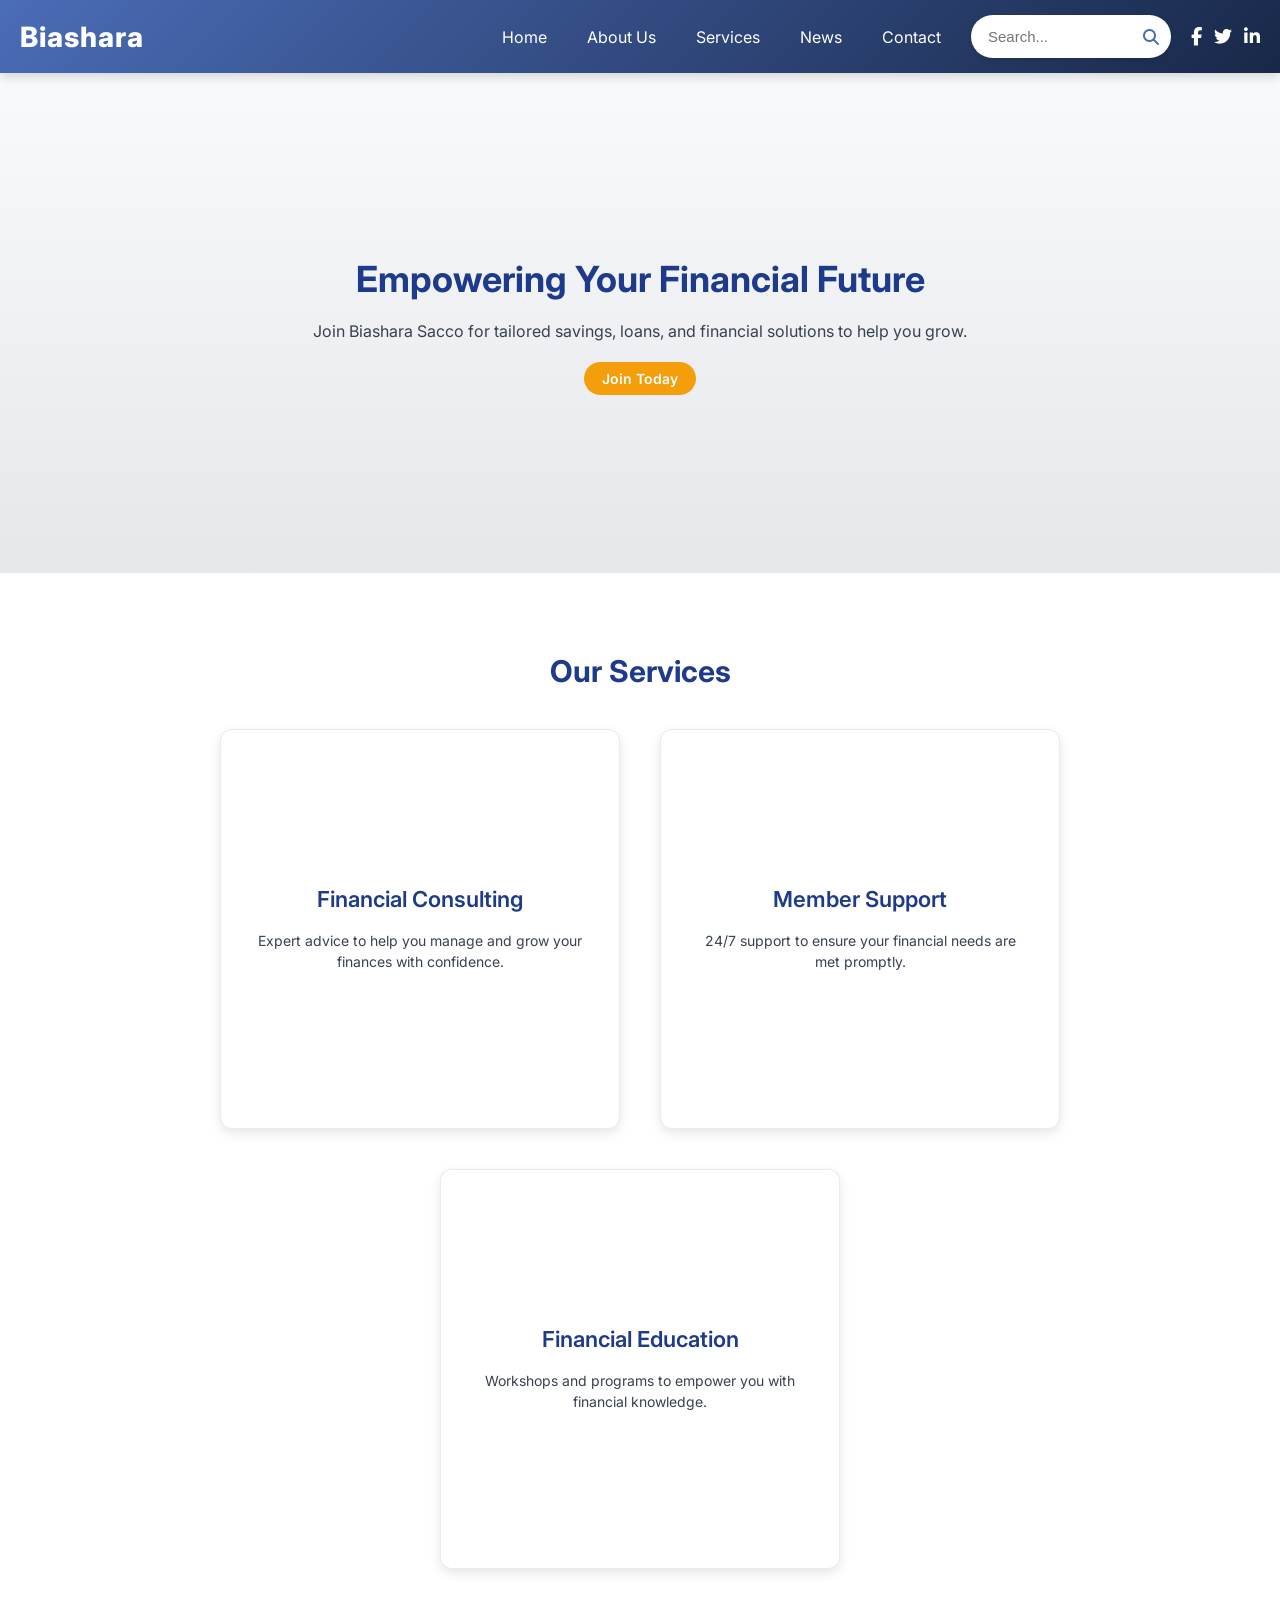
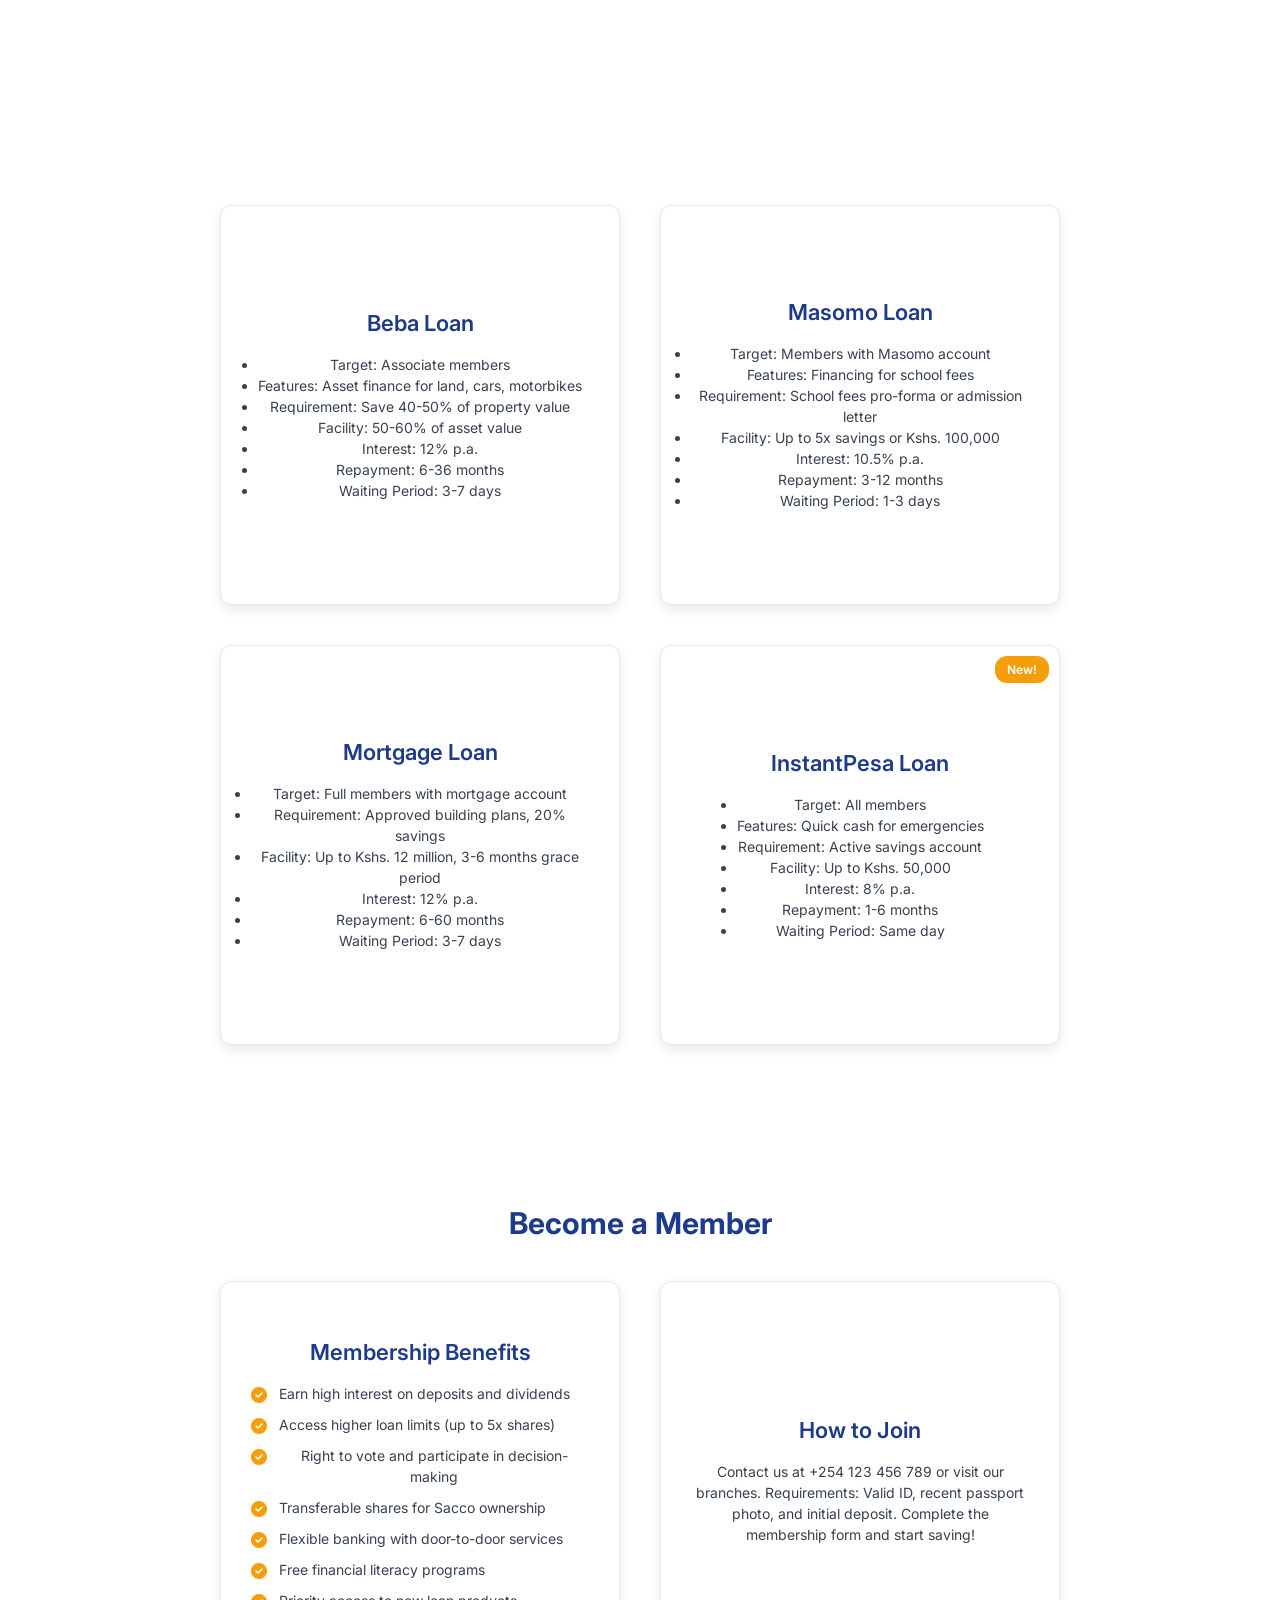
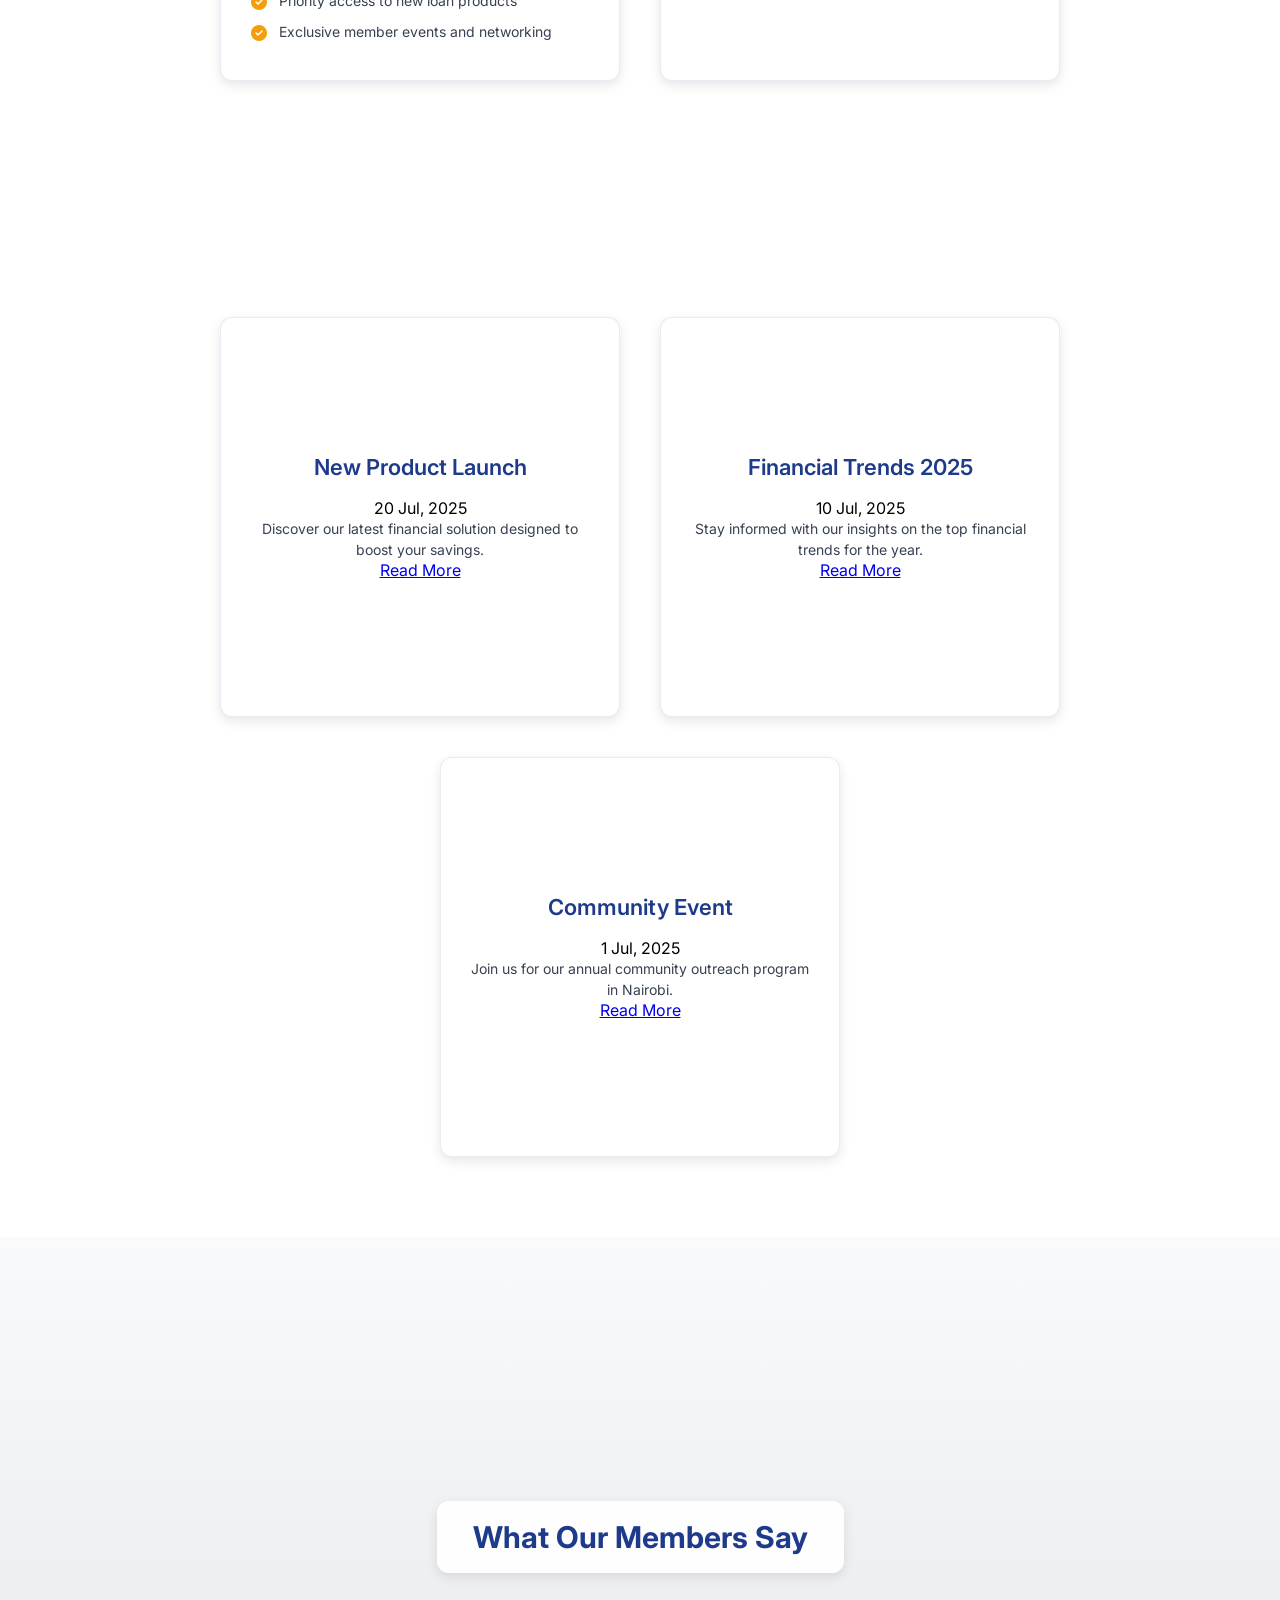
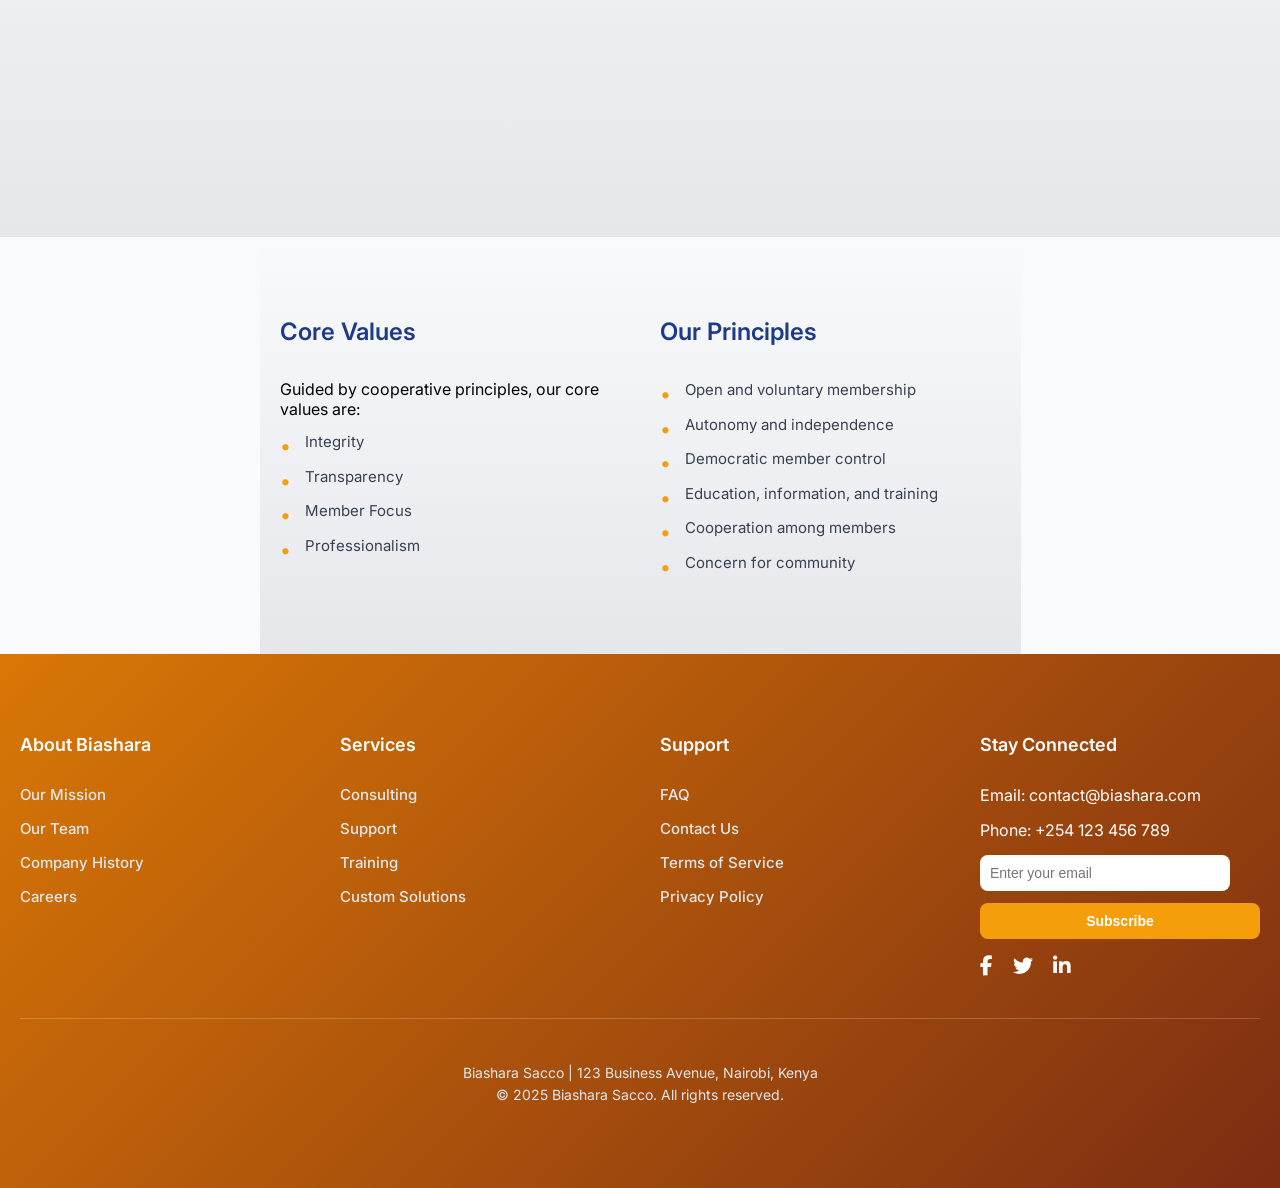
==== commit f5fbbd4a: "Update index.html" ====
--- a/index.html
+++ b/index.html
@@ -36,82 +36,55 @@
         }
 
         .biashara-nav {
-            background: var(--primary-blue);
+            background: linear-gradient(135deg, #4b6cb7 0%, #182848 100%);
+            display: flex;
+            align-items: center;
             padding: 15px 20px;
+            box-shadow: 0 4px 10px rgba(0, 0, 0, 0.15);
             position: sticky;
             top: 0;
             z-index: 1000;
-            box-shadow: 0 2px 6px rgba(0, 0, 0, 0.1);
             transition: transform 0.3s ease;
+            width: 100%;
+            box-sizing: border-box;
         }
 
         .biashara-nav.hidden {
             transform: translateY(-100%);
         }
 
-        .nav-container {
-            display: flex;
-            align-items: center;
-            justify-content: space-between;
-            max-width: 1280px;
-            margin: 0 auto;
-            gap: 20px;
-        }
-
         .head {
-            display: flex;
-            align-items: center;
-            gap: 12px;
-            min-width: 180px;
-        }
-
-        .logo {
-            width: 36px;
-            height: 36px;
-            background: var(--primary-orange);
-            border-radius: 8px;
-            display: flex;
-            align-items: center;
-            justify-content: center;
-            color: var(--primary-white);
-            font-size: 18px;
-            font-weight: 700;
-        }
-
-        .head span {
-            font-size: 22px;
-            font-weight: 600;
-            color: var(--primary-white);
+            font-size: 28px;
+            font-weight: 800;
+            color: #ffffff;
+            margin-right: auto;
+            letter-spacing: 1px;
         }
 
         .nav-content {
             display: flex;
             align-items: center;
             gap: 20px;
-            flex: 1;
-            justify-content: center;
         }
 
         .links {
             display: flex;
             gap: 20px;
             align-items: center;
-            justify-content: center;
-            flex: 1;
         }
 
         .links-child {
-            color: var(--primary-white);
-            font-size: 15px;
-            font-weight: 500;
+            color: #ffffff;
+            font-size: 16px;
             text-decoration: none;
-            padding: 8px 12px;
+            padding: 10px;
             position: relative;
-            transition: color 0.3s ease;
+            transition: color 0.3s ease, transform 0.2s ease;
         }
 
         .links-child:hover {
-            color: var(--primary-orange);
+            color: #f97316;
+            transform: translateY(-2px);
         }
 
         .links-child:hover::after {
@@ -119,13 +92,17 @@
             position: absolute;
             width: 100%;
             height: 2px;
-            background: var(--primary-orange);
+            background: #f97316;
             bottom: 0;
             left: 0;
         }
 
         .dropdown {
             position: relative;
+        }
+
+        .dropdown-toggle {
+            cursor: pointer;
         }
 
         .dropdown-menu {
@@ -133,36 +110,40 @@
             position: absolute;
             top: 100%;
             left: 0;
-            background: var(--primary-blue);
-            min-width: 180px;
+            background: rgba(24, 40, 72, 0.95);
+            min-width: 200px;
             box-shadow: 0 6px 15px rgba(0, 0, 0, 0.2);
-            border-radius: 12px;
+            border-radius: 8px;
             z-index: 1000;
-            padding: 8px 0;
+            padding: 10px 0;
+            transform: scale(0.9);
             opacity: 0;
-            transform: translateY(10px);
-            transition: opacity 0.3s ease, transform 0.3s ease;
+            transform-origin: top center;
+            animation: jelly 0.4s ease forwards;
+        }
+
+        @keyframes jelly {
+            0% { transform: scale(0.9, 0.9); opacity: 0; }
+            50% { transform: scale(1.1, 0.9); opacity: 0.8; }
+            100% { transform: scale(1, 1); opacity: 1; }
+        }
+
+        .dropdown-menu a {
+            display: block;
+            padding: 12px 20px;
+            color: #ffffff;
+            text-decoration: none;
+            font-size: 15px;
+            transition: background 0.2s ease, color 0.2s ease;
+        }
+
+        .dropdown-menu a:hover {
+            background: #f97316;
+            color: #ffffff;
         }
 
         .dropdown:hover .dropdown-menu {
             display: block;
-            opacity: 1;
-            transform: translateY(0);
-        }
-
-        .dropdown-menu a {
-            display: block;
-            padding: 10px 18px;
-            color: var(--primary-white);
-            text-decoration: none;
-            font-size: 14px;
-            font-weight: 500;
-            transition: background 0.2s ease, color 0.2s ease;
-        }
-
-        .dropdown-menu a:hover {
-            background: var(--primary-orange);
-            color: var(--primary-white);
         }
 
         .nav-toggle, .hamburger {
@@ -172,31 +153,29 @@
         .search-bar {
             display: flex;
             align-items: center;
-            background: var(--primary-white);
+            background: #ffffff;
             border-radius: 25px;
-            padding: 6px 10px;
-            box-shadow: 0 2px 4px rgba(0, 0, 0, 0.1);
-            max-width: 200px;
-            flex-grow: 1;
+            padding: 8px 12px;
+            box-shadow: 0 2px 5px rgba(0, 0, 0, 0.1);
         }
 
         .search-bar input {
             border: none;
             outline: none;
-            font-size: 14px;
-            color: var(--primary-blue);
-            width: 100%;
-            padding: 4px;
+            font-size: 15px;
+            color: #182848;
+            width: 160px;
+            padding: 5px;
         }
 
         .search-bar i {
-            color: var(--primary-blue);
+            color: #4b6cb7;
             cursor: pointer;
             transition: color 0.3s ease;
         }
 
         .search-bar i:hover {
-            color: var(--primary-orange);
+            color: #f97316;
         }
 
         .search-results {
@@ -204,30 +183,82 @@
             position: absolute;
             top: 100%;
             right: 20px;
-            background: var(--primary-white);
-            min-width: 200px;
+            background: #ffffff;
+            min-width: 220px;
             box-shadow: 0 6px 15px rgba(0, 0, 0, 0.15);
-            border-radius: 12px;
+            border-radius: 8px;
             z-index: 1000;
-            padding: 10px;
-            max-height: 300px;
+            padding: 12px;
+            max-height: 320px;
             overflow-y: auto;
         }
 
         .search-results a {
             display: block;
-            padding: 8px;
+            padding: 10px;
+            color: #182848;
+            text-decoration: none;
+            font-size: 14px;
+            transition: background 0.2s ease;
+        }
+
+        .search-results a:hover {
+            background: #f97316;
+            color: #ffffff;
+            border-radius: 4px;
+        }
+
+        .social-nav-links {
+            display: flex;
+            gap: 12px;
+        }
+
+        .social-nav-links a {
+            color: #ffffff;
+            font-size: 18px;
+            transition: color 0.3s ease, transform 0.2s ease;
+        }
+
+        .social-nav-links a:hover {
+            color: #f97316;
+            transform: translateY(-2px);
+        }
+
+        .biashara-hero {
+            background: linear-gradient(180deg, var(--light-gray) 0%, #E5E7EB 100%);
+            display: flex;
+            flex-direction: column;
+            justify-content: center;
+            align-items: center;
+            text-align: center;
+            padding: 50px 20px;
+        }
+
+        .hero-content {
+            max-width: 700px;
+            opacity: 0;
+            transform: translateY(20px);
+            transition: opacity 0.6s ease, transform 0.6s ease;
+        }
+
+        .biashara-hero.visible .hero-content {
+            opacity: 1;
+            transform: translateY(0);
+        }
+
+        .hero-title {
+            font-size: 36px;
+            font-weight: 700;
             color: var(--primary-blue);
-            text-decoration: none;
-            font-size: 13px;
-            font-weight: 500;
-            transition: background 0.2s ease;
-        }
-
-        .search-results a:hover {
-            background: var(--primary-orange);
-            color: var(--primary-white);
-            border-radius: 8px;
+            margin-bottom: 18px;
+            line-height: 1.2;
+        }
+
+        .hero-description {
+            font-size: 16px;
+            color: var(--secondary-gray);
+            margin-bottom: 25px;
+            line-height: 1.5;
         }
 
         .cta-button {
@@ -246,43 +277,6 @@
         .cta-button:hover {
             background: #D97706;
             transform: translateY(-2px);
-        }
-
-        .biashara-hero {
-            background: linear-gradient(180deg, var(--light-gray) 0%, #E5E7EB 100%);
-            display: flex;
-            flex-direction: column;
-            justify-content: center;
-            align-items: center;
-            text-align: center;
-            padding: 50px 20px;
-        }
-
-        .hero-content {
-            max-width: 700px;
-            opacity: 0;
-            transform: translateY(20px);
-            transition: opacity 0.6s ease, transform 0.6s ease;
-        }
-
-        .biashara-hero.visible .hero-content {
-            opacity: 1;
-            transform: translateY(0);
-        }
-
-        .hero-title {
-            font-size: 36px;
-            font-weight: 700;
-            color: var(--primary-blue);
-            margin-bottom: 18px;
-            line-height: 1.2;
-        }
-
-        .hero-description {
-            font-size: 16px;
-            color: var(--secondary-gray);
-            margin-bottom: 25px;
-            line-height: 1.5;
         }
 
         .biashara-services, .biashara-loans, .biashara-membership, .biashara-news {
@@ -661,6 +655,32 @@
                 grid-template-rows: min-content 400px repeat(7, min-content);
             }
 
+            .biashara-nav {
+                padding: 12px 15px;
+            }
+
+            .head {
+                font-size: 24px;
+            }
+
+            .nav-content {
+                gap: 15px;
+            }
+
+            .links {
+                gap: 15px;
+            }
+
+            .links-child {
+                font-size: 15px;
+                padding: 8px;
+            }
+
+            .search-bar input {
+                width: 120px;
+                font-size: 14px;
+            }
+
             .services, .loan-item, .membership-item, .news-item {
                 width: 360px;
                 height: 360px;
@@ -676,20 +696,21 @@
                 display: flex;
                 flex-direction: column;
                 justify-content: space-between;
-                width: 26px;
-                height: 18px;
+                width: 28px;
+                height: 20px;
                 cursor: pointer;
+                margin-left: 10px;
             }
 
             .hamburger span {
-                background: var(--primary-white);
-                height: 2px;
+                background: #ffffff;
+                height: 3px;
                 border-radius: 2px;
                 transition: all 0.3s ease;
             }
 
             .nav-toggle:checked + .hamburger span:nth-child(1) {
-                transform: rotate(45deg) translate(4px, 4px);
+                transform: rotate(45deg) translate(5px, 5px);
             }
 
             .nav-toggle:checked + .hamburger span:nth-child(2) {
@@ -697,19 +718,21 @@
             }
 
             .nav-toggle:checked + .hamburger span:nth-child(3) {
-                transform: rotate(-45deg) translate(6px, -6px);
+                transform: rotate(-45deg) translate(7px, -7px);
             }
 
             .nav-content {
                 display: none;
                 flex-direction: column;
                 position: absolute;
-                top: 70px;
+                top: 80px;
                 left: 0;
                 width: 100%;
-                background: var(--primary-blue);
-                padding: 12px;
+                background: #182848;
+                padding: 15px;
                 box-shadow: 0 4px 12px rgba(0, 0, 0, 0.15);
+                align-items: flex-start;
+                box-sizing: border-box;
             }
 
             .nav-toggle:checked ~ .nav-content {
@@ -718,22 +741,49 @@
 
             .links {
                 flex-direction: column;
+                width: 100%;
                 align-items: flex-start;
-                gap: 8px;
+                gap: 10px;
+            }
+
+            .links-child {
+                padding: 12px;
+                font-size: 15px;
+                color: #ffffff;
             }
 
             .dropdown-menu {
                 position: static;
-                background: rgba(30, 58, 138, 0.95);
+                background: rgba(24, 40, 72, 0.95);
                 box-shadow: none;
                 transform: none;
                 opacity: 1;
                 display: none;
                 border-radius: 0;
+                animation: none;
             }
 
             .dropdown.active .dropdown-menu {
                 display: block;
+            }
+
+            .search-bar {
+                margin-left: 10px;
+                padding: 6px 10px;
+            }
+
+            .search-bar input {
+                width: 100px;
+                font-size: 14px;
+            }
+
+            .social-nav-links {
+                margin-top: 10px;
+                gap: 10px;
+            }
+
+            .social-nav-links a {
+                font-size: 16px;
             }
 
             .services, .loan-item, .membership-item, .news-item {
@@ -753,6 +803,46 @@
                 grid-template-rows: min-content 350px repeat(7, min-content);
             }
 
+            .biashara-nav {
+                padding: 10px 12px;
+            }
+
+            .head {
+                font-size: 20px;
+            }
+
+            .hamburger {
+                width: 24px;
+                height: 18px;
+            }
+
+            .hamburger span {
+                height: 2px;
+            }
+
+            .nav-content {
+                top: 70px;
+                padding: 12px;
+            }
+
+            .links-child {
+                font-size: 14px;
+                padding: 10px;
+            }
+
+            .search-bar {
+                padding: 5px 8px;
+            }
+
+            .search-bar input {
+                width: 80px;
+                font-size: 13px;
+            }
+
+            .social-nav-links a {
+                font-size: 14px;
+            }
+
             .services, .loan-item, .membership-item, .news-item {
                 width: 300px;
                 height: 300px;
@@ -770,42 +860,34 @@
 </head>
 <body>
     <div class="biashara">
-        <nav class="biashara-nav" aria-label="Main navigation">
-            <div class="nav-container">
-                <div class="head">
-                    <div class="logo">BS</div>
-                    <span>Biashara Sacco</span>
-                </div>
-                <input type="checkbox" id="nav-toggle" class="nav-toggle" aria-hidden="true">
-                <label for="nav-toggle" class="hamburger" aria-label="Toggle navigation">
-                    <span></span>
-                    <span></span>
-                    <span></span>
-                </label>
-                <div class="nav-content">
-                    <div class="links">
-                        <a class="links-child" href="index.html" data-search="Home">Home</a>
-                        <a class="links-child" href="about.html" data-search="About">About Us</a>
-                        <div class="dropdown">
-                            <a class="links-child dropdown-toggle" href="services.html" data-search="Services">Services</a>
-                            <div class="dropdown-menu">
-                                <a href="#services-consulting">Consulting</a>
-                                <a href="#services-support">Support</a>
-                                <a href="#services-training">Training</a>
-                            </div>
-                        </div>
-                        <a class="links-child" href="news.html" data-search="News">News</a>
-                        <a class="links-child" href="#contact" data-search="Contact">Contact</a>
-                    </div>
-                    <div class="search-bar" role="search">
-                        <input type="text" placeholder="Search..." id="search-input" aria-label="Search">
-                        <i class="fas fa-search" aria-hidden="true"></i>
-                    </div>
-                    <div class="search-results" id="search-results"></div>
-                    <a href="#join" class="cta-button">Join Now</a>
-                </div>
-            </div>
-        </nav>
+        <div class="biashara-nav">
+            <div class="head">Biashara</div>
+            <input type="checkbox" id="nav-toggle" class="nav-toggle">
+            <label for="nav-toggle" class="hamburger">
+                <span></span>
+                <span></span>
+                <span></span>
+            </label>
+            <div class="nav-content">
+                <div class="links">
+                    <a class="links-child" href="index.html" data-search="Home">Home</a>
+                    <a class="links-child" href="about.html" data-search="Home">About Us</a>
+                    <a class="links-child" href="services.html" data-search="Home">Services</a>
+                    <a class="links-child" href="news.html" data-search="Contact">News</a>
+                    <a class="links-child" href="#contact" data-search="Contact">Contact</a>
+                </div>
+                <div class="search-bar">
+                    <input type="text" placeholder="Search..." id="search-input">
+                    <i class="fas fa-search"></i>
+                </div>
+                <div class="search-results" id="search-results"></div>
+                <div class="social-nav-links">
+                    <a href="https://facebook.com/biashara" target="_blank"><i class="fab fa-facebook-f"></i></a>
+                    <a href="https://twitter.com/biashara" target="_blank"><i class="fab fa-twitter"></i></a>
+                    <a href="https://linkedin.com/company/biashara" target="_blank"><i class="fab fa-linkedin-in"></i></a>
+                </div>
+            </div>
+        </div>
         <section class="biashara-hero" aria-label="Hero section">
             <div class="hero-content">
                 <h1 class="hero-title">Empowering Your Financial Future</h1>
@@ -1077,33 +1159,34 @@
     </div>
     <script>
         document.addEventListener('DOMContentLoaded', () => {
+            const dropdownToggles = document.querySelectorAll('.dropdown-toggle');
             const nav = document.querySelector('.biashara-nav');
             const navToggle = document.getElementById('nav-toggle');
             const searchInput = document.getElementById('search-input');
             const searchResults = document.getElementById('search-results');
             const newsletterSubmit = document.getElementById('newsletter-submit');
             const newsletterInput = document.getElementById('newsletter-input');
-            const dropdownToggles = document.querySelectorAll('.dropdown-toggle');
             const sections = document.querySelectorAll('.biashara-hero, .biashara-services, .biashara-loans, .biashara-membership, .biashara-news, .biashara-comments');
             const items = document.querySelectorAll('.services, .loan-item, .membership-item, .news-item, .comment');
             let lastScroll = 0;
 
             const searchableItems = [
-                { name: 'Home', href: '#home' },
-                { name: 'About', href: '#about' },
-                { name: 'Services', href: '#services' },
-                { name: 'News', href: '#news' },
+                { name: 'Home', href: 'index.html#home' },
+                { name: 'About Us', href: 'about.html#home' },
+                { name: 'Services', href: 'services.html#home' },
+                { name: 'News', href: 'news.html#contact' },
                 { name: 'Contact', href: '#contact' },
                 { name: 'Our Team', href: '#about-team' },
                 { name: 'Mission', href: '#about-mission' },
                 { name: 'History', href: '#about-history' },
-                { name: 'Consulting', href: '#services-consulting' },
-                { name: 'Support', href: '#services-support' },
-                { name: 'Training', href: '#services-training' },
-                { name: 'Careers', href: '#careers' },
-                { name: 'FAQ', href: '#faq' },
-                { name: 'Terms of Service', href: '#terms' },
-                { name: 'Privacy Policy', href: '#privacy' }
+                { name: 'Consulting', href: 'index.html#services-consulting' },
+                { name: 'Support', href: 'index.html#services-support' },
+                { name: 'Training', href: 'index.html#services-training' },
+                { name: 'Careers', href: 'index.html#careers' },
+                { name: 'Custom Solutions', href: 'index.html#services-custom' },
+                { name: 'FAQ', href: 'index.html#faq' },
+                { name: 'Terms of Service', href: 'index.html#terms' },
+                { name: 'Privacy Policy', href: 'index.html#privacy' }
             ];
 
             const observer = new IntersectionObserver((entries) => {
@@ -1230,7 +1313,8 @@
                 toggle.addEventListener('click', (e) => {
                     if (window.innerWidth <= 768) {
                         e.preventDefault();
-                        toggle.parentElement.classList.toggle('active');
+                        const dropdown = toggle.closest('.dropdown');
+                        dropdown.classList.toggle('active');
                     }
                 });
             });
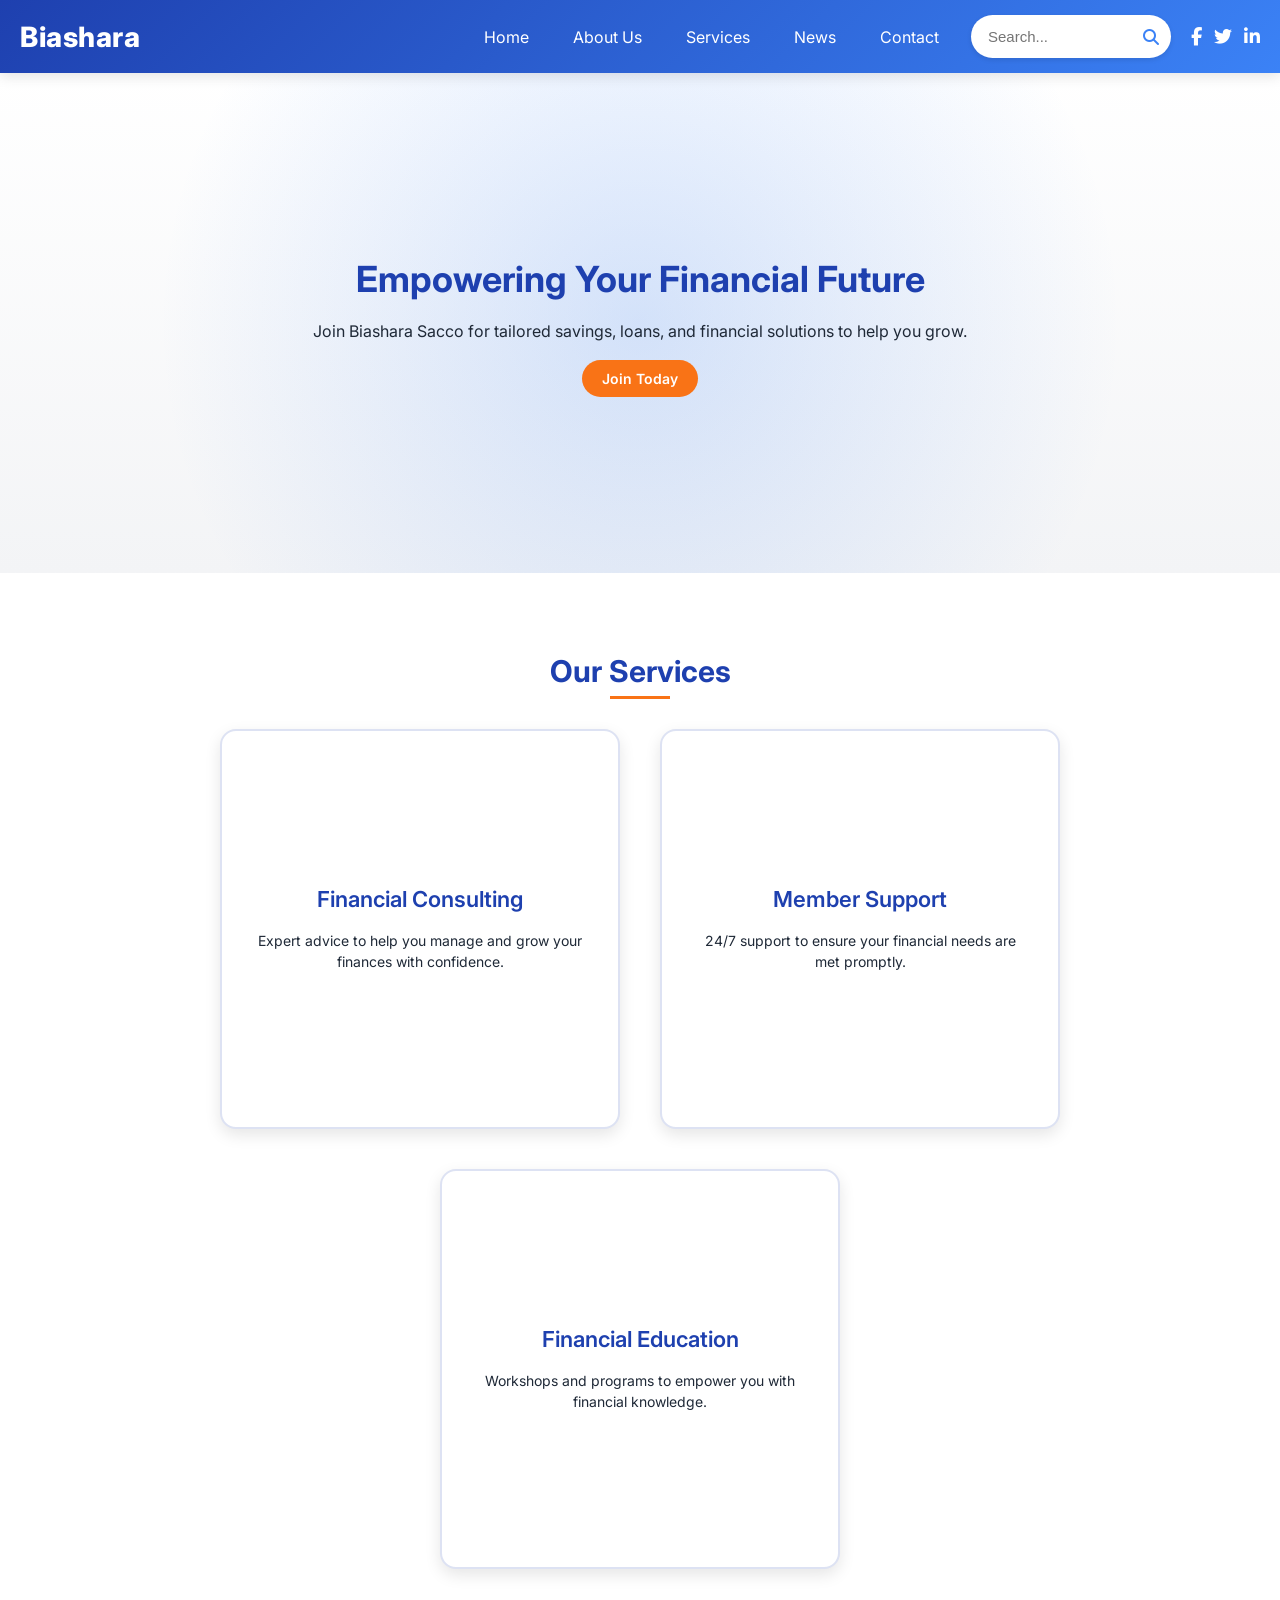
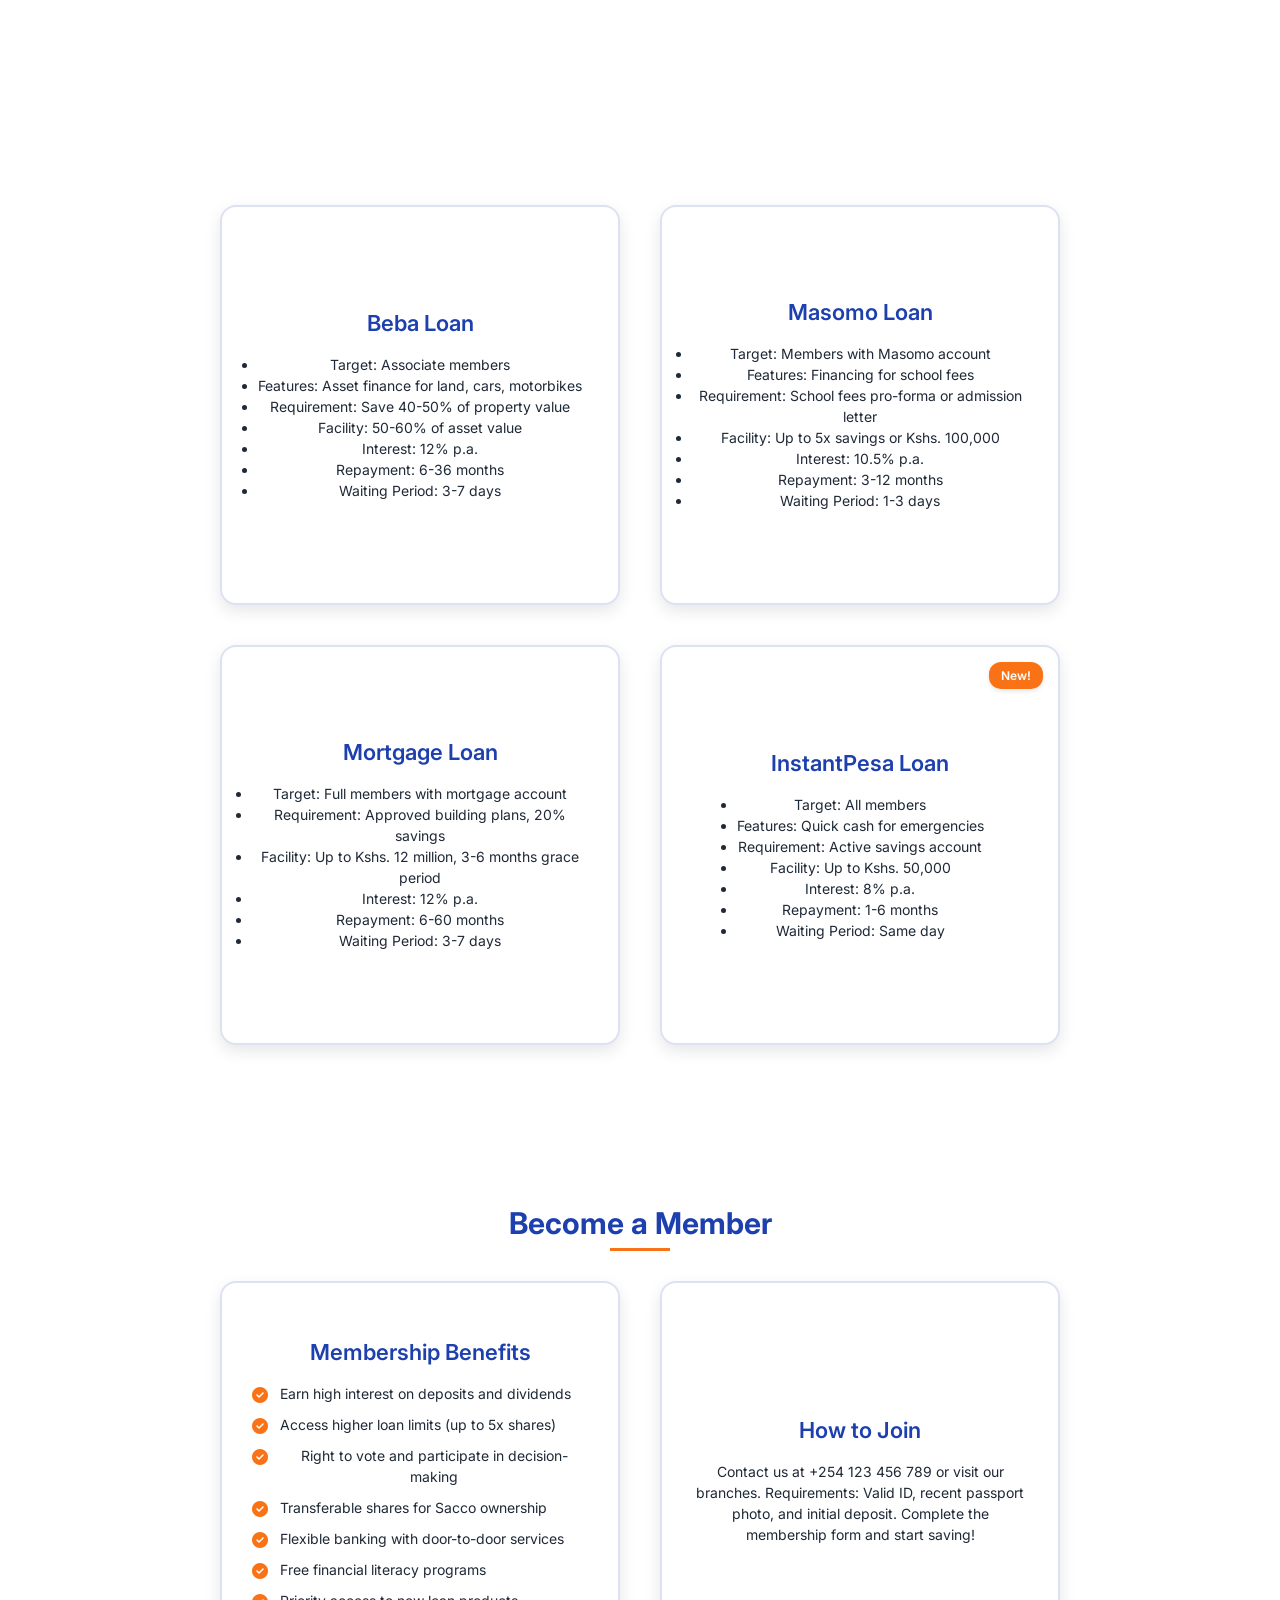
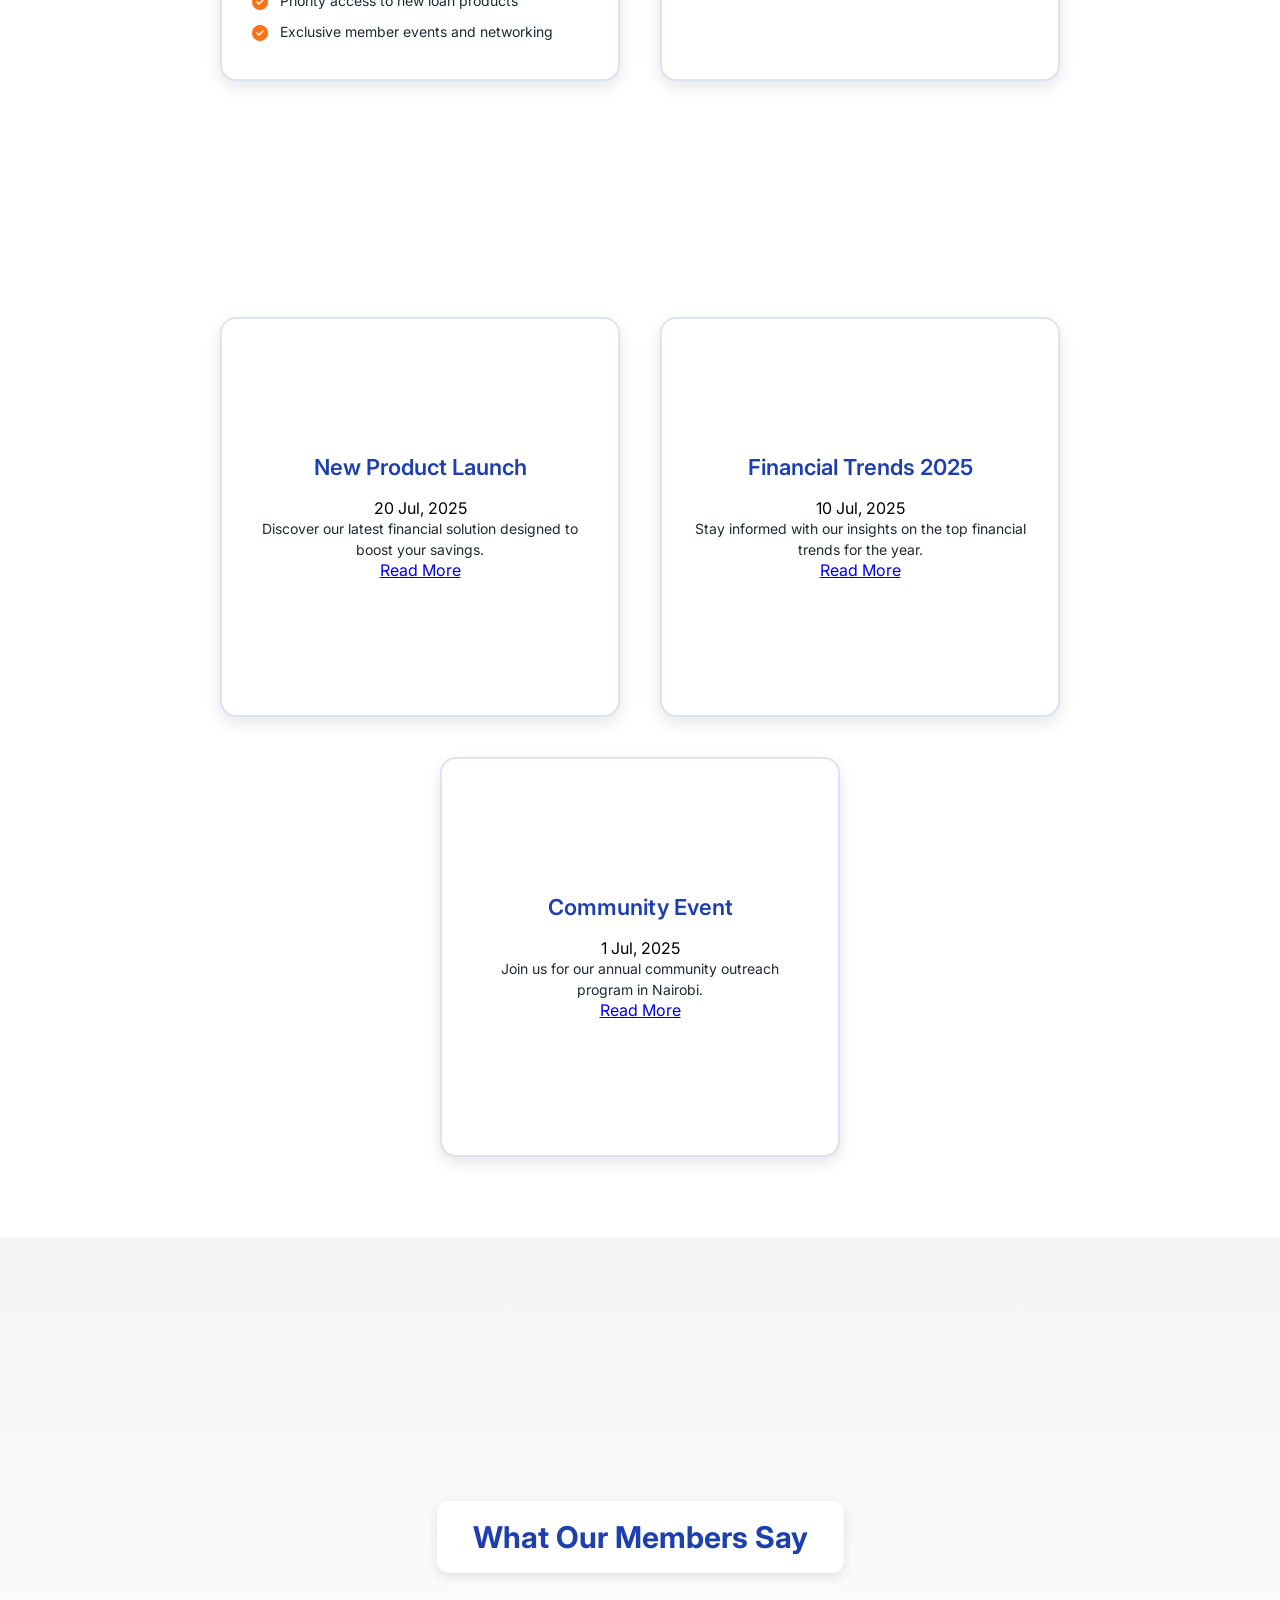
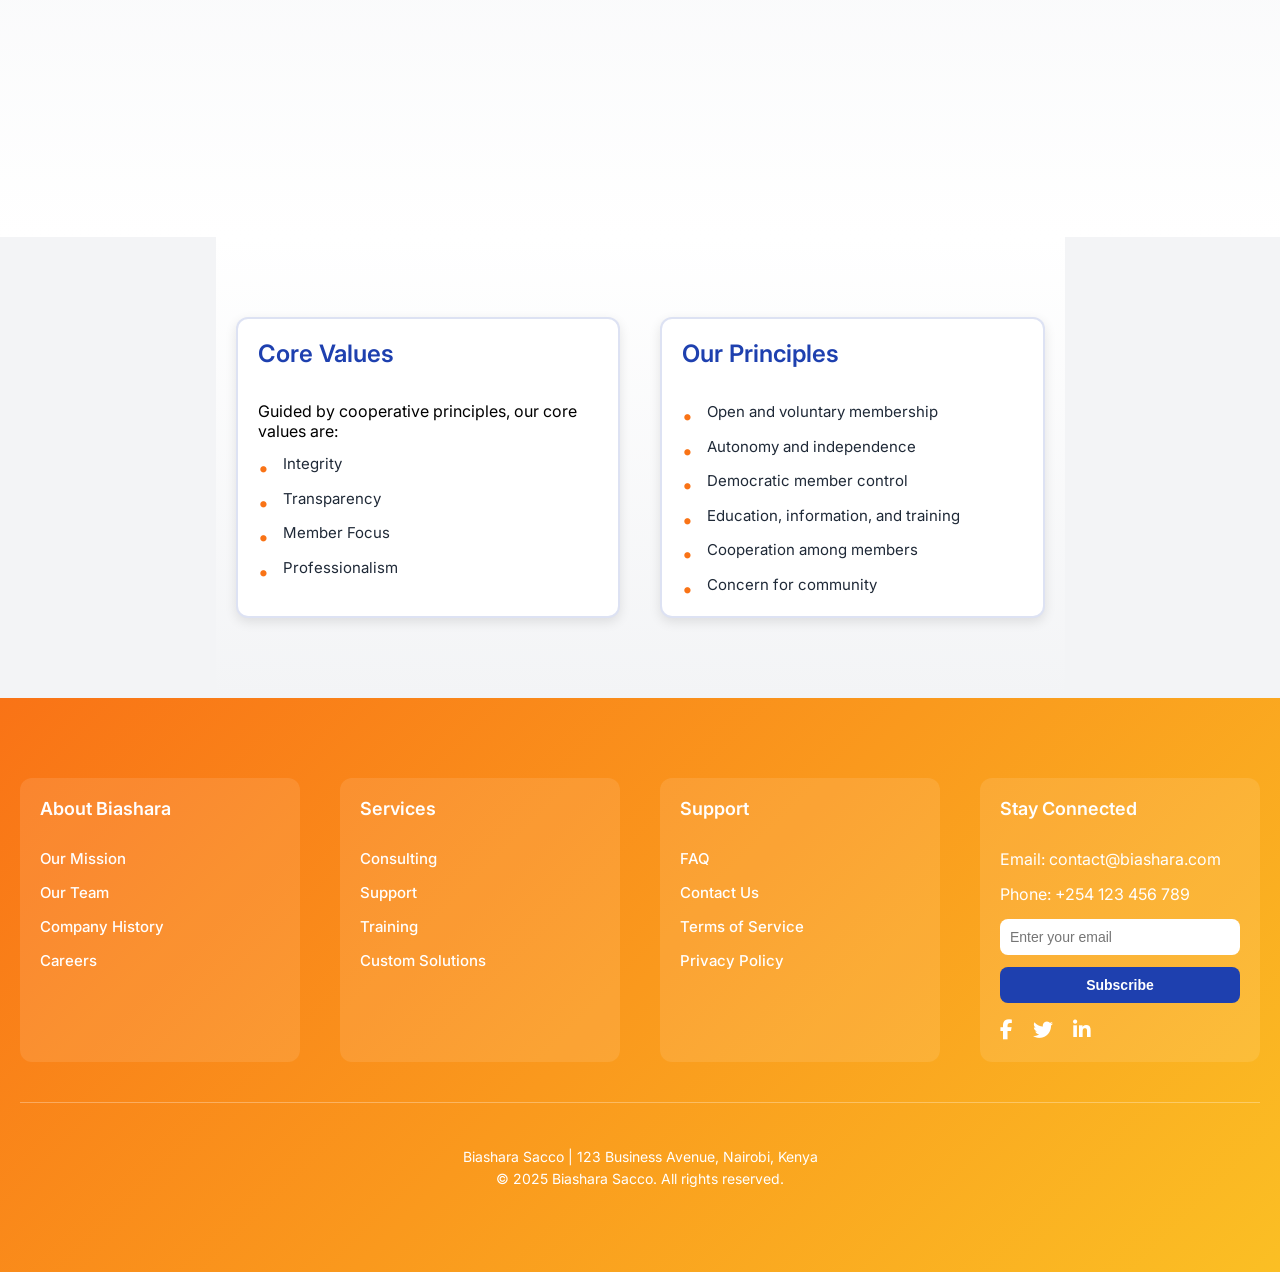
==== commit e85fc405: "Update index.html" ====
--- a/index.html
+++ b/index.html
@@ -8,12 +8,14 @@
     <link href="https://fonts.googleapis.com/css2?family=Inter:wght@400;500;600;700&display=swap" rel="stylesheet">
     <style>
         :root {
-            --primary-blue: #1E3A8A;
-            --primary-orange: #F59E0B;
+            --primary-blue: #1E40AF;
+            --secondary-blue: #3B82F6;
+            --primary-orange: #F97316;
+            --secondary-orange: #FBBF24;
             --primary-white: #FFFFFF;
-            --secondary-gray: #374151;
-            --light-gray: #F9FAFB;
-            --border-blue: rgba(30, 58, 138, 0.1);
+            --light-gray: #F3F4F6;
+            --secondary-gray: #1F2937;
+            --border-blue: rgba(30, 64, 175, 0.15);
         }
 
         * {
@@ -36,11 +38,11 @@
         }
 
         .biashara-nav {
-            background: linear-gradient(135deg, #4b6cb7 0%, #182848 100%);
+            background: linear-gradient(135deg, var(--primary-blue) 0%, var(--secondary-blue) 100%);
             display: flex;
             align-items: center;
             padding: 15px 20px;
-            box-shadow: 0 4px 10px rgba(0, 0, 0, 0.15);
+            box-shadow: 0 4px 12px rgba(0, 0, 0, 0.1);
             position: sticky;
             top: 0;
             z-index: 1000;
@@ -56,9 +58,9 @@
         .head {
             font-size: 28px;
             font-weight: 800;
-            color: #ffffff;
+            color: var(--primary-white);
             margin-right: auto;
-            letter-spacing: 1px;
+            letter-spacing: 0.5px;
         }
 
         .nav-content {
@@ -74,16 +76,16 @@
         }
 
         .links-child {
-            color: #ffffff;
+            color: var(--primary-white);
             font-size: 16px;
             text-decoration: none;
-            padding: 10px;
+            padding: 10px 12px;
             position: relative;
             transition: color 0.3s ease, transform 0.2s ease;
         }
 
         .links-child:hover {
-            color: #f97316;
+            color: var(--primary-orange);
             transform: translateY(-2px);
         }
 
@@ -92,7 +94,7 @@
             position: absolute;
             width: 100%;
             height: 2px;
-            background: #f97316;
+            background: var(--primary-orange);
             bottom: 0;
             left: 0;
         }
@@ -110,7 +112,7 @@
             position: absolute;
             top: 100%;
             left: 0;
-            background: rgba(24, 40, 72, 0.95);
+            background: var(--primary-blue);
             min-width: 200px;
             box-shadow: 0 6px 15px rgba(0, 0, 0, 0.2);
             border-radius: 8px;
@@ -124,22 +126,22 @@
 
         @keyframes jelly {
             0% { transform: scale(0.9, 0.9); opacity: 0; }
-            50% { transform: scale(1.1, 0.9); opacity: 0.8; }
+            50% { transform: scale(1.05, 0.95); opacity: 0.8; }
             100% { transform: scale(1, 1); opacity: 1; }
         }
 
         .dropdown-menu a {
             display: block;
             padding: 12px 20px;
-            color: #ffffff;
+            color: var(--primary-white);
             text-decoration: none;
             font-size: 15px;
             transition: background 0.2s ease, color 0.2s ease;
         }
 
         .dropdown-menu a:hover {
-            background: #f97316;
-            color: #ffffff;
+            background: var(--secondary-orange);
+            color: var(--primary-white);
         }
 
         .dropdown:hover .dropdown-menu {
@@ -153,7 +155,7 @@
         .search-bar {
             display: flex;
             align-items: center;
-            background: #ffffff;
+            background: var(--primary-white);
             border-radius: 25px;
             padding: 8px 12px;
             box-shadow: 0 2px 5px rgba(0, 0, 0, 0.1);
@@ -163,19 +165,19 @@
             border: none;
             outline: none;
             font-size: 15px;
-            color: #182848;
+            color: var(--secondary-gray);
             width: 160px;
             padding: 5px;
         }
 
         .search-bar i {
-            color: #4b6cb7;
+            color: var(--secondary-blue);
             cursor: pointer;
             transition: color 0.3s ease;
         }
 
         .search-bar i:hover {
-            color: #f97316;
+            color: var(--primary-orange);
         }
 
         .search-results {
@@ -183,7 +185,7 @@
             position: absolute;
             top: 100%;
             right: 20px;
-            background: #ffffff;
+            background: var(--primary-white);
             min-width: 220px;
             box-shadow: 0 6px 15px rgba(0, 0, 0, 0.15);
             border-radius: 8px;
@@ -196,15 +198,15 @@
         .search-results a {
             display: block;
             padding: 10px;
-            color: #182848;
+            color: var(--secondary-gray);
             text-decoration: none;
             font-size: 14px;
             transition: background 0.2s ease;
         }
 
         .search-results a:hover {
-            background: #f97316;
-            color: #ffffff;
+            background: var(--secondary-orange);
+            color: var(--primary-white);
             border-radius: 4px;
         }
 
@@ -214,24 +216,26 @@
         }
 
         .social-nav-links a {
-            color: #ffffff;
+            color: var(--primary-white);
             font-size: 18px;
             transition: color 0.3s ease, transform 0.2s ease;
         }
 
         .social-nav-links a:hover {
-            color: #f97316;
+            color: var(--primary-orange);
             transform: translateY(-2px);
         }
 
         .biashara-hero {
-            background: linear-gradient(180deg, var(--light-gray) 0%, #E5E7EB 100%);
+            background: linear-gradient(180deg, var(--primary-white) 0%, var(--light-gray) 100%);
             display: flex;
             flex-direction: column;
             justify-content: center;
             align-items: center;
             text-align: center;
             padding: 50px 20px;
+            position: relative;
+            overflow: hidden;
         }
 
         .hero-content {
@@ -239,6 +243,18 @@
             opacity: 0;
             transform: translateY(20px);
             transition: opacity 0.6s ease, transform 0.6s ease;
+            z-index: 1;
+        }
+
+        .biashara-hero::before {
+            content: '';
+            position: absolute;
+            top: 0;
+            left: 0;
+            width: 100%;
+            height: 100%;
+            background: radial-gradient(circle, rgba(59, 130, 246, 0.2) 0%, transparent 70%);
+            z-index: 0;
         }
 
         .biashara-hero.visible .hero-content {
@@ -264,19 +280,20 @@
         .cta-button {
             background: var(--primary-orange);
             color: var(--primary-white);
-            padding: 8px 18px;
+            padding: 10px 20px;
             border-radius: 25px;
             text-decoration: none;
             font-size: 14px;
             font-weight: 600;
-            transition: background 0.3s ease, transform 0.2s ease;
-            min-width: 100px;
+            transition: background 0.3s ease, transform 0.2s ease, box-shadow 0.3s ease;
+            min-width: 120px;
             text-align: center;
         }
 
         .cta-button:hover {
-            background: #D97706;
+            background: var(--secondary-orange);
             transform: translateY(-2px);
+            box-shadow: 0 4px 12px rgba(0, 0, 0, 0.2);
         }
 
         .biashara-services, .biashara-loans, .biashara-membership, .biashara-news {
@@ -296,6 +313,18 @@
             opacity: 0;
             transform: translateY(20px);
             transition: opacity 0.6s ease, transform 0.6s ease;
+            position: relative;
+        }
+
+        .services-title::after, .loans-title::after, .membership-title::after, .news-title::after {
+            content: '';
+            position: absolute;
+            bottom: -10px;
+            left: 50%;
+            width: 60px;
+            height: 3px;
+            background: var(--primary-orange);
+            transform: translateX(-50%);
         }
 
         .biashara-services.visible .services-title,
@@ -319,18 +348,37 @@
             width: 400px;
             height: 400px;
             background: var(--primary-white);
-            border-radius: 12px;
-            box-shadow: 0 4px 12px rgba(0, 0, 0, 0.1);
+            border-radius: 16px;
+            box-shadow: 0 6px 16px rgba(0, 0, 0, 0.1);
             display: flex;
             flex-direction: column;
             align-items: center;
             justify-content: center;
             text-align: center;
             padding: 30px;
-            transition: transform 0.3s ease, box-shadow 0.3s ease;
-            border: 1px solid var(--border-blue);
+            transition: transform 0.3s ease, box-shadow 0.3s ease, border-color 0.3s ease;
+            border: 2px solid var(--border-blue);
+            position: relative;
+            overflow: hidden;
             opacity: 0;
             transform: scale(0.95);
+        }
+
+        .services::before, .loan-item::before, .membership-item::before, .news-item::before {
+            content: '';
+            position: absolute;
+            top: 0;
+            left: 0;
+            width: 100%;
+            height: 4px;
+            background: var(--primary-orange);
+            transform: scaleX(0);
+            transform-origin: left;
+            transition: transform 0.3s ease;
+        }
+
+        .services:hover::before, .loan-item:hover::before, .membership-item:hover::before, .news-item:hover::before {
+            transform: scaleX(1);
         }
 
         .services.visible, .loan-item.visible, .membership-item.visible, .news-item.visible {
@@ -339,8 +387,9 @@
         }
 
         .services:hover, .loan-item:hover, .membership-item:hover, .news-item:hover {
-            transform: scale(1.02);
-            box-shadow: 0 8px 20px rgba(0, 0, 0, 0.15);
+            transform: translateY(-5px);
+            box-shadow: 0 10px 20px rgba(0, 0, 0, 0.15);
+            border-color: var(--primary-orange);
         }
 
         .membership-item {
@@ -381,14 +430,15 @@
 
         .loan-badge {
             position: absolute;
-            top: 10px;
-            right: 10px;
+            top: 15px;
+            right: 15px;
             background: var(--primary-orange);
             color: var(--primary-white);
             font-size: 12px;
             font-weight: 600;
             padding: 6px 12px;
             border-radius: 12px;
+            box-shadow: 0 2px 5px rgba(0, 0, 0, 0.1);
         }
 
         .membership-details li {
@@ -405,7 +455,7 @@
         }
 
         .biashara-comments {
-            background: linear-gradient(180deg, var(--light-gray) 0%, #E5E7EB 100%);
+            background: linear-gradient(180deg, var(--light-gray) 0%, var(--primary-white) 100%);
             padding: 80px 20px;
             min-height: 600px;
             display: flex;
@@ -419,7 +469,7 @@
             font-weight: 700;
             color: var(--primary-blue);
             text-align: center;
-            background: rgba(255, 255, 255, 0.95);
+            background: var(--primary-white);
             padding: 18px 36px;
             border-radius: 12px;
             box-shadow: 0 4px 12px rgba(0, 0, 0, 0.1);
@@ -446,37 +496,41 @@
             align-items: flex-start;
             gap: 12px;
             opacity: 0;
-            transition: opacity 0.6s ease, transform 0.3s ease, filter 0.3s ease;
-            border: 1px solid var(--border-blue);
+            transform: translateY(10px);
+            transition: opacity 0.4s ease, transform 0.4s ease, filter 0.3s ease;
+            border: 2px solid var(--border-blue);
         }
 
         .comment.under-title {
-            filter: blur(2px);
+            filter: blur(1.5px);
         }
 
         .comment:hover {
             transform: translateY(-5px);
             filter: none;
+            border-color: var(--primary-orange);
+            box-shadow: 0 8px 16px rgba(0, 0, 0, 0.15);
         }
 
         .comment.visible {
             opacity: 1;
-        }
-
-        .comment:nth-child(2) { transition-delay: 0.3s; }
-        .comment:nth-child(3) { transition-delay: 0.4s; }
-        .comment:nth-child(4) { transition-delay: 0.5s; }
-        .comment:nth-child(5) { transition-delay: 0.6s; }
-        .comment:nth-child(6) { transition-delay: 0.7s; }
-        .comment:nth-child(7) { transition-delay: 0.8s; }
-        .comment:nth-child(8) { transition-delay: 0.9s; }
-        .comment:nth-child(9) { transition-delay: 1.0s; }
+            transform: translateY(0);
+        }
+
+        .comment:nth-child(2) { transition-delay: 0.1s; }
+        .comment:nth-child(3) { transition-delay: 0.15s; }
+        .comment:nth-child(4) { transition-delay: 0.2s; }
+        .comment:nth-child(5) { transition-delay: 0.25s; }
+        .comment:nth-child(6) { transition-delay: 0.3s; }
+        .comment:nth-child(7) { transition-delay: 0.35s; }
+        .comment:nth-child(8) { transition-delay: 0.4s; }
+        .comment:nth-child(9) { transition-delay: 0.45s; }
 
         .comment-profile-pic {
             width: 40px;
             height: 40px;
             border-radius: 50%;
-            background: var(--primary-blue);
+            background: var(--secondary-blue);
             display: flex;
             align-items: center;
             justify-content: center;
@@ -503,7 +557,7 @@
         }
 
         .biashara-principles {
-            background: linear-gradient(180deg, var(--light-gray) 0%, #E5E7EB 100%);
+            background: linear-gradient(180deg, var(--primary-white) 0%, var(--light-gray) 100%);
             padding: 80px 20px;
             max-width: 1280px;
             margin: 0 auto;
@@ -520,6 +574,17 @@
             display: flex;
             flex-direction: column;
             gap: 15px;
+            background: var(--primary-white);
+            padding: 20px;
+            border-radius: 12px;
+            box-shadow: 0 4px 12px rgba(0, 0, 0, 0.1);
+            border: 2px solid var(--border-blue);
+            transition: border-color 0.3s ease, box-shadow 0.3s ease;
+        }
+
+        .principles-column:hover {
+            border-color: var(--primary-orange);
+            box-shadow: 0 8px 16px rgba(0, 0, 0, 0.15);
         }
 
         .principles-title {
@@ -552,7 +617,7 @@
         }
 
         .biashara-footer {
-            background: linear-gradient(135deg, #D97706 0%, #7C2D12 100%);
+            background: linear-gradient(135deg, var(--primary-orange) 0%, var(--secondary-orange) 100%);
             padding: 80px 20px;
             color: var(--primary-white);
         }
@@ -570,6 +635,14 @@
             display: flex;
             flex-direction: column;
             gap: 15px;
+            padding: 20px;
+            border-radius: 12px;
+            background: rgba(255, 255, 255, 0.1);
+            transition: background 0.3s ease;
+        }
+
+        .footer-column:hover {
+            background: rgba(255, 255, 255, 0.15);
         }
 
         .footer-column h4 {
@@ -579,7 +652,7 @@
         }
 
         .footer-column a {
-            color: #E5E7EB;
+            color: var(--primary-white);
             text-decoration: none;
             font-size: 15px;
             font-weight: 500;
@@ -587,7 +660,7 @@
         }
 
         .footer-column a:hover {
-            color: var(--primary-orange);
+            color: var(--secondary-blue);
         }
 
         .newsletter-form {
@@ -607,7 +680,7 @@
         }
 
         .newsletter-form button {
-            background: var(--primary-orange);
+            background: var(--primary-blue);
             color: var(--primary-white);
             padding: 10px;
             border: none;
@@ -619,7 +692,7 @@
         }
 
         .newsletter-form button:hover {
-            background: #D97706;
+            background: var(--secondary-blue);
         }
 
         .social-links {
@@ -634,19 +707,19 @@
         }
 
         .social-links a:hover {
-            color: var(--primary-orange);
+            color: var(--secondary-blue);
             transform: translateY(-2px);
         }
 
         .footer-bottom {
             text-align: center;
             padding-top: 40px;
-            border-top: 1px solid rgba(255, 255, 255, 0.2);
+            border-top: 1px solid rgba(255, 255, 255, 0.3);
         }
 
         .footer-bottom p {
             font-size: 14px;
-            color: #E5E7EB;
+            color: var(--primary-white);
             margin: 5px 0;
         }
 
@@ -703,7 +776,7 @@
             }
 
             .hamburger span {
-                background: #ffffff;
+                background: var(--primary-white);
                 height: 3px;
                 border-radius: 2px;
                 transition: all 0.3s ease;
@@ -728,7 +801,7 @@
                 top: 80px;
                 left: 0;
                 width: 100%;
-                background: #182848;
+                background: var(--primary-blue);
                 padding: 15px;
                 box-shadow: 0 4px 12px rgba(0, 0, 0, 0.15);
                 align-items: flex-start;
@@ -749,12 +822,12 @@
             .links-child {
                 padding: 12px;
                 font-size: 15px;
-                color: #ffffff;
+                color: var(--primary-white);
             }
 
             .dropdown-menu {
                 position: static;
-                background: rgba(24, 40, 72, 0.95);
+                background: var(--secondary-blue);
                 box-shadow: none;
                 transform: none;
                 opacity: 1;
@@ -1198,7 +1271,7 @@
             sections.forEach(section => observer.observe(section));
             items.forEach((item, index) => {
                 observer.observe(item);
-                item.style.transitionDelay = `${0.3 + index * 0.2}s`;
+                item.style.transitionDelay = `${0.1 + index * 0.05}s`;
             });
 
             const handleScroll = () => {
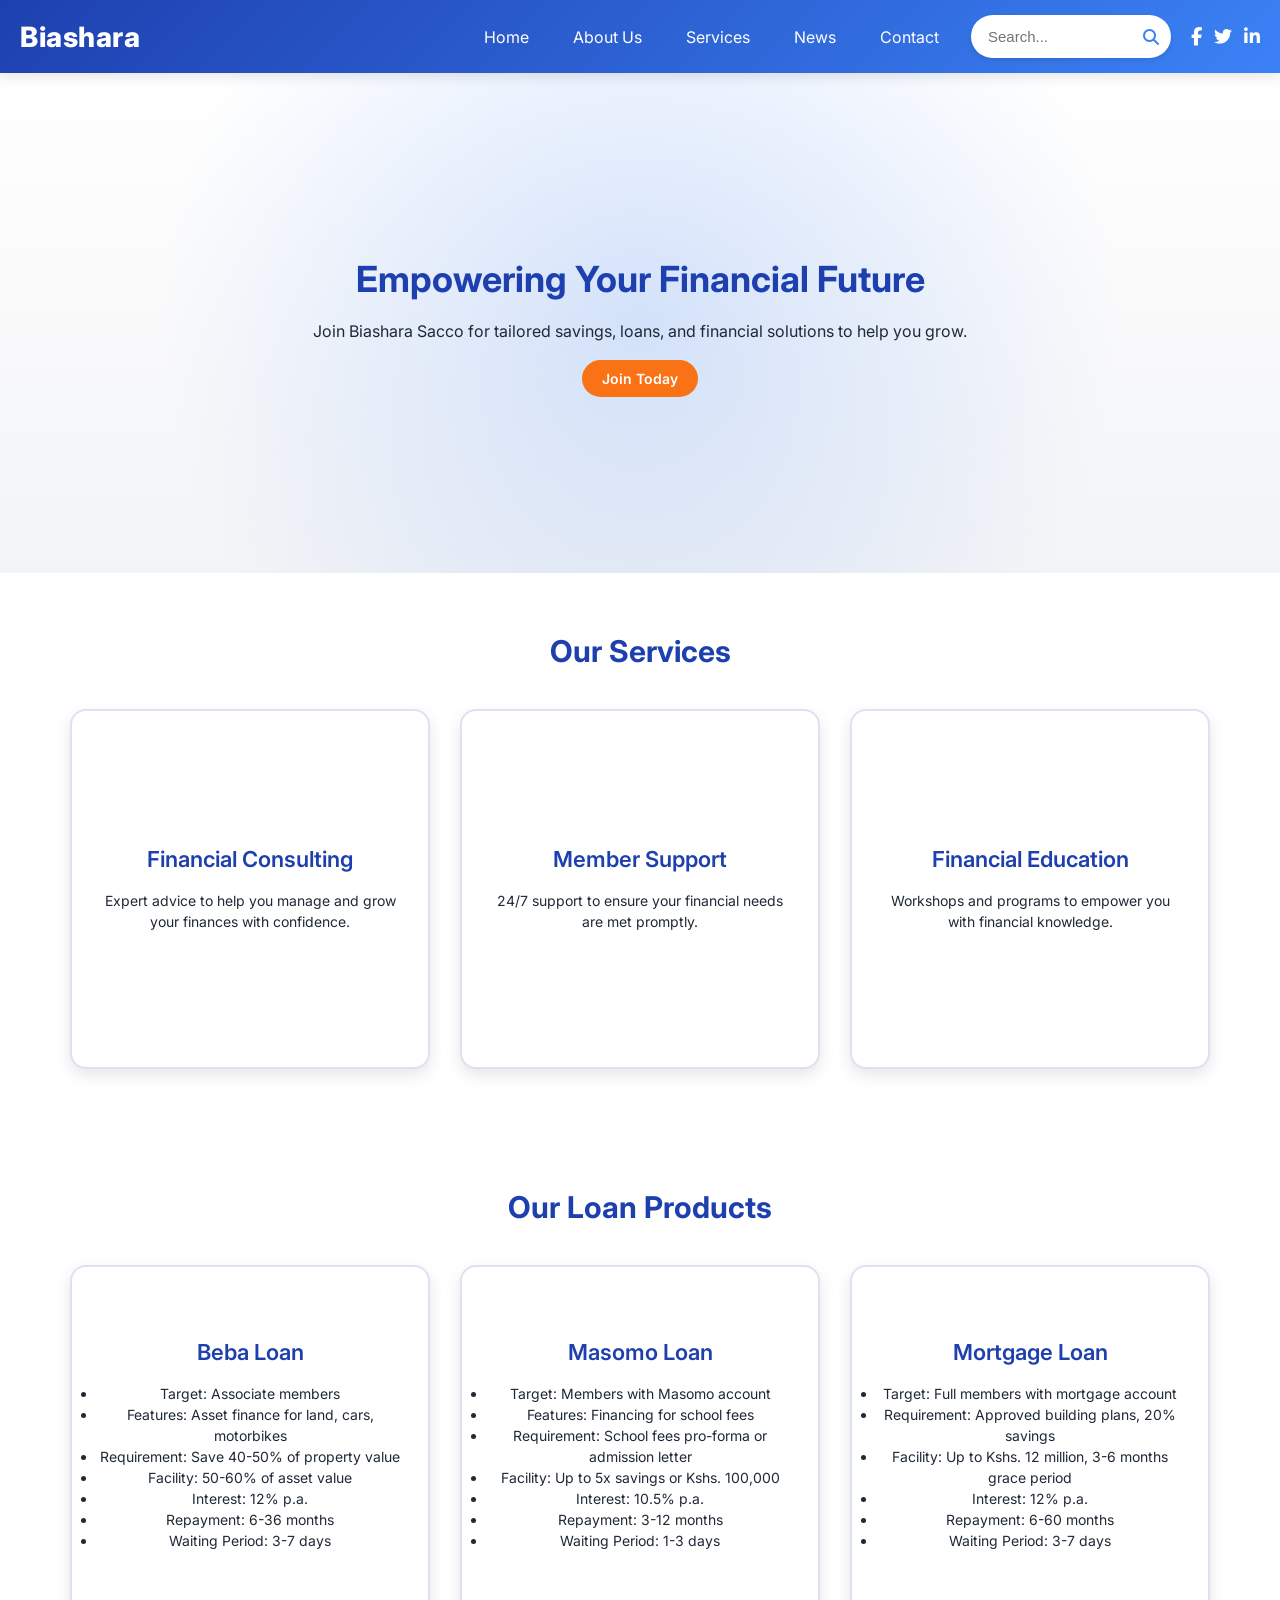
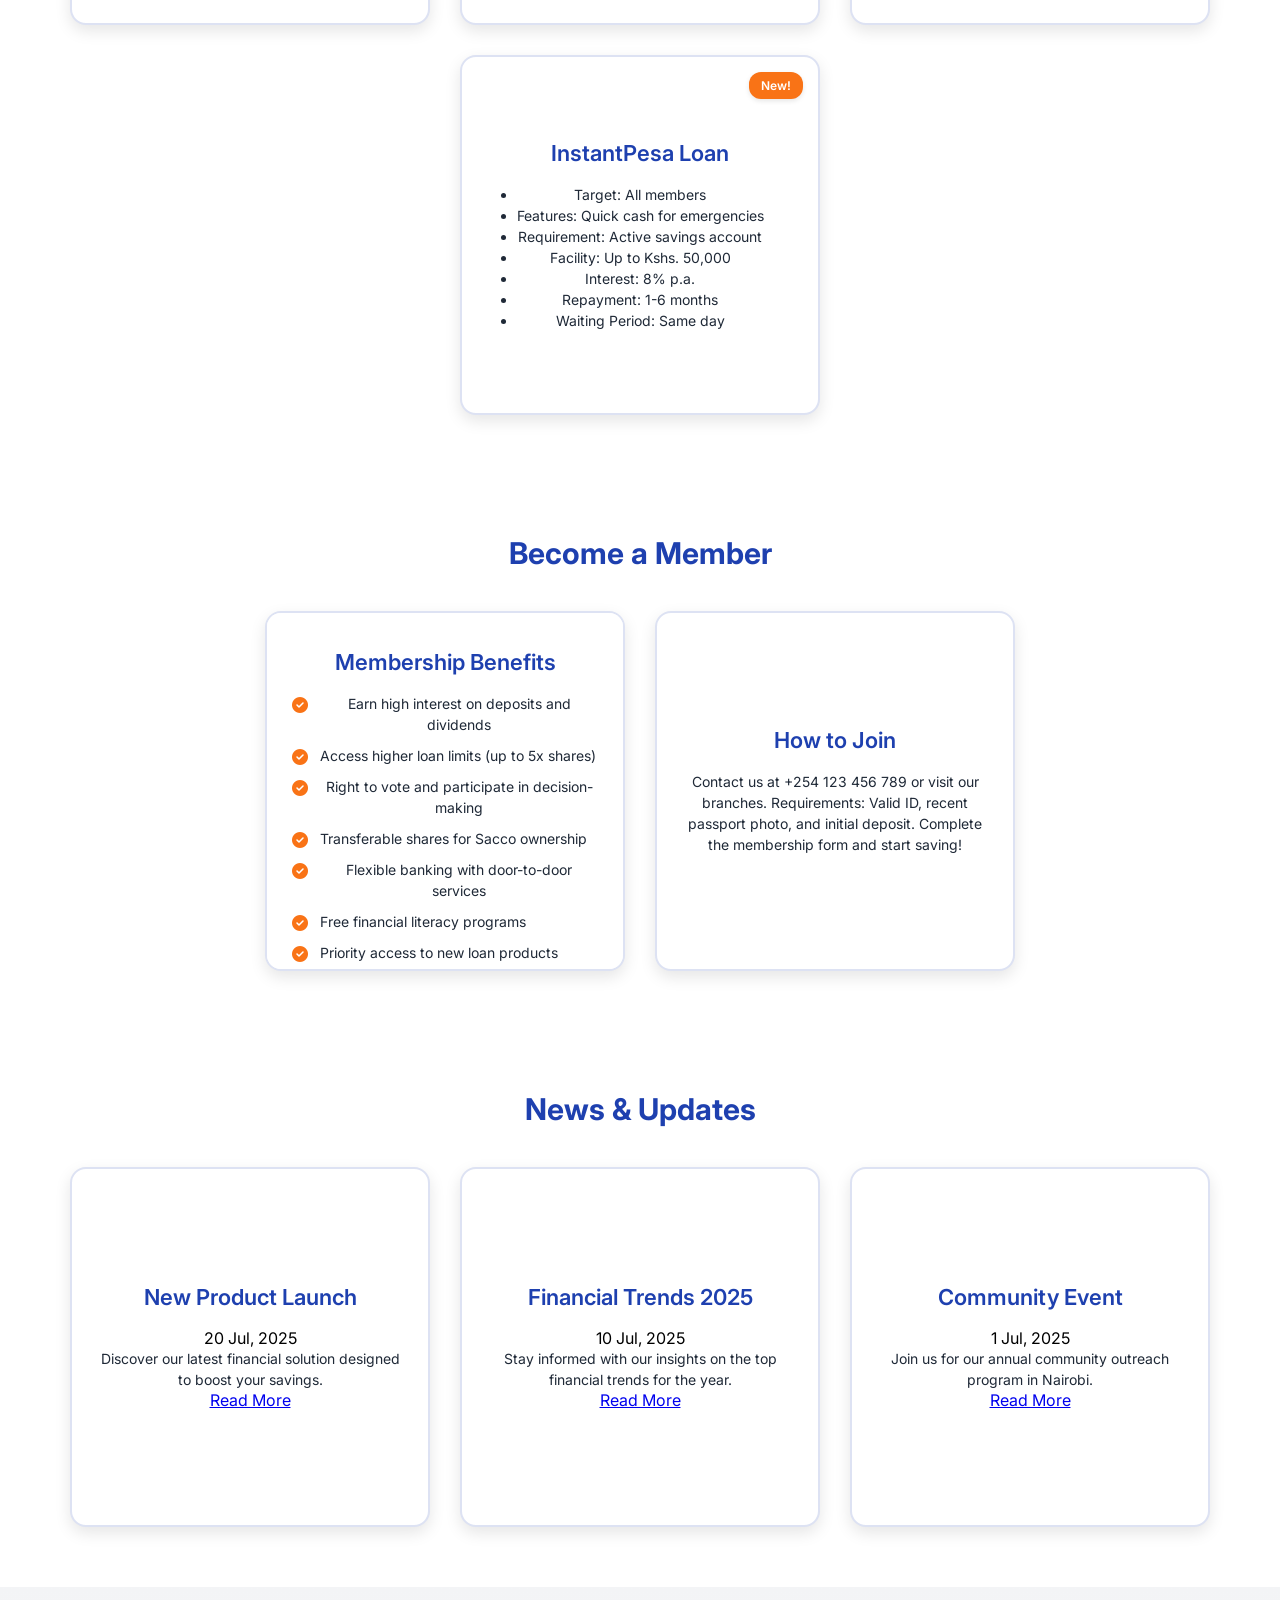
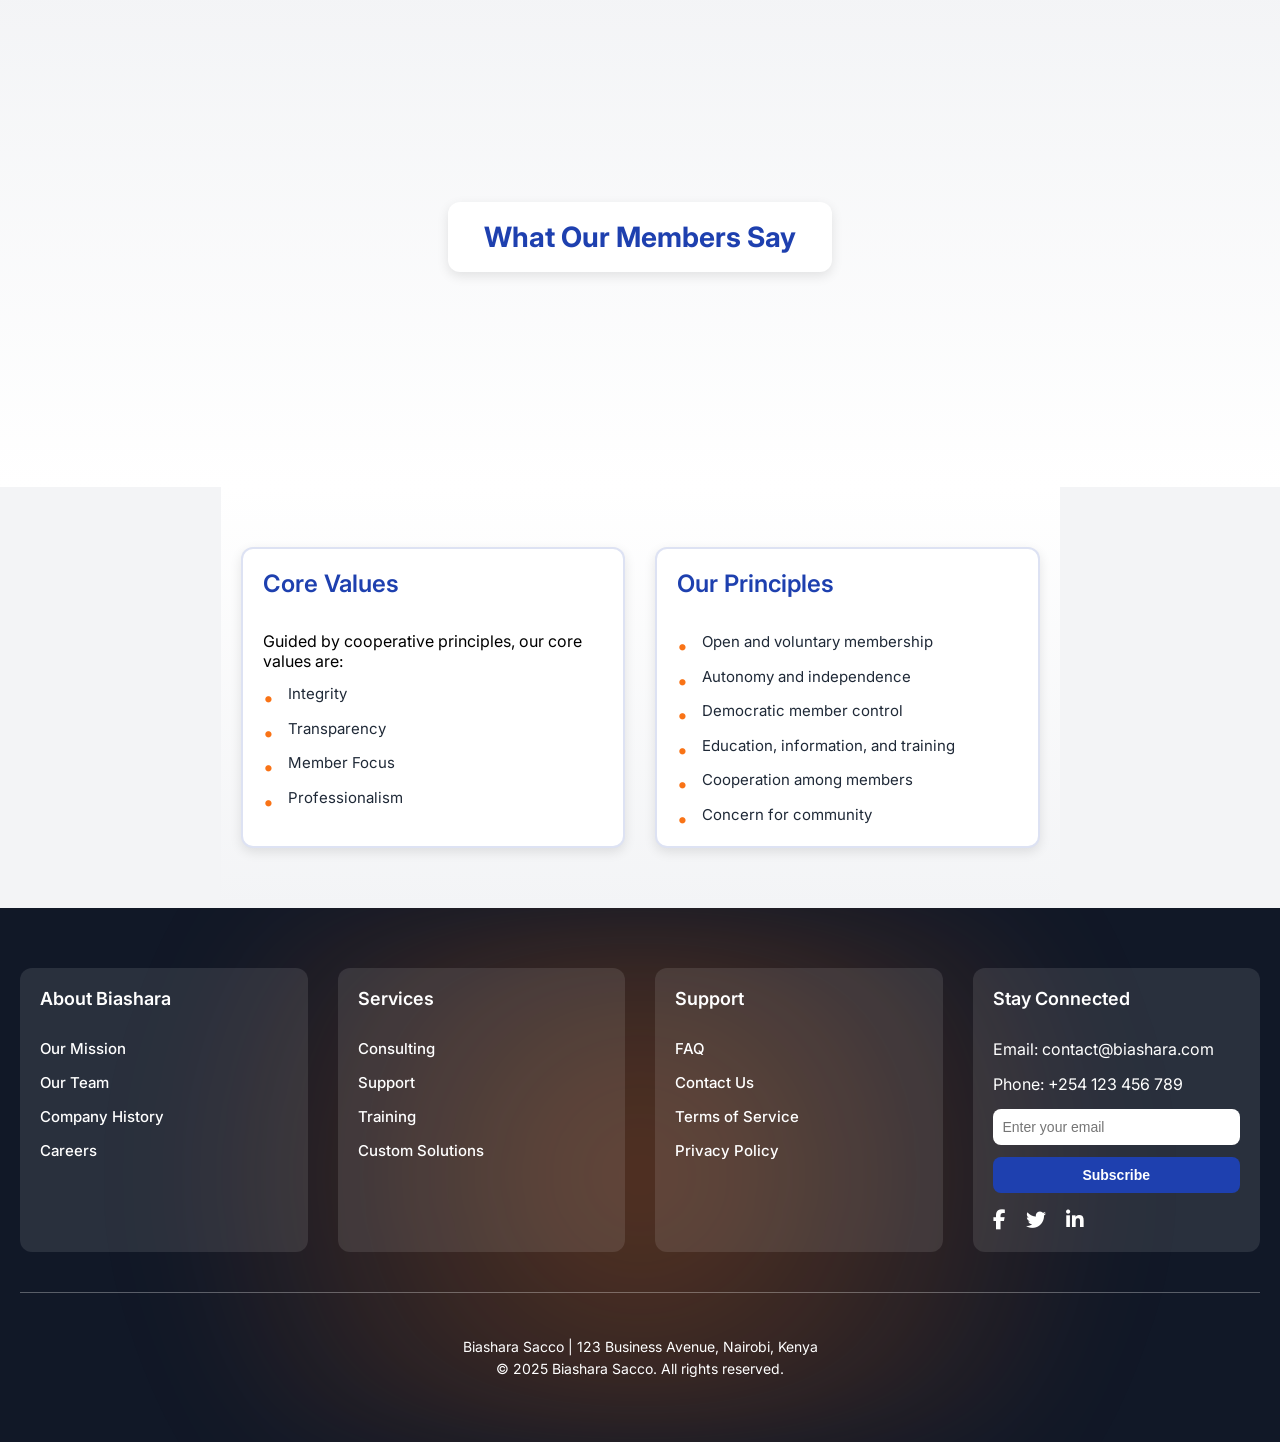
==== commit 4c2620ac: "Update index.html" ====
--- a/index.html
+++ b/index.html
@@ -16,6 +16,7 @@
             --light-gray: #F3F4F6;
             --secondary-gray: #1F2937;
             --border-blue: rgba(30, 64, 175, 0.15);
+            --footer-black: #111827;
         }
 
         * {
@@ -301,7 +302,7 @@
             display: flex;
             flex-direction: column;
             gap: 40px;
-            padding: 80px 20px;
+            padding: 60px 20px;
             align-items: center;
         }
 
@@ -313,18 +314,6 @@
             opacity: 0;
             transform: translateY(20px);
             transition: opacity 0.6s ease, transform 0.6s ease;
-            position: relative;
-        }
-
-        .services-title::after, .loans-title::after, .membership-title::after, .news-title::after {
-            content: '';
-            position: absolute;
-            bottom: -10px;
-            left: 50%;
-            width: 60px;
-            height: 3px;
-            background: var(--primary-orange);
-            transform: translateX(-50%);
         }
 
         .biashara-services.visible .services-title,
@@ -338,15 +327,15 @@
         .services-container, .loans-container, .membership-container, .news-container {
             display: flex;
             flex-wrap: wrap;
-            gap: 40px;
+            gap: 30px;
             justify-content: center;
             max-width: 1280px;
             width: 100%;
         }
 
         .services, .loan-item, .membership-item, .news-item {
-            width: 400px;
-            height: 400px;
+            width: 360px;
+            height: 360px;
             background: var(--primary-white);
             border-radius: 16px;
             box-shadow: 0 6px 16px rgba(0, 0, 0, 0.1);
@@ -355,7 +344,7 @@
             align-items: center;
             justify-content: center;
             text-align: center;
-            padding: 30px;
+            padding: 25px;
             transition: transform 0.3s ease, box-shadow 0.3s ease, border-color 0.3s ease;
             border: 2px solid var(--border-blue);
             position: relative;
@@ -456,8 +445,8 @@
 
         .biashara-comments {
             background: linear-gradient(180deg, var(--light-gray) 0%, var(--primary-white) 100%);
-            padding: 80px 20px;
-            min-height: 600px;
+            padding: 60px 20px;
+            min-height: 500px;
             display: flex;
             justify-content: center;
             align-items: center;
@@ -465,7 +454,7 @@
         }
 
         .comments-title {
-            font-size: 30px;
+            font-size: 28px;
             font-weight: 700;
             color: var(--primary-blue);
             text-align: center;
@@ -488,8 +477,8 @@
             position: absolute;
             background: var(--primary-white);
             padding: 18px;
-            width: 300px;
-            height: 110px;
+            width: 280px;
+            height: 100px;
             border-radius: 12px;
             box-shadow: 0 4px 12px rgba(0, 0, 0, 0.1);
             display: flex;
@@ -558,7 +547,7 @@
 
         .biashara-principles {
             background: linear-gradient(180deg, var(--primary-white) 0%, var(--light-gray) 100%);
-            padding: 80px 20px;
+            padding: 60px 20px;
             max-width: 1280px;
             margin: 0 auto;
         }
@@ -566,7 +555,7 @@
         .principles-content {
             display: flex;
             flex-direction: row;
-            gap: 40px;
+            gap: 30px;
         }
 
         .principles-column {
@@ -617,9 +606,23 @@
         }
 
         .biashara-footer {
-            background: linear-gradient(135deg, var(--primary-orange) 0%, var(--secondary-orange) 100%);
-            padding: 80px 20px;
+            background: var(--footer-black);
+            padding: 60px 20px;
             color: var(--primary-white);
+            position: relative;
+            overflow: hidden;
+        }
+
+        .biashara-footer::before {
+            content: '';
+            position: absolute;
+            top: 0;
+            left: 0;
+            width: 100%;
+            height: 100%;
+            background: radial-gradient(circle, rgba(249, 115, 22, 0.3) 0%, transparent 70%);
+            filter: blur(50px);
+            z-index: 0;
         }
 
         .footer-content {
@@ -627,8 +630,10 @@
             margin: 0 auto;
             display: grid;
             grid-template-columns: repeat(4, 1fr);
-            gap: 40px;
+            gap: 30px;
             padding-bottom: 40px;
+            position: relative;
+            z-index: 1;
         }
 
         .footer-column {
@@ -715,6 +720,8 @@
             text-align: center;
             padding-top: 40px;
             border-top: 1px solid rgba(255, 255, 255, 0.3);
+            position: relative;
+            z-index: 1;
         }
 
         .footer-bottom p {
@@ -755,12 +762,14 @@
             }
 
             .services, .loan-item, .membership-item, .news-item {
-                width: 360px;
-                height: 360px;
+                width: 320px;
+                height: 320px;
+                padding: 20px;
             }
 
             .footer-content {
                 grid-template-columns: repeat(2, 1fr);
+                gap: 20px;
             }
         }
 
@@ -859,15 +868,45 @@
                 font-size: 16px;
             }
 
+            .biashara-services, .biashara-loans, .biashara-membership, .biashara-news {
+                padding: 40px 15px;
+            }
+
             .services, .loan-item, .membership-item, .news-item {
-                width: 340px;
-                height: 340px;
-            }
-
-            .news-container, .loans-container, .membership-container {
-                display: grid;
-                grid-template-columns: 1fr;
-                gap: 30px;
+                width: 90%;
+                max-width: 340px;
+                height: auto;
+                min-height: 280px;
+                padding: 20px;
+                margin: 0 auto;
+            }
+
+            .service-title, .loan-title, .membership-benefit-title, .news-item-title {
+                font-size: 20px;
+            }
+
+            .service-description, .loan-description, .membership-description, .news-description {
+                font-size: 13px;
+            }
+
+            .biashara-comments {
+                min-height: 400px;
+                padding: 40px 15px;
+            }
+
+            .comments-title {
+                font-size: 24px;
+                padding: 15px 30px;
+            }
+
+            .comment {
+                width: 260px;
+                height: 90px;
+            }
+
+            .principles-content {
+                flex-direction: column;
+                gap: 20px;
             }
         }
 
@@ -916,9 +955,24 @@
                 font-size: 14px;
             }
 
+            .biashara-services, .biashara-loans, .biashara-membership, .biashara-news {
+                padding: 30px 10px;
+            }
+
             .services, .loan-item, .membership-item, .news-item {
-                width: 300px;
-                height: 300px;
+                width: 95%;
+                max-width: 300px;
+                min-height: 240px;
+                padding: 15px;
+            }
+
+            .service-title, .loan-title, .membership-benefit-title, .news-item-title {
+                font-size: 18px;
+                margin-bottom: 12px;
+            }
+
+            .service-description, .loan-description, .membership-description, .news-description {
+                font-size: 12px;
             }
 
             .hero-title {
@@ -927,6 +981,44 @@
 
             .hero-description {
                 font-size: 13px;
+            }
+
+            .biashara-comments {
+                min-height: 350px;
+                padding: 30px 10px;
+            }
+
+            .comments-title {
+                font-size: 22px;
+                padding: 12px 24px;
+            }
+
+            .comment {
+                width: 240px;
+                height: 80px;
+            }
+
+            .comment-profile-pic {
+                width: 36px;
+                height: 36px;
+                font-size: 14px;
+            }
+
+            .comment-name {
+                font-size: 13px;
+            }
+
+            .comment-text {
+                font-size: 12px;
+            }
+
+            .footer-content {
+                grid-template-columns: 1fr;
+                gap: 15px;
+            }
+
+            .footer-column {
+                padding: 15px;
             }
         }
     </style>
@@ -1311,11 +1403,11 @@
                 const comments = document.querySelectorAll('.comment');
                 const containerWidth = commentsContainer.offsetWidth;
                 const containerHeight = commentsContainer.offsetHeight;
-                const commentWidth = window.innerWidth <= 500 ? 220 : window.innerWidth <= 768 ? 260 : 300;
-                const commentHeight = window.innerWidth <= 500 ? 80 : window.innerWidth <= 768 ? 90 : 110;
+                const commentWidth = window.innerWidth <= 500 ? 240 : window.innerWidth <= 768 ? 260 : 280;
+                const commentHeight = window.innerWidth <= 500 ? 80 : window.innerWidth <= 768 ? 90 : 100;
                 const titleWidth = commentsTitle.offsetWidth;
                 const titleHeight = commentsTitle.offsetHeight;
-                const padding = 30;
+                const padding = 20;
                 const maxComments = window.innerWidth <= 500 ? 4 : window.innerWidth <= 768 ? 6 : 8;
                 const positions = [];
                 const commentArray = shuffleArray([...comments]);
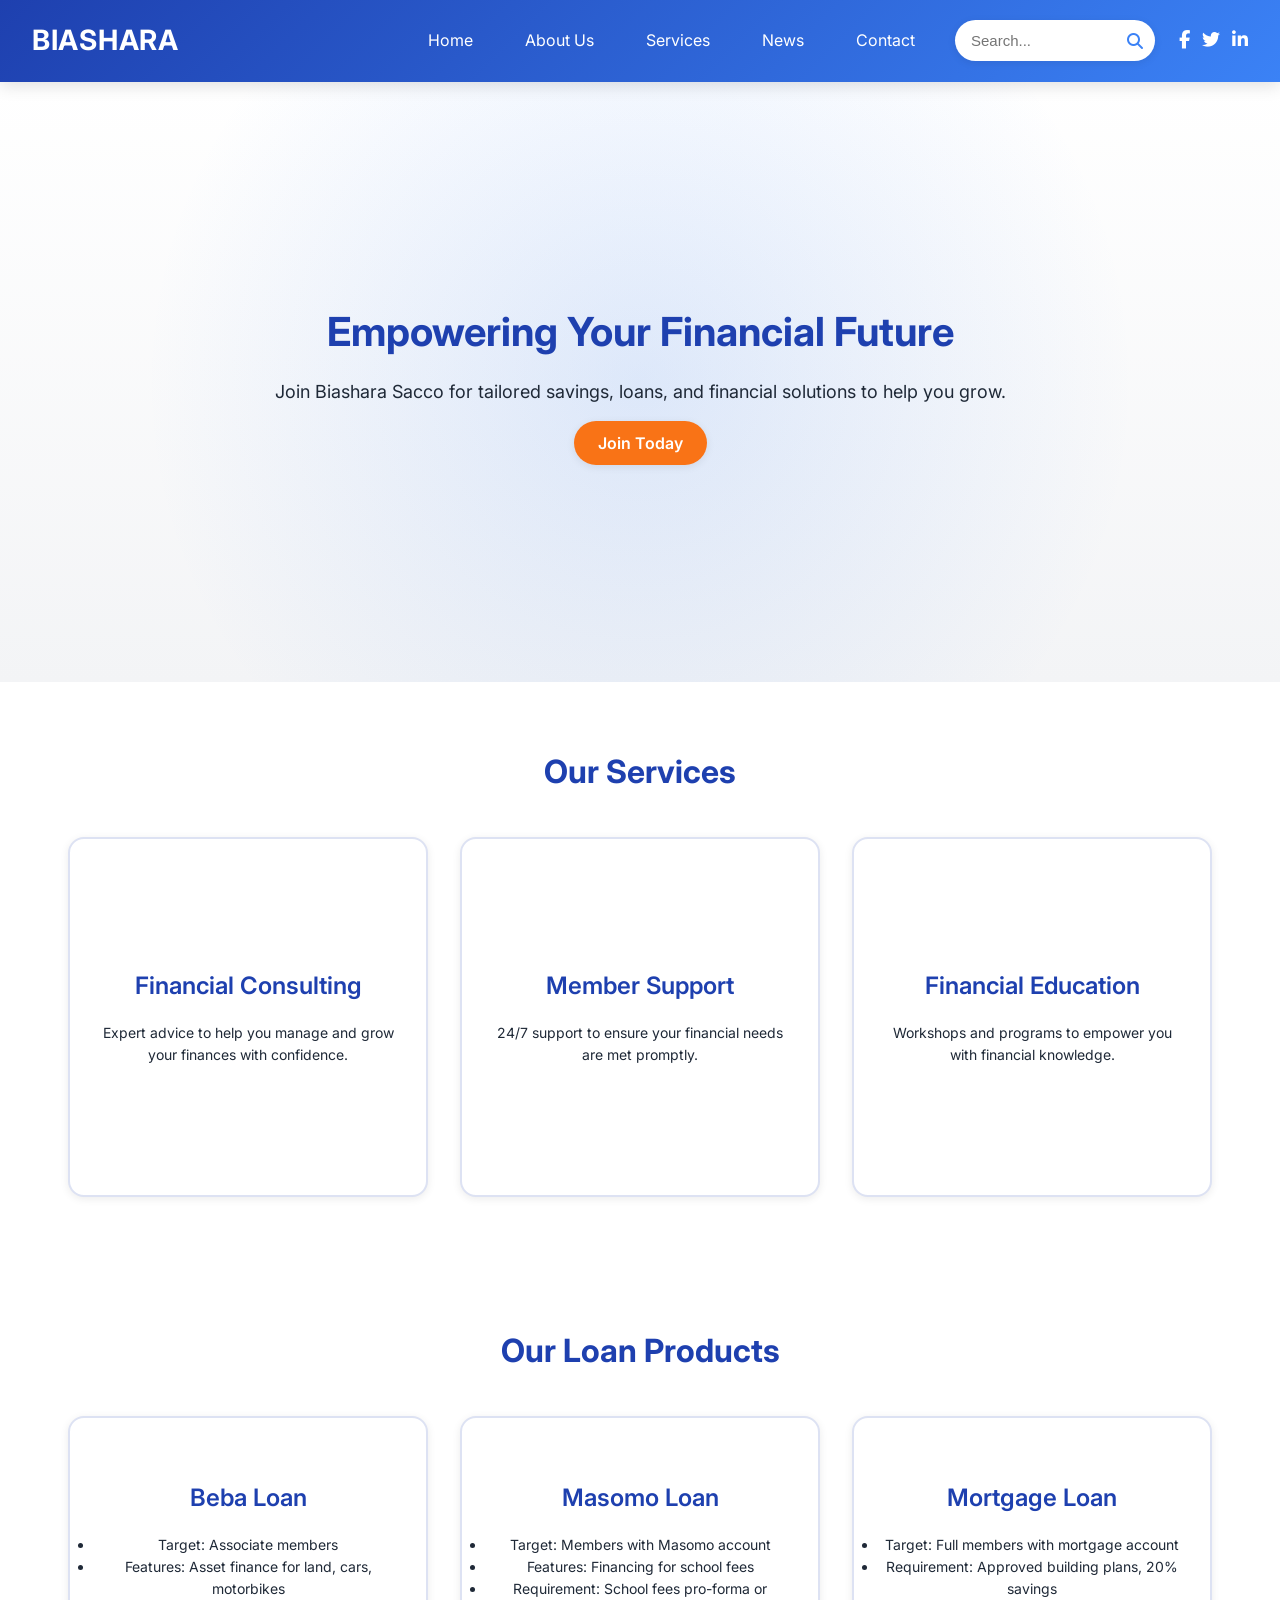
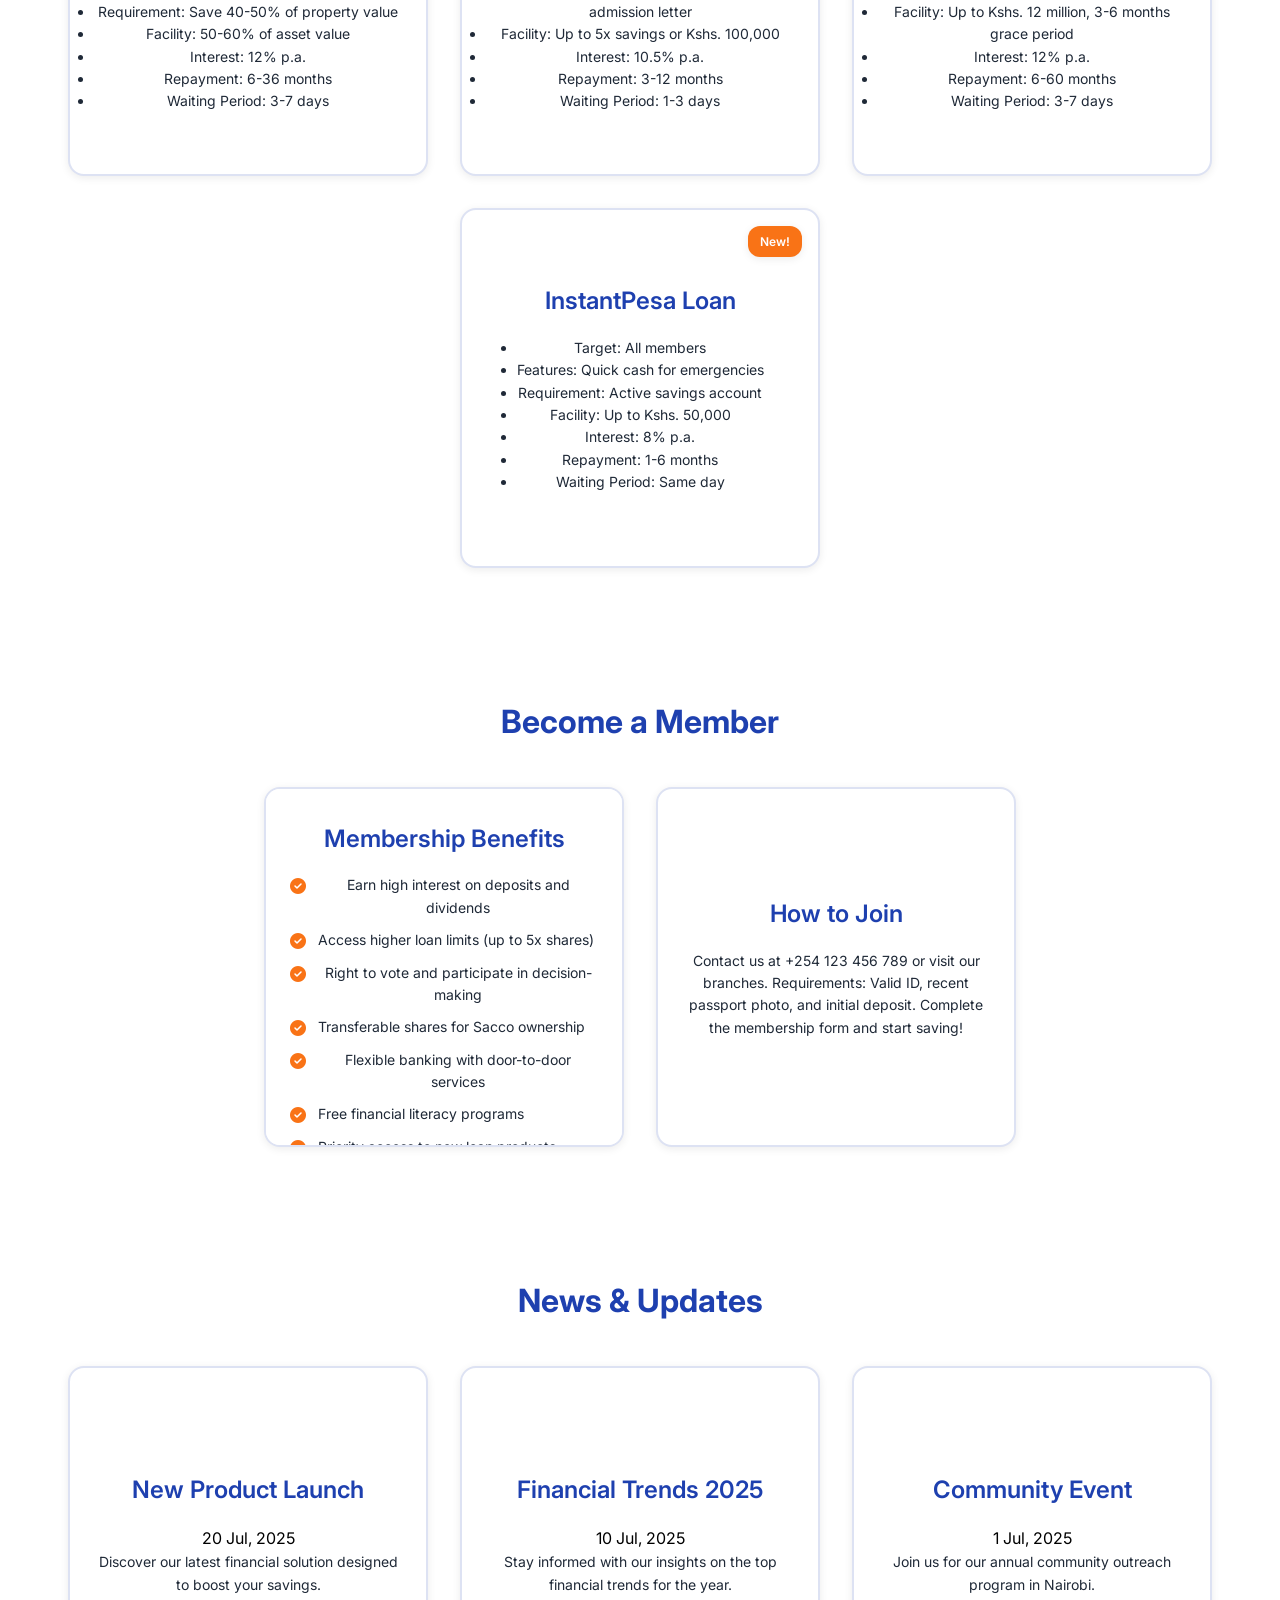
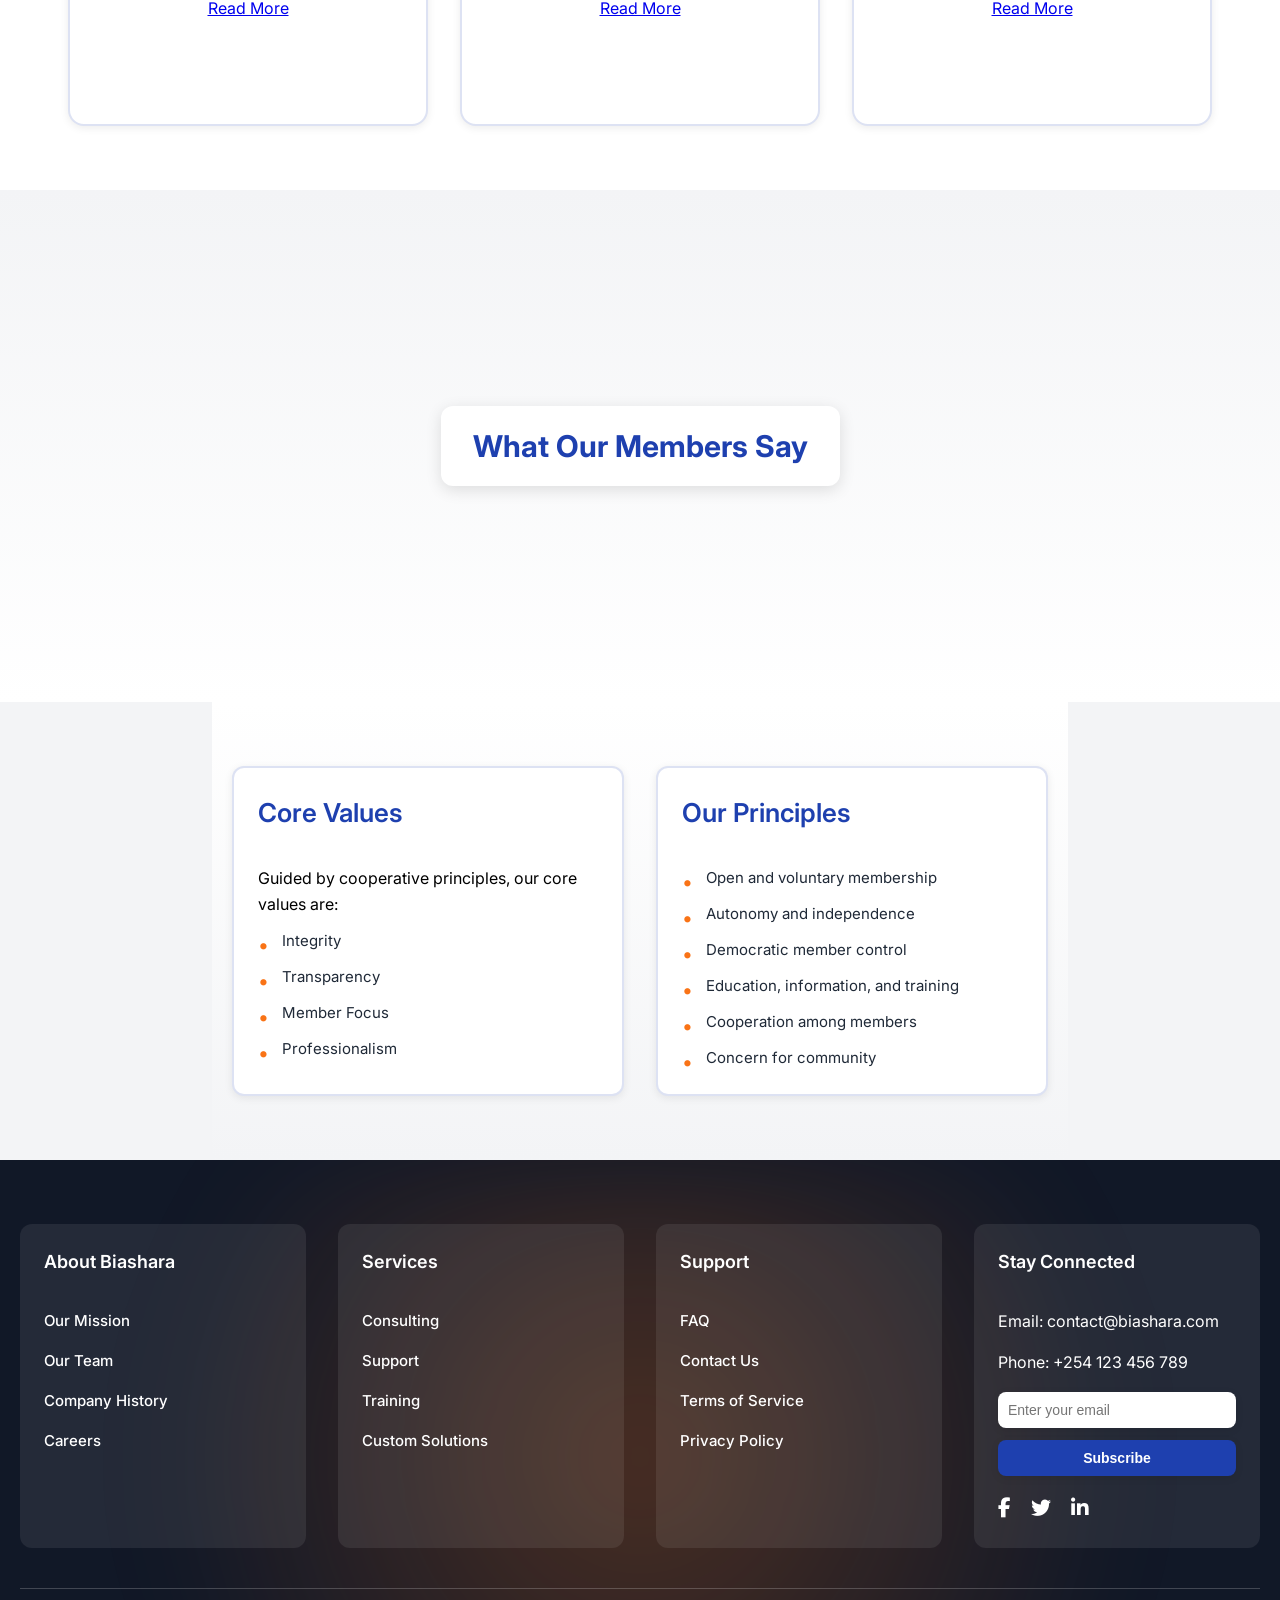
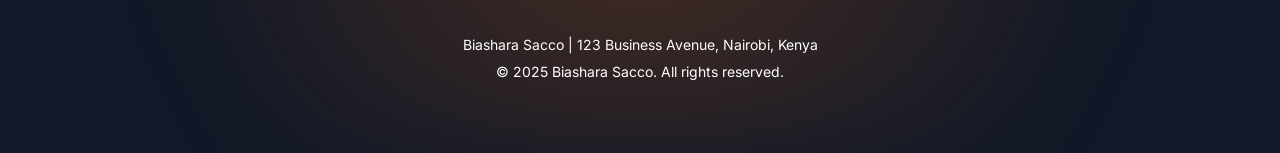
==== commit a8c3b809: "Update index.html" ====
--- a/index.html
+++ b/index.html
@@ -17,6 +17,9 @@
             --secondary-gray: #1F2937;
             --border-blue: rgba(30, 64, 175, 0.15);
             --footer-black: #111827;
+            --shadow-sm: 0 2px 8px rgba(0, 0, 0, 0.08);
+            --shadow-md: 0 4px 16px rgba(0, 0, 0, 0.12);
+            --shadow-lg: 0 8px 24px rgba(0, 0, 0, 0.16);
         }
 
         * {
@@ -30,11 +33,12 @@
             background: var(--light-gray);
             font-family: 'Inter', sans-serif;
             overflow-x: hidden;
+            line-height: 1.6;
         }
 
         .biashara {
             display: grid;
-            grid-template-rows: min-content 500px repeat(7, min-content);
+            grid-template-rows: min-content 600px repeat(7, min-content);
             width: 100%;
         }
 
@@ -42,14 +46,13 @@
             background: linear-gradient(135deg, var(--primary-blue) 0%, var(--secondary-blue) 100%);
             display: flex;
             align-items: center;
-            padding: 15px 20px;
-            box-shadow: 0 4px 12px rgba(0, 0, 0, 0.1);
+            padding: 1rem 2rem;
+            box-shadow: var(--shadow-md);
             position: sticky;
             top: 0;
             z-index: 1000;
-            transition: transform 0.3s ease;
+            transition: transform 0.3s ease-in-out;
             width: 100%;
-            box-sizing: border-box;
         }
 
         .biashara-nav.hidden {
@@ -57,47 +60,52 @@
         }
 
         .head {
-            font-size: 28px;
-            font-weight: 800;
+            font-size: 1.75rem;
+            font-weight: 700;
             color: var(--primary-white);
             margin-right: auto;
-            letter-spacing: 0.5px;
+            letter-spacing: 0.025em;
+            text-transform: uppercase;
         }
 
         .nav-content {
             display: flex;
             align-items: center;
-            gap: 20px;
+            gap: 1.5rem;
         }
 
         .links {
             display: flex;
-            gap: 20px;
+            gap: 1.25rem;
             align-items: center;
         }
 
         .links-child {
             color: var(--primary-white);
-            font-size: 16px;
+            font-size: 1rem;
             text-decoration: none;
-            padding: 10px 12px;
+            padding: 0.75rem 1rem;
             position: relative;
-            transition: color 0.3s ease, transform 0.2s ease;
+            transition: all 0.3s ease-in-out;
+            border-radius: 0.375rem;
         }
 
         .links-child:hover {
             color: var(--primary-orange);
-            transform: translateY(-2px);
+            transform: translateY(-0.125rem);
+            background: rgba(255, 255, 255, 0.1);
         }
 
         .links-child:hover::after {
             content: '';
             position: absolute;
             width: 100%;
-            height: 2px;
+            height: 0.125rem;
             background: var(--primary-orange);
             bottom: 0;
             left: 0;
+            transform: scaleX(1);
+            transform-origin: center;
         }
 
         .dropdown {
@@ -114,35 +122,36 @@
             top: 100%;
             left: 0;
             background: var(--primary-blue);
-            min-width: 200px;
-            box-shadow: 0 6px 15px rgba(0, 0, 0, 0.2);
-            border-radius: 8px;
+            min-width: 12rem;
+            box-shadow: var(--shadow-md);
+            border-radius: 0.5rem;
             z-index: 1000;
-            padding: 10px 0;
-            transform: scale(0.9);
+            padding: 0.75rem 0;
+            transform: scale(0.95);
             opacity: 0;
             transform-origin: top center;
             animation: jelly 0.4s ease forwards;
         }
 
         @keyframes jelly {
-            0% { transform: scale(0.9, 0.9); opacity: 0; }
-            50% { transform: scale(1.05, 0.95); opacity: 0.8; }
+            0% { transform: scale(0.95, 0.95); opacity: 0; }
+            50% { transform: scale(1.05, 0.95); opacity: 0.9; }
             100% { transform: scale(1, 1); opacity: 1; }
         }
 
         .dropdown-menu a {
             display: block;
-            padding: 12px 20px;
+            padding: 0.75rem 1.25rem;
             color: var(--primary-white);
             text-decoration: none;
-            font-size: 15px;
-            transition: background 0.2s ease, color 0.2s ease;
+            font-size: 0.9375rem;
+            transition: all 0.2s ease-in-out;
         }
 
         .dropdown-menu a:hover {
             background: var(--secondary-orange);
             color: var(--primary-white);
+            border-radius: 0.25rem;
         }
 
         .dropdown:hover .dropdown-menu {
@@ -157,18 +166,23 @@
             display: flex;
             align-items: center;
             background: var(--primary-white);
-            border-radius: 25px;
-            padding: 8px 12px;
-            box-shadow: 0 2px 5px rgba(0, 0, 0, 0.1);
+            border-radius: 1.5rem;
+            padding: 0.5rem 0.75rem;
+            box-shadow: var(--shadow-sm);
+            transition: box-shadow 0.3s ease;
+        }
+
+        .search-bar:hover {
+            box-shadow: var(--shadow-md);
         }
 
         .search-bar input {
             border: none;
             outline: none;
-            font-size: 15px;
+            font-size: 0.9375rem;
             color: var(--secondary-gray);
-            width: 160px;
-            padding: 5px;
+            width: 10rem;
+            padding: 0.25rem;
         }
 
         .search-bar i {
@@ -185,46 +199,46 @@
             display: none;
             position: absolute;
             top: 100%;
-            right: 20px;
+            right: 1.25rem;
             background: var(--primary-white);
-            min-width: 220px;
-            box-shadow: 0 6px 15px rgba(0, 0, 0, 0.15);
-            border-radius: 8px;
+            min-width: 14rem;
+            box-shadow: var(--shadow-md);
+            border-radius: 0.5rem;
             z-index: 1000;
-            padding: 12px;
-            max-height: 320px;
+            padding: 0.75rem;
+            max-height: 20rem;
             overflow-y: auto;
         }
 
         .search-results a {
             display: block;
-            padding: 10px;
+            padding: 0.625rem;
             color: var(--secondary-gray);
             text-decoration: none;
-            font-size: 14px;
-            transition: background 0.2s ease;
+            font-size: 0.875rem;
+            transition: all 0.2s ease;
+            border-radius: 0.25rem;
         }
 
         .search-results a:hover {
             background: var(--secondary-orange);
             color: var(--primary-white);
-            border-radius: 4px;
         }
 
         .social-nav-links {
             display: flex;
-            gap: 12px;
+            gap: 0.75rem;
         }
 
         .social-nav-links a {
             color: var(--primary-white);
-            font-size: 18px;
-            transition: color 0.3s ease, transform 0.2s ease;
+            font-size: 1.125rem;
+            transition: all 0.3s ease-in-out;
         }
 
         .social-nav-links a:hover {
             color: var(--primary-orange);
-            transform: translateY(-2px);
+            transform: translateY(-0.125rem);
         }
 
         .biashara-hero {
@@ -234,16 +248,16 @@
             justify-content: center;
             align-items: center;
             text-align: center;
-            padding: 50px 20px;
+            padding: 4rem 1.25rem;
             position: relative;
             overflow: hidden;
         }
 
         .hero-content {
-            max-width: 700px;
+            max-width: 48rem;
             opacity: 0;
-            transform: translateY(20px);
-            transition: opacity 0.6s ease, transform 0.6s ease;
+            transform: translateY(1.25rem);
+            transition: opacity 0.6s ease-in-out, transform 0.6s ease-in-out;
             z-index: 1;
         }
 
@@ -254,7 +268,7 @@
             left: 0;
             width: 100%;
             height: 100%;
-            background: radial-gradient(circle, rgba(59, 130, 246, 0.2) 0%, transparent 70%);
+            background: radial-gradient(circle, rgba(59, 130, 246, 0.15) 0%, transparent 70%);
             z-index: 0;
         }
 
@@ -264,56 +278,57 @@
         }
 
         .hero-title {
-            font-size: 36px;
+            font-size: 2.5rem;
             font-weight: 700;
             color: var(--primary-blue);
-            margin-bottom: 18px;
-            line-height: 1.2;
+            margin-bottom: 1.25rem;
+            line-height: 1.3;
         }
 
         .hero-description {
-            font-size: 16px;
+            font-size: 1.125rem;
             color: var(--secondary-gray);
-            margin-bottom: 25px;
-            line-height: 1.5;
+            margin-bottom: 1.5rem;
+            line-height: 1.6;
         }
 
         .cta-button {
             background: var(--primary-orange);
             color: var(--primary-white);
-            padding: 10px 20px;
-            border-radius: 25px;
+            padding: 0.75rem 1.5rem;
+            border-radius: 1.5rem;
             text-decoration: none;
-            font-size: 14px;
+            font-size: 1rem;
             font-weight: 600;
-            transition: background 0.3s ease, transform 0.2s ease, box-shadow 0.3s ease;
-            min-width: 120px;
+            transition: all 0.3s ease-in-out;
+            min-width: 8rem;
             text-align: center;
+            box-shadow: var(--shadow-sm);
         }
 
         .cta-button:hover {
             background: var(--secondary-orange);
-            transform: translateY(-2px);
-            box-shadow: 0 4px 12px rgba(0, 0, 0, 0.2);
+            transform: translateY(-0.125rem);
+            box-shadow: var(--shadow-md);
         }
 
         .biashara-services, .biashara-loans, .biashara-membership, .biashara-news {
             background: var(--primary-white);
             display: flex;
             flex-direction: column;
-            gap: 40px;
-            padding: 60px 20px;
+            gap: 2.5rem;
+            padding: 4rem 1.25rem;
             align-items: center;
         }
 
         .services-title, .loans-title, .membership-title, .news-title {
-            font-size: 30px;
+            font-size: 2rem;
             font-weight: 700;
             color: var(--primary-blue);
             text-align: center;
             opacity: 0;
-            transform: translateY(20px);
-            transition: opacity 0.6s ease, transform 0.6s ease;
+            transform: translateY(1.25rem);
+            transition: opacity 0.6s ease-in-out, transform 0.6s ease-in-out;
         }
 
         .biashara-services.visible .services-title,
@@ -327,25 +342,25 @@
         .services-container, .loans-container, .membership-container, .news-container {
             display: flex;
             flex-wrap: wrap;
-            gap: 30px;
+            gap: 2rem;
             justify-content: center;
-            max-width: 1280px;
+            max-width: 80rem;
             width: 100%;
         }
 
         .services, .loan-item, .membership-item, .news-item {
-            width: 360px;
-            height: 360px;
+            width: 22.5rem;
+            min-height: 22.5rem;
             background: var(--primary-white);
-            border-radius: 16px;
-            box-shadow: 0 6px 16px rgba(0, 0, 0, 0.1);
+            border-radius: 1rem;
+            box-shadow: var(--shadow-sm);
             display: flex;
             flex-direction: column;
             align-items: center;
             justify-content: center;
             text-align: center;
-            padding: 25px;
-            transition: transform 0.3s ease, box-shadow 0.3s ease, border-color 0.3s ease;
+            padding: 1.5rem;
+            transition: all 0.3s ease-in-out;
             border: 2px solid var(--border-blue);
             position: relative;
             overflow: hidden;
@@ -359,11 +374,11 @@
             top: 0;
             left: 0;
             width: 100%;
-            height: 4px;
+            height: 0.25rem;
             background: var(--primary-orange);
             transform: scaleX(0);
             transform-origin: left;
-            transition: transform 0.3s ease;
+            transition: transform 0.3s ease-in-out;
         }
 
         .services:hover::before, .loan-item:hover::before, .membership-item:hover::before, .news-item:hover::before {
@@ -376,8 +391,8 @@
         }
 
         .services:hover, .loan-item:hover, .membership-item:hover, .news-item:hover {
-            transform: translateY(-5px);
-            box-shadow: 0 10px 20px rgba(0, 0, 0, 0.15);
+            transform: translateY(-0.3125rem);
+            box-shadow: var(--shadow-lg);
             border-color: var(--primary-orange);
         }
 
@@ -386,17 +401,17 @@
         }
 
         .membership-item::-webkit-scrollbar {
-            width: 6px;
+            width: 0.375rem;
         }
 
         .membership-item::-webkit-scrollbar-track {
             background: var(--light-gray);
-            border-radius: 8px;
+            border-radius: 0.5rem;
         }
 
         .membership-item::-webkit-scrollbar-thumb {
             background: var(--primary-blue);
-            border-radius: 8px;
+            border-radius: 0.5rem;
         }
 
         .membership-item::-webkit-scrollbar-thumb:hover {
@@ -404,49 +419,49 @@
         }
 
         .service-title, .loan-title, .membership-benefit-title, .news-item-title {
-            font-size: 22px;
+            font-size: 1.5rem;
             font-weight: 600;
             color: var(--primary-blue);
-            margin-bottom: 18px;
+            margin-bottom: 1rem;
         }
 
         .service-description, .loan-description, .membership-description, .news-description {
-            font-size: 14px;
+            font-size: 0.875rem;
             color: var(--secondary-gray);
-            line-height: 1.5;
-            max-height: 240px;
+            line-height: 1.6;
+            max-height: 15rem;
         }
 
         .loan-badge {
             position: absolute;
-            top: 15px;
-            right: 15px;
+            top: 1rem;
+            right: 1rem;
             background: var(--primary-orange);
             color: var(--primary-white);
-            font-size: 12px;
+            font-size: 0.75rem;
             font-weight: 600;
-            padding: 6px 12px;
-            border-radius: 12px;
-            box-shadow: 0 2px 5px rgba(0, 0, 0, 0.1);
+            padding: 0.375rem 0.75rem;
+            border-radius: 0.75rem;
+            box-shadow: var(--shadow-sm);
         }
 
         .membership-details li {
             display: flex;
             align-items: flex-start;
-            gap: 12px;
-            margin-bottom: 10px;
+            gap: 0.75rem;
+            margin-bottom: 0.625rem;
         }
 
         .membership-details i {
             color: var(--primary-orange);
-            font-size: 16px;
-            margin-top: 4px;
+            font-size: 1rem;
+            margin-top: 0.25rem;
         }
 
         .biashara-comments {
             background: linear-gradient(180deg, var(--light-gray) 0%, var(--primary-white) 100%);
-            padding: 60px 20px;
-            min-height: 500px;
+            padding: 4rem 1.25rem;
+            min-height: 32rem;
             display: flex;
             justify-content: center;
             align-items: center;
@@ -454,18 +469,18 @@
         }
 
         .comments-title {
-            font-size: 28px;
+            font-size: 1.875rem;
             font-weight: 700;
             color: var(--primary-blue);
             text-align: center;
             background: var(--primary-white);
-            padding: 18px 36px;
-            border-radius: 12px;
-            box-shadow: 0 4px 12px rgba(0, 0, 0, 0.1);
+            padding: 1rem 2rem;
+            border-radius: 0.75rem;
+            box-shadow: var(--shadow-md);
             z-index: 10;
             opacity: 0;
             transform: scale(0.95);
-            transition: opacity 0.6s ease, transform 0.6s ease;
+            transition: opacity 0.6s ease-in-out, transform 0.6s ease-in-out;
         }
 
         .biashara-comments.visible .comments-title {
@@ -476,29 +491,29 @@
         .comment {
             position: absolute;
             background: var(--primary-white);
-            padding: 18px;
-            width: 280px;
-            height: 100px;
-            border-radius: 12px;
-            box-shadow: 0 4px 12px rgba(0, 0, 0, 0.1);
+            padding: 1.125rem;
+            width: 18rem;
+            height: 6.25rem;
+            border-radius: 0.75rem;
+            box-shadow: var(--shadow-sm);
             display: flex;
             align-items: flex-start;
-            gap: 12px;
+            gap: 0.75rem;
             opacity: 0;
-            transform: translateY(10px);
-            transition: opacity 0.4s ease, transform 0.4s ease, filter 0.3s ease;
+            transform: translateY(0.625rem);
+            transition: all 0.4s ease-in-out;
             border: 2px solid var(--border-blue);
         }
 
         .comment.under-title {
-            filter: blur(1.5px);
+            filter: blur(1px);
         }
 
         .comment:hover {
-            transform: translateY(-5px);
+            transform: translateY(-0.3125rem);
             filter: none;
             border-color: var(--primary-orange);
-            box-shadow: 0 8px 16px rgba(0, 0, 0, 0.15);
+            box-shadow: var(--shadow-md);
         }
 
         .comment.visible {
@@ -516,8 +531,8 @@
         .comment:nth-child(9) { transition-delay: 0.45s; }
 
         .comment-profile-pic {
-            width: 40px;
-            height: 40px;
+            width: 2.5rem;
+            height: 2.5rem;
             border-radius: 50%;
             background: var(--secondary-blue);
             display: flex;
@@ -525,7 +540,7 @@
             justify-content: center;
             color: var(--primary-white);
             font-weight: 600;
-            font-size: 16px;
+            font-size: 0.9375rem;
         }
 
         .comment-content {
@@ -535,66 +550,66 @@
         .comment-name {
             font-weight: 600;
             color: var(--primary-blue);
-            margin-bottom: 6px;
-            font-size: 14px;
+            margin-bottom: 0.375rem;
+            font-size: 0.875rem;
         }
 
         .comment-text {
-            font-size: 13px;
+            font-size: 0.8125rem;
             color: var(--secondary-gray);
             line-height: 1.4;
         }
 
         .biashara-principles {
             background: linear-gradient(180deg, var(--primary-white) 0%, var(--light-gray) 100%);
-            padding: 60px 20px;
-            max-width: 1280px;
+            padding: 4rem 1.25rem;
+            max-width: 80rem;
             margin: 0 auto;
         }
 
         .principles-content {
             display: flex;
             flex-direction: row;
-            gap: 30px;
+            gap: 2rem;
         }
 
         .principles-column {
             flex: 1;
             display: flex;
             flex-direction: column;
-            gap: 15px;
+            gap: 1rem;
             background: var(--primary-white);
-            padding: 20px;
-            border-radius: 12px;
-            box-shadow: 0 4px 12px rgba(0, 0, 0, 0.1);
+            padding: 1.5rem;
+            border-radius: 0.75rem;
+            box-shadow: var(--shadow-sm);
             border: 2px solid var(--border-blue);
-            transition: border-color 0.3s ease, box-shadow 0.3s ease;
+            transition: all 0.3s ease-in-out;
         }
 
         .principles-column:hover {
             border-color: var(--primary-orange);
-            box-shadow: 0 8px 16px rgba(0, 0, 0, 0.15);
+            box-shadow: var(--shadow-md);
         }
 
         .principles-title {
-            font-size: 24px;
+            font-size: 1.625rem;
             font-weight: 600;
             color: var(--primary-blue);
-            margin-bottom: 18px;
+            margin-bottom: 1rem;
         }
 
         .principles-list {
             display: flex;
             flex-direction: column;
-            gap: 12px;
+            gap: 0.75rem;
         }
 
         .principle-item {
-            font-size: 15px;
+            font-size: 0.9375rem;
             color: var(--secondary-gray);
-            line-height: 1.5;
+            line-height: 1.6;
             position: relative;
-            padding-left: 25px;
+            padding-left: 1.5rem;
         }
 
         .principle-item::before {
@@ -602,12 +617,12 @@
             position: absolute;
             left: 0;
             color: var(--primary-orange);
-            font-size: 20px;
+            font-size: 1.25rem;
         }
 
         .biashara-footer {
             background: var(--footer-black);
-            padding: 60px 20px;
+            padding: 4rem 1.25rem;
             color: var(--primary-white);
             position: relative;
             overflow: hidden;
@@ -620,18 +635,18 @@
             left: 0;
             width: 100%;
             height: 100%;
-            background: radial-gradient(circle, rgba(249, 115, 22, 0.3) 0%, transparent 70%);
-            filter: blur(50px);
+            background: radial-gradient(circle, rgba(249, 115, 22, 0.25) 0%, transparent 70%);
+            filter: blur(3rem);
             z-index: 0;
         }
 
         .footer-content {
-            max-width: 1280px;
+            max-width: 80rem;
             margin: 0 auto;
             display: grid;
             grid-template-columns: repeat(4, 1fr);
-            gap: 30px;
-            padding-bottom: 40px;
+            gap: 2rem;
+            padding-bottom: 2.5rem;
             position: relative;
             z-index: 1;
         }
@@ -639,29 +654,29 @@
         .footer-column {
             display: flex;
             flex-direction: column;
-            gap: 15px;
-            padding: 20px;
-            border-radius: 12px;
-            background: rgba(255, 255, 255, 0.1);
-            transition: background 0.3s ease;
+            gap: 1rem;
+            padding: 1.5rem;
+            border-radius: 0.75rem;
+            background: rgba(255, 255, 255, 0.08);
+            transition: background 0.3s ease-in-out;
         }
 
         .footer-column:hover {
-            background: rgba(255, 255, 255, 0.15);
+            background: rgba(255, 255, 255, 0.12);
         }
 
         .footer-column h4 {
-            font-size: 18px;
+            font-size: 1.125rem;
             font-weight: 600;
-            margin-bottom: 15px;
+            margin-bottom: 1rem;
         }
 
         .footer-column a {
             color: var(--primary-white);
             text-decoration: none;
-            font-size: 15px;
+            font-size: 0.9375rem;
             font-weight: 500;
-            transition: color 0.3s ease;
+            transition: color 0.3s ease-in-out;
         }
 
         .footer-column a:hover {
@@ -671,105 +686,108 @@
         .newsletter-form {
             display: flex;
             flex-direction: column;
-            gap: 12px;
+            gap: 0.75rem;
         }
 
         .newsletter-form input {
-            padding: 10px;
+            padding: 0.625rem;
             border: none;
-            border-radius: 8px;
-            font-size: 14px;
+            border-radius: 0.5rem;
+            font-size: 0.875rem;
             color: var(--secondary-gray);
             width: 100%;
-            max-width: 250px;
+            max-width: 16rem;
+            box-shadow: var(--shadow-sm);
         }
 
         .newsletter-form button {
             background: var(--primary-blue);
             color: var(--primary-white);
-            padding: 10px;
+            padding: 0.625rem;
             border: none;
-            border-radius: 8px;
-            font-size: 14px;
+            border-radius: 0.5rem;
+            font-size: 0.875rem;
             font-weight: 600;
             cursor: pointer;
-            transition: background 0.3s ease;
+            transition: all 0.3s ease-in-out;
+            box-shadow: var(--shadow-sm);
         }
 
         .newsletter-form button:hover {
             background: var(--secondary-blue);
+            box-shadow: var(--shadow-md);
         }
 
         .social-links {
             display: flex;
-            gap: 20px;
+            gap: 1.25rem;
         }
 
         .social-links a {
-            font-size: 20px;
+            font-size: 1.25rem;
             color: var(--primary-white);
-            transition: color 0.3s ease, transform 0.2s ease;
+            transition: all 0.3s ease-in-out;
         }
 
         .social-links a:hover {
             color: var(--secondary-blue);
-            transform: translateY(-2px);
+            transform: translateY(-0.125rem);
         }
 
         .footer-bottom {
             text-align: center;
-            padding-top: 40px;
-            border-top: 1px solid rgba(255, 255, 255, 0.3);
+            padding-top: 2.5rem;
+            border-top: 1px solid rgba(255, 255, 255, 0.2);
             position: relative;
             z-index: 1;
         }
 
         .footer-bottom p {
-            font-size: 14px;
+            font-size: 0.875rem;
             color: var(--primary-white);
-            margin: 5px 0;
+            margin: 0.3125rem 0;
         }
 
         @media (max-width: 1024px) {
             .biashara {
-                grid-template-rows: min-content 400px repeat(7, min-content);
+                grid-template-rows: min-content 500px repeat(7, min-content);
             }
 
             .biashara-nav {
-                padding: 12px 15px;
+                padding: 0.75rem 1rem;
             }
 
             .head {
-                font-size: 24px;
+                font-size: 1.5rem;
             }
 
             .nav-content {
-                gap: 15px;
+                gap: 1rem;
             }
 
             .links {
-                gap: 15px;
+                gap: 1rem;
             }
 
             .links-child {
-                font-size: 15px;
-                padding: 8px;
+                font-size: 0.9375rem;
+                padding: 0.5rem;
             }
 
             .search-bar input {
-                width: 120px;
-                font-size: 14px;
+                width: 8rem;
+                font-size: 0.875rem;
             }
 
             .services, .loan-item, .membership-item, .news-item {
-                width: 320px;
-                height: 320px;
-                padding: 20px;
+                width: 20rem;
+                min-height: 20rem;
+                padding: 1.25rem;
             }
 
             .footer-content {
                 grid-template-columns: repeat(2, 1fr);
-                gap: 20px;
+                gap: 1.25rem;
             }
         }
 
@@ -778,21 +796,21 @@
                 display: flex;
                 flex-direction: column;
                 justify-content: space-between;
-                width: 28px;
-                height: 20px;
+                width: 1.75rem;
+                height: 1.25rem;
                 cursor: pointer;
-                margin-left: 10px;
+                margin-left: 0.625rem;
             }
 
             .hamburger span {
                 background: var(--primary-white);
-                height: 3px;
-                border-radius: 2px;
-                transition: all 0.3s ease;
+                height: 0.1875rem;
+                border-radius: 0.125rem;
+                transition: all 0.3s ease-in-out;
             }
 
             .nav-toggle:checked + .hamburger span:nth-child(1) {
-                transform: rotate(45deg) translate(5px, 5px);
+                transform: rotate(45deg) translate(0.3125rem, 0.3125rem);
             }
 
             .nav-toggle:checked + .hamburger span:nth-child(2) {
@@ -800,21 +818,20 @@
             }
 
             .nav-toggle:checked + .hamburger span:nth-child(3) {
-                transform: rotate(-45deg) translate(7px, -7px);
+                transform: rotate(-45deg) translate(0.4375rem, -0.4375rem);
             }
 
             .nav-content {
                 display: none;
                 flex-direction: column;
                 position: absolute;
-                top: 80px;
+                top: 5rem;
                 left: 0;
                 width: 100%;
                 background: var(--primary-blue);
-                padding: 15px;
-                box-shadow: 0 4px 12px rgba(0, 0, 0, 0.15);
+                padding: 1rem;
+                box-shadow: var(--shadow-md);
                 align-items: flex-start;
-                box-sizing: border-box;
             }
 
             .nav-toggle:checked ~ .nav-content {
@@ -825,12 +842,12 @@
                 flex-direction: column;
                 width: 100%;
                 align-items: flex-start;
-                gap: 10px;
+                gap: 0.625rem;
             }
 
             .links-child {
-                padding: 12px;
-                font-size: 15px;
+                padding: 0.75rem;
+                font-size: 0.9375rem;
                 color: var(--primary-white);
             }
 
@@ -850,175 +867,185 @@
             }
 
             .search-bar {
-                margin-left: 10px;
-                padding: 6px 10px;
+                margin-left: 0.625rem;
+                padding: 0.375rem 0.625rem;
             }
 
             .search-bar input {
-                width: 100px;
-                font-size: 14px;
+                width: 6.25rem;
+                font-size: 0.875rem;
             }
 
             .social-nav-links {
-                margin-top: 10px;
-                gap: 10px;
+                margin-top: 0.625rem;
+                gap: 0.625rem;
             }
 
             .social-nav-links a {
-                font-size: 16px;
+                font-size: 1rem;
             }
 
             .biashara-services, .biashara-loans, .biashara-membership, .biashara-news {
-                padding: 40px 15px;
+                padding: 2.5rem 0.5rem;
+            }
+
+            .services-container, .loans-container, .membership-container, .news-container {
+                gap: 1.5rem;
+                padding: 0 0.5rem;
             }
 
             .services, .loan-item, .membership-item, .news-item {
-                width: 90%;
-                max-width: 340px;
-                height: auto;
-                min-height: 280px;
-                padding: 20px;
+                width: calc(100% - 1rem);
+                max-width: 24rem;
+                min-height: 20rem;
+                padding: 1.5rem;
                 margin: 0 auto;
             }
 
             .service-title, .loan-title, .membership-benefit-title, .news-item-title {
-                font-size: 20px;
+                font-size: 1.375rem;
             }
 
             .service-description, .loan-description, .membership-description, .news-description {
-                font-size: 13px;
+                font-size: 0.875rem;
             }
 
             .biashara-comments {
-                min-height: 400px;
-                padding: 40px 15px;
+                min-height: 25rem;
+                padding: 2.5rem 0.5rem;
             }
 
             .comments-title {
-                font-size: 24px;
-                padding: 15px 30px;
+                font-size: 1.5rem;
+                padding: 0.9375rem 1.875rem;
             }
 
             .comment {
-                width: 260px;
-                height: 90px;
+                width: 16.25rem;
+                height: 5.625rem;
             }
 
             .principles-content {
                 flex-direction: column;
-                gap: 20px;
+                gap: 1.25rem;
             }
         }
 
         @media (max-width: 500px) {
             .biashara {
-                grid-template-rows: min-content 350px repeat(7, min-content);
+                grid-template-rows: min-content 400px repeat(7, min-content);
             }
 
             .biashara-nav {
-                padding: 10px 12px;
+                padding: 0.625rem 0.5rem;
             }
 
             .head {
-                font-size: 20px;
+                font-size: 1.25rem;
             }
 
             .hamburger {
-                width: 24px;
-                height: 18px;
+                width: 1.5rem;
+                height: 1.125rem;
             }
 
             .hamburger span {
-                height: 2px;
+                height: 0.125rem;
             }
 
             .nav-content {
-                top: 70px;
-                padding: 12px;
+                top: 4.375rem;
+                padding: 0.75rem;
             }
 
             .links-child {
-                font-size: 14px;
-                padding: 10px;
+                font-size: 0.875rem;
+                padding: 0.625rem;
             }
 
             .search-bar {
-                padding: 5px 8px;
+                padding: 0.3125rem 0.5rem;
             }
 
             .search-bar input {
-                width: 80px;
-                font-size: 13px;
+                width: 5rem;
+                font-size: 0.8125rem;
             }
 
             .social-nav-links a {
-                font-size: 14px;
+                font-size: 0.875rem;
             }
 
             .biashara-services, .biashara-loans, .biashara-membership, .biashara-news {
-                padding: 30px 10px;
+                padding: 2rem 0.5rem;
+            }
+
+            .services-container, .loans-container, .membership-container, .news-container {
+                gap: 1rem;
+                padding: 0 0.5rem;
             }
 
             .services, .loan-item, .membership-item, .news-item {
-                width: 95%;
-                max-width: 300px;
-                min-height: 240px;
-                padding: 15px;
+                width: calc(100% - 1rem);
+                max-width: 22rem;
+                min-height: 18rem;
+                padding: 1.25rem;
+                margin: 0 auto;
             }
 
             .service-title, .loan-title, .membership-benefit-title, .news-item-title {
-                font-size: 18px;
-                margin-bottom: 12px;
+                font-size: 1.25rem;
+                margin-bottom: 0.75rem;
             }
 
             .service-description, .loan-description, .membership-description, .news-description {
-                font-size: 12px;
+                font-size: 0.8125rem;
             }
 
             .hero-title {
-                font-size: 24px;
+                font-size: 1.5rem;
             }
 
             .hero-description {
-                font-size: 13px;
+                font-size: 0.8125rem;
             }
 
             .biashara-comments {
-                min-height: 350px;
-                padding: 30px 10px;
+                min-height: 21.875rem;
+                padding: 2rem 0.5rem;
             }
 
             .comments-title {
-                font-size: 22px;
-                padding: 12px 24px;
+                font-size: 1.375rem;
+                padding: 0.75rem 1.5rem;
             }
 
             .comment {
-                width: 240px;
-                height: 80px;
+                width: 15rem;
+                height: 5rem;
             }
 
             .comment-profile-pic {
-                width: 36px;
-                height: 36px;
-                font-size: 14px;
+                width: 2.25rem;
+                height: 2.25rem;
+                font-size: 0.875rem;
             }
 
             .comment-name {
-                font-size: 13px;
+                font-size: 0.8125rem;
             }
 
             .comment-text {
-                font-size: 12px;
+                font-size: 0.75rem;
             }
 
             .footer-content {
                 grid-template-columns: 1fr;
-                gap: 15px;
+                gap: 1rem;
             }
 
             .footer-column {
-                padding: 15px;
+                padding: 1rem;
             }
         }
     </style>
